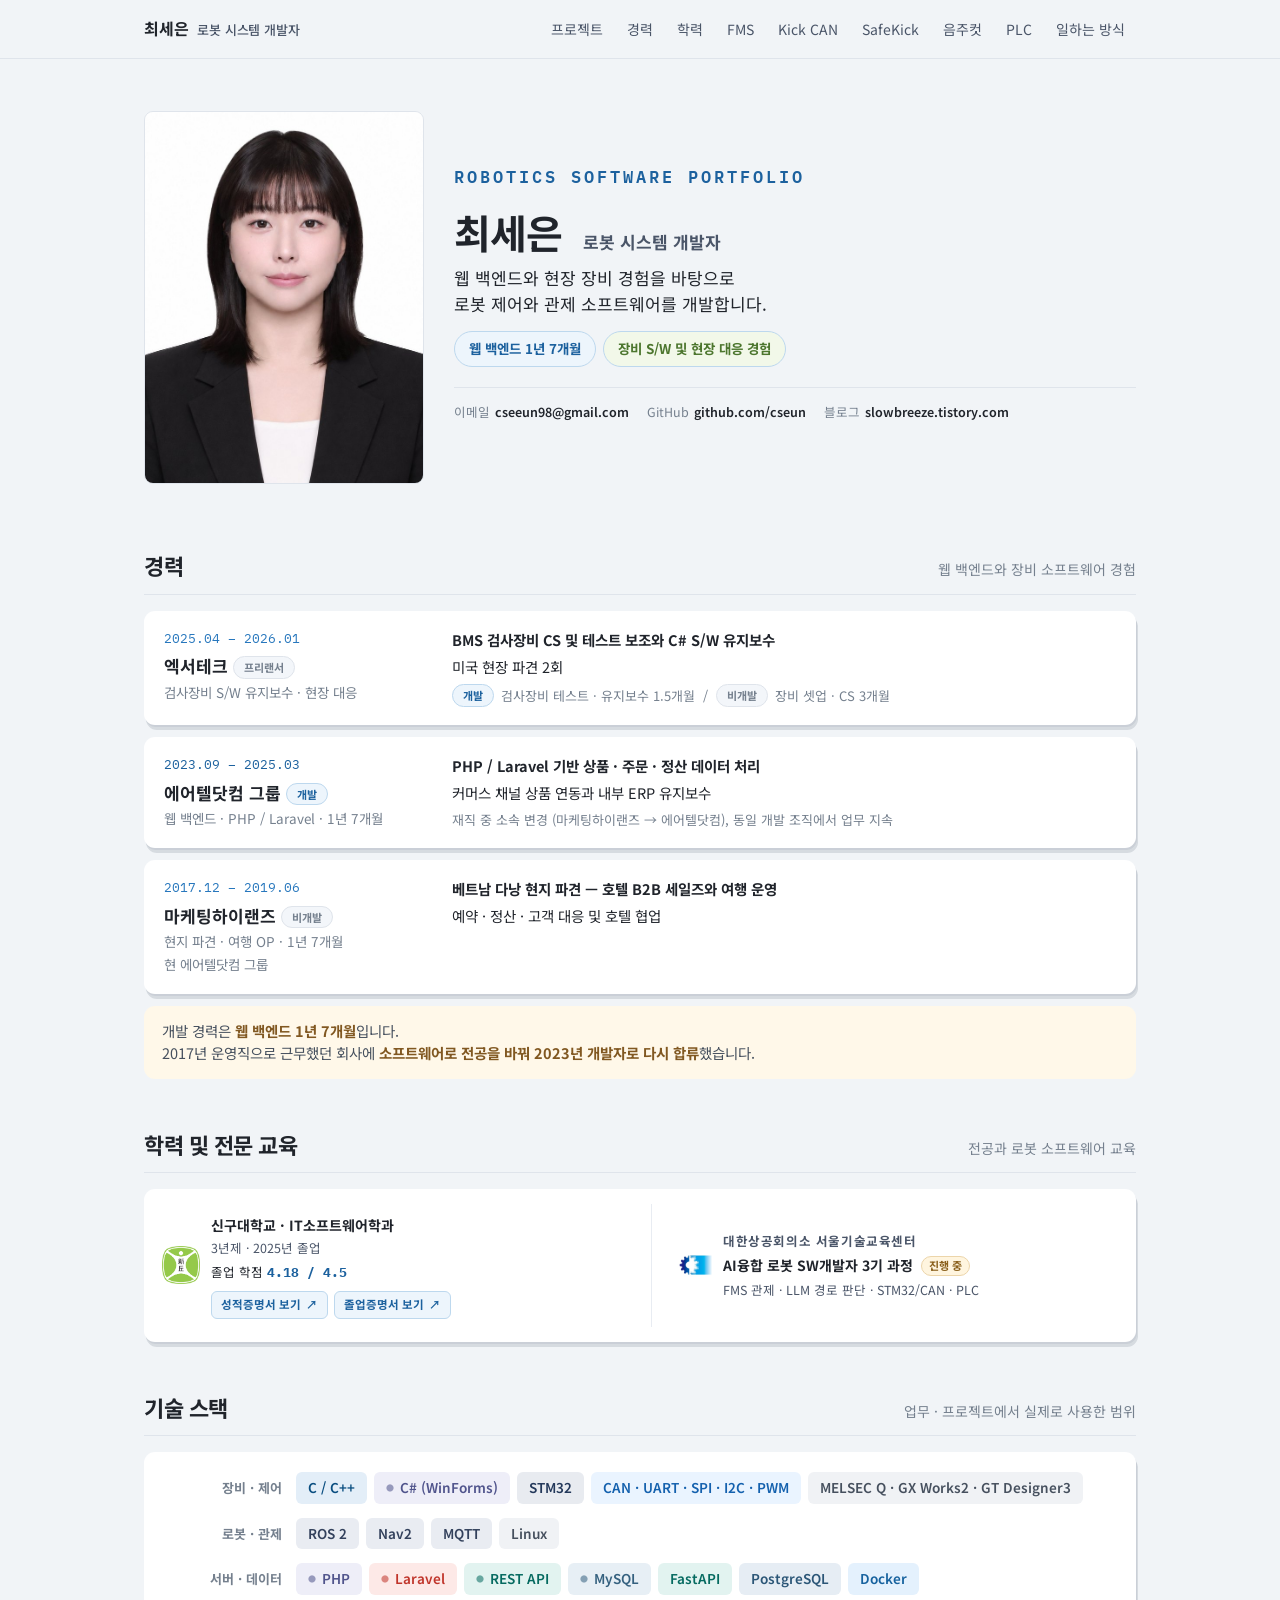
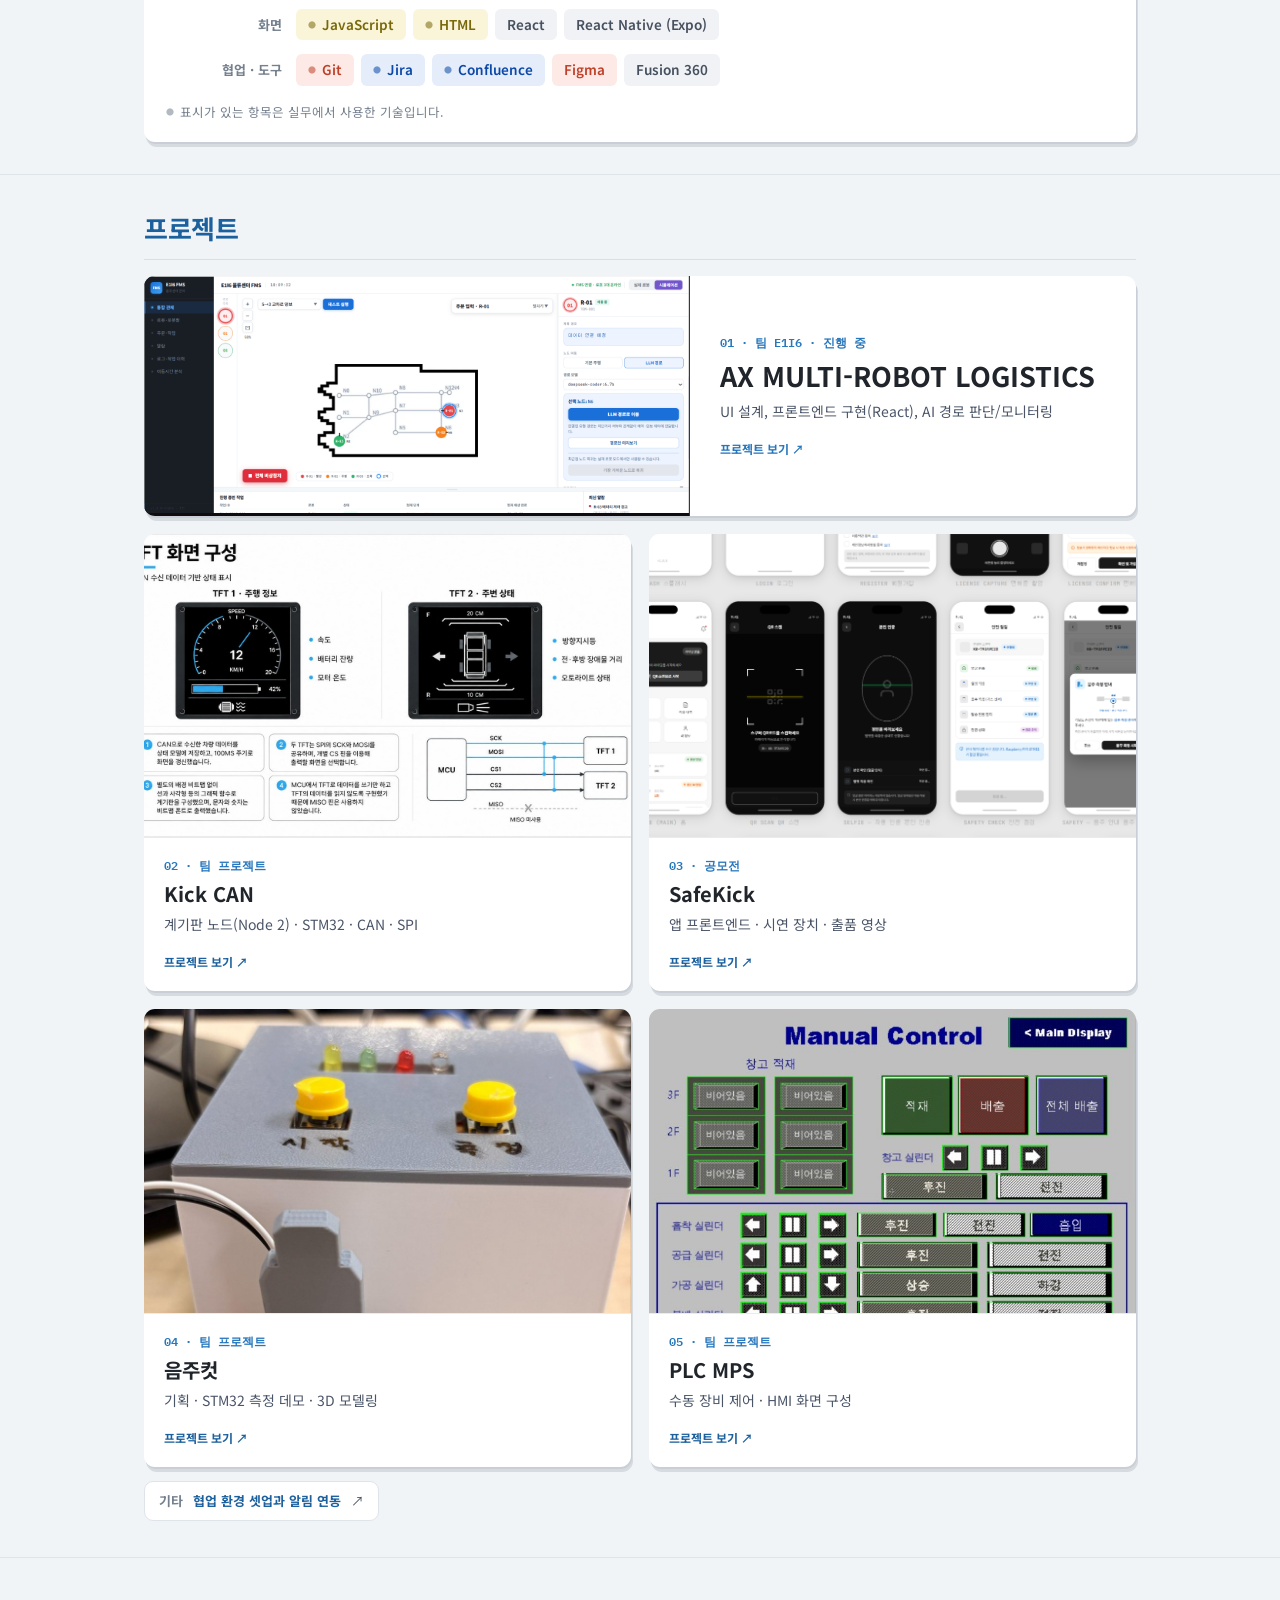
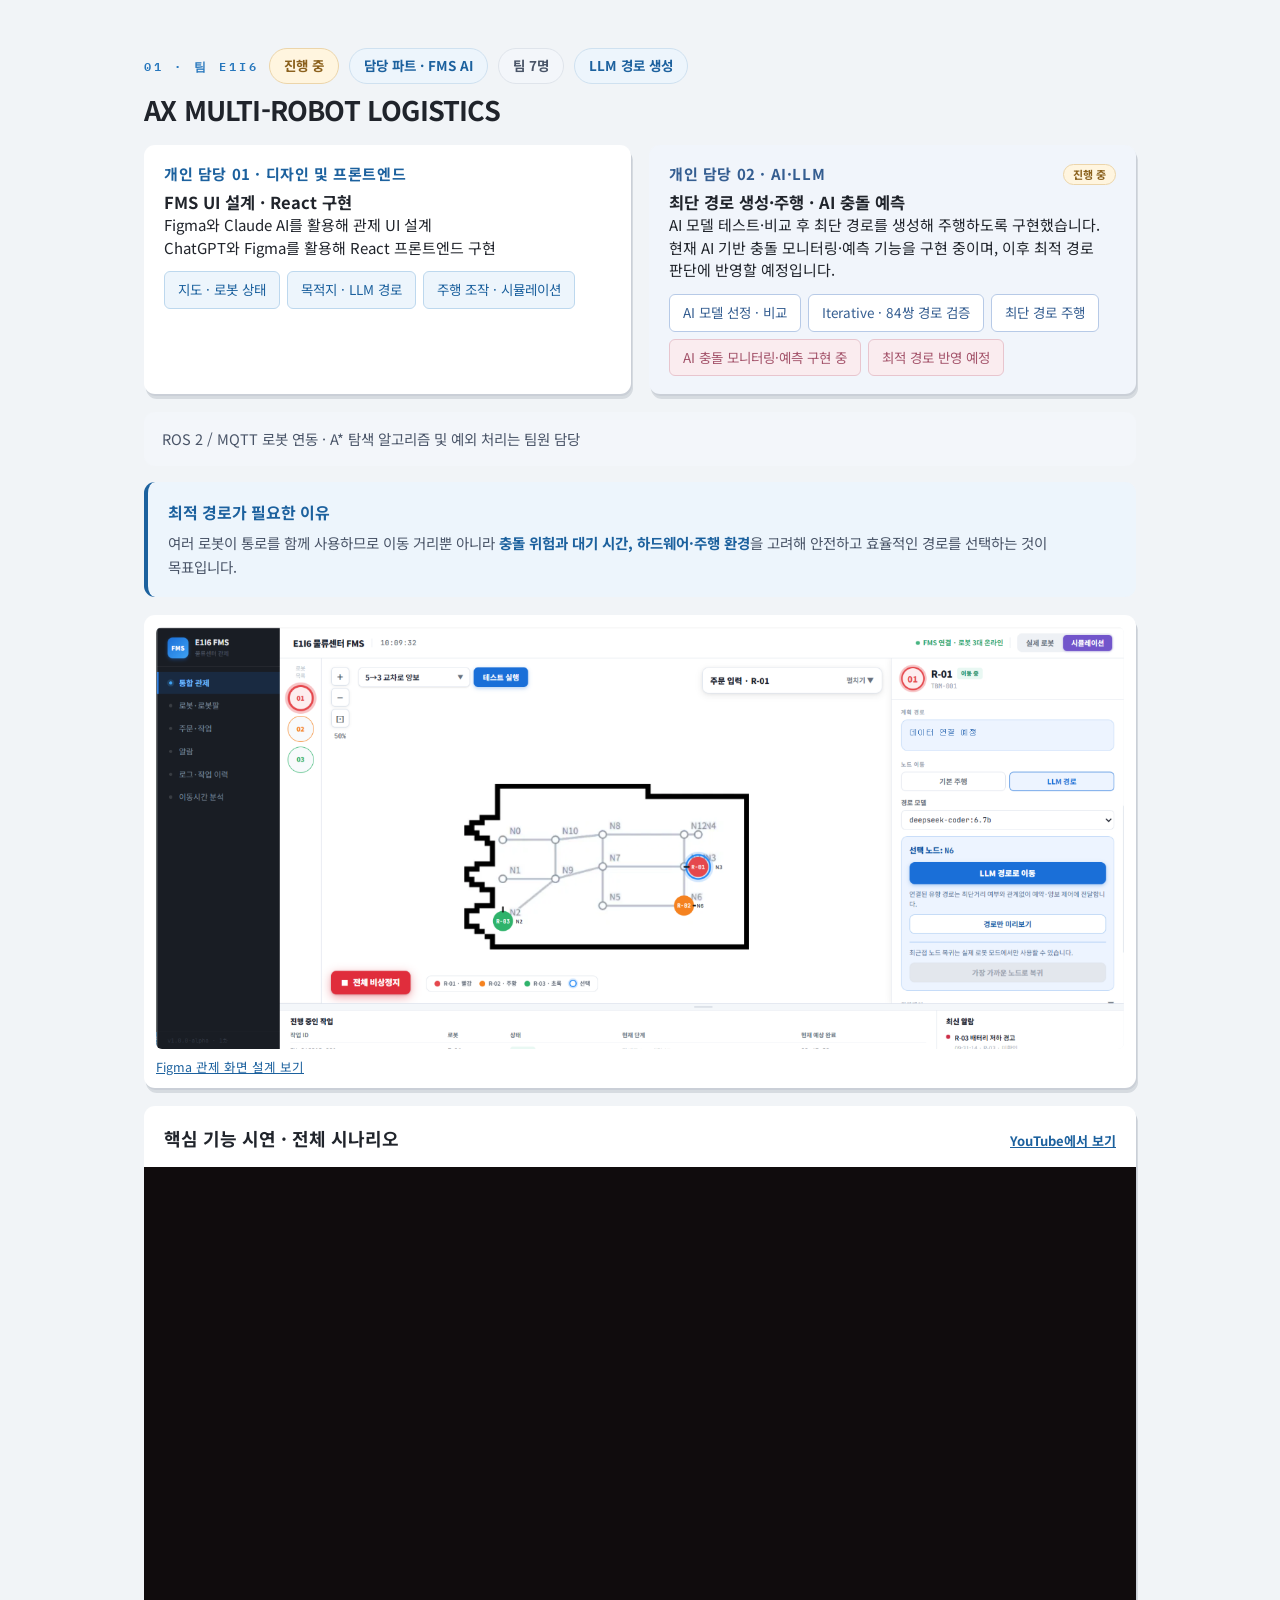
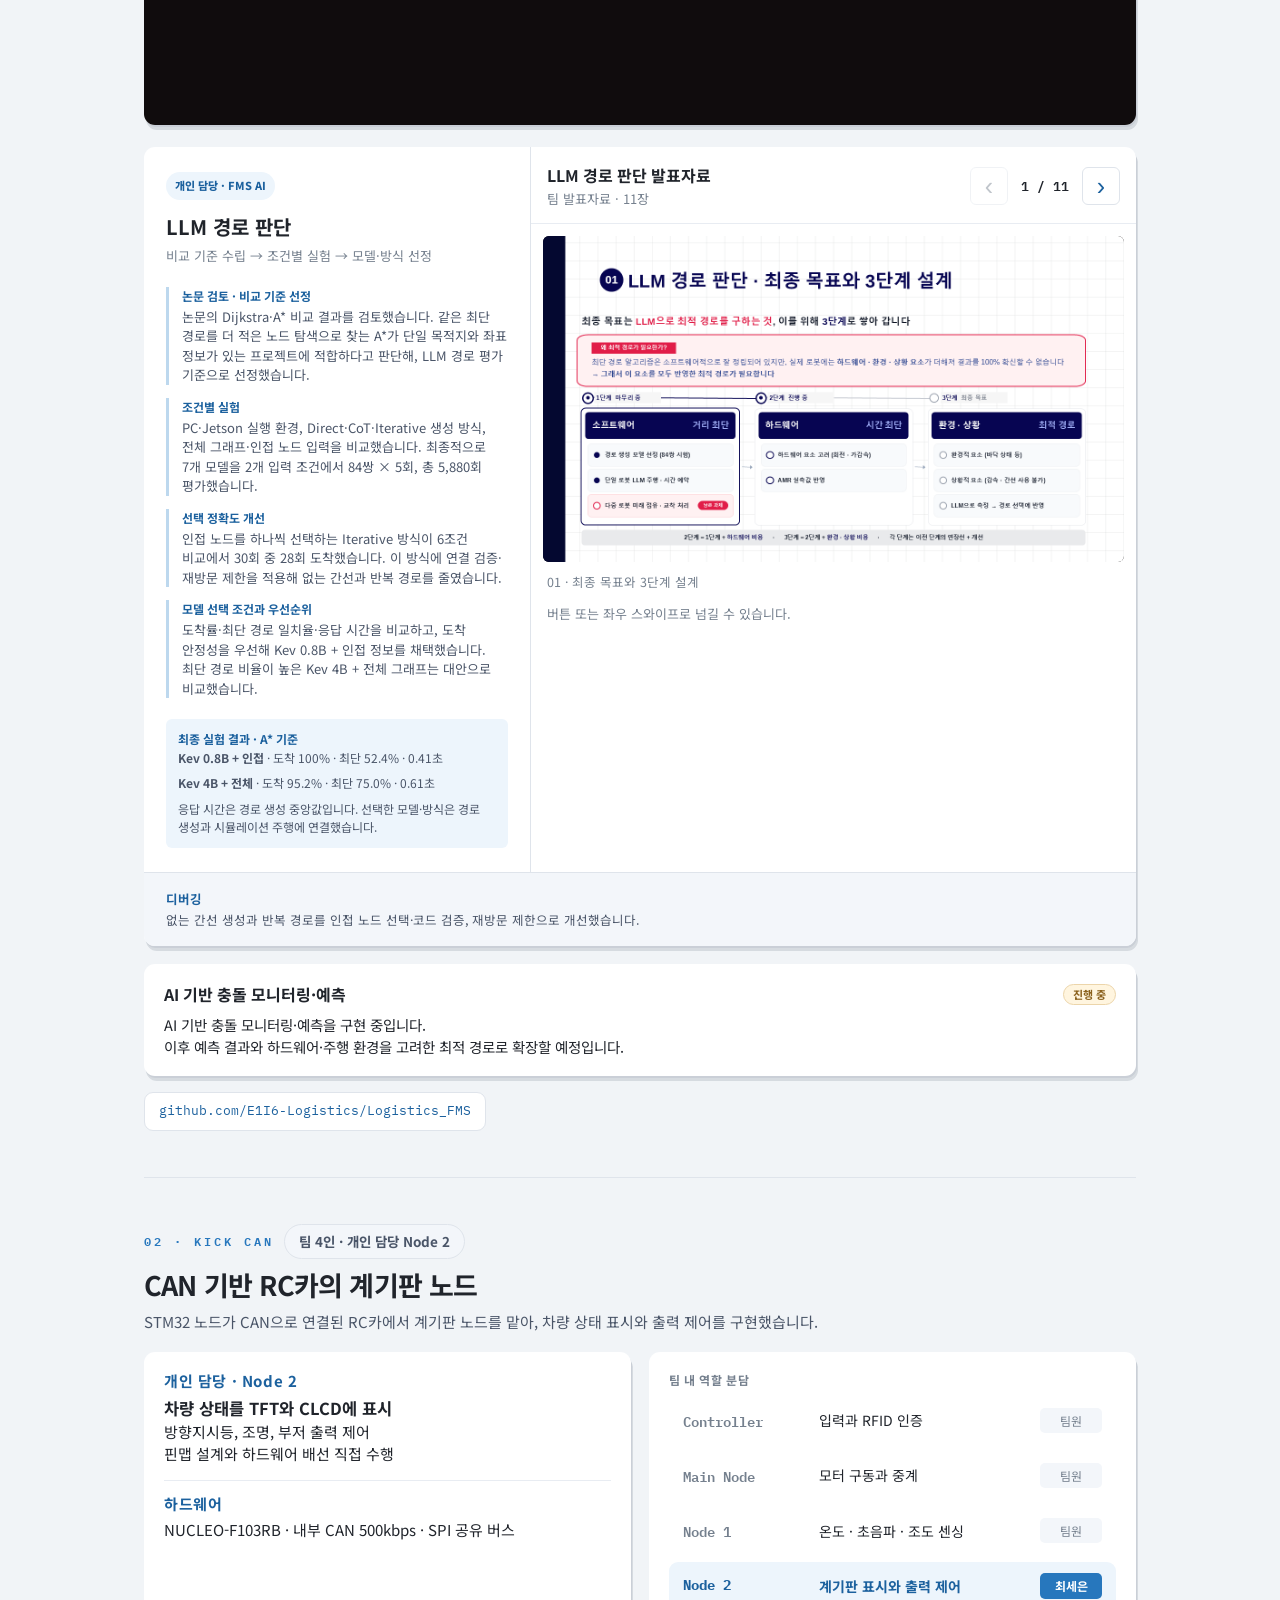
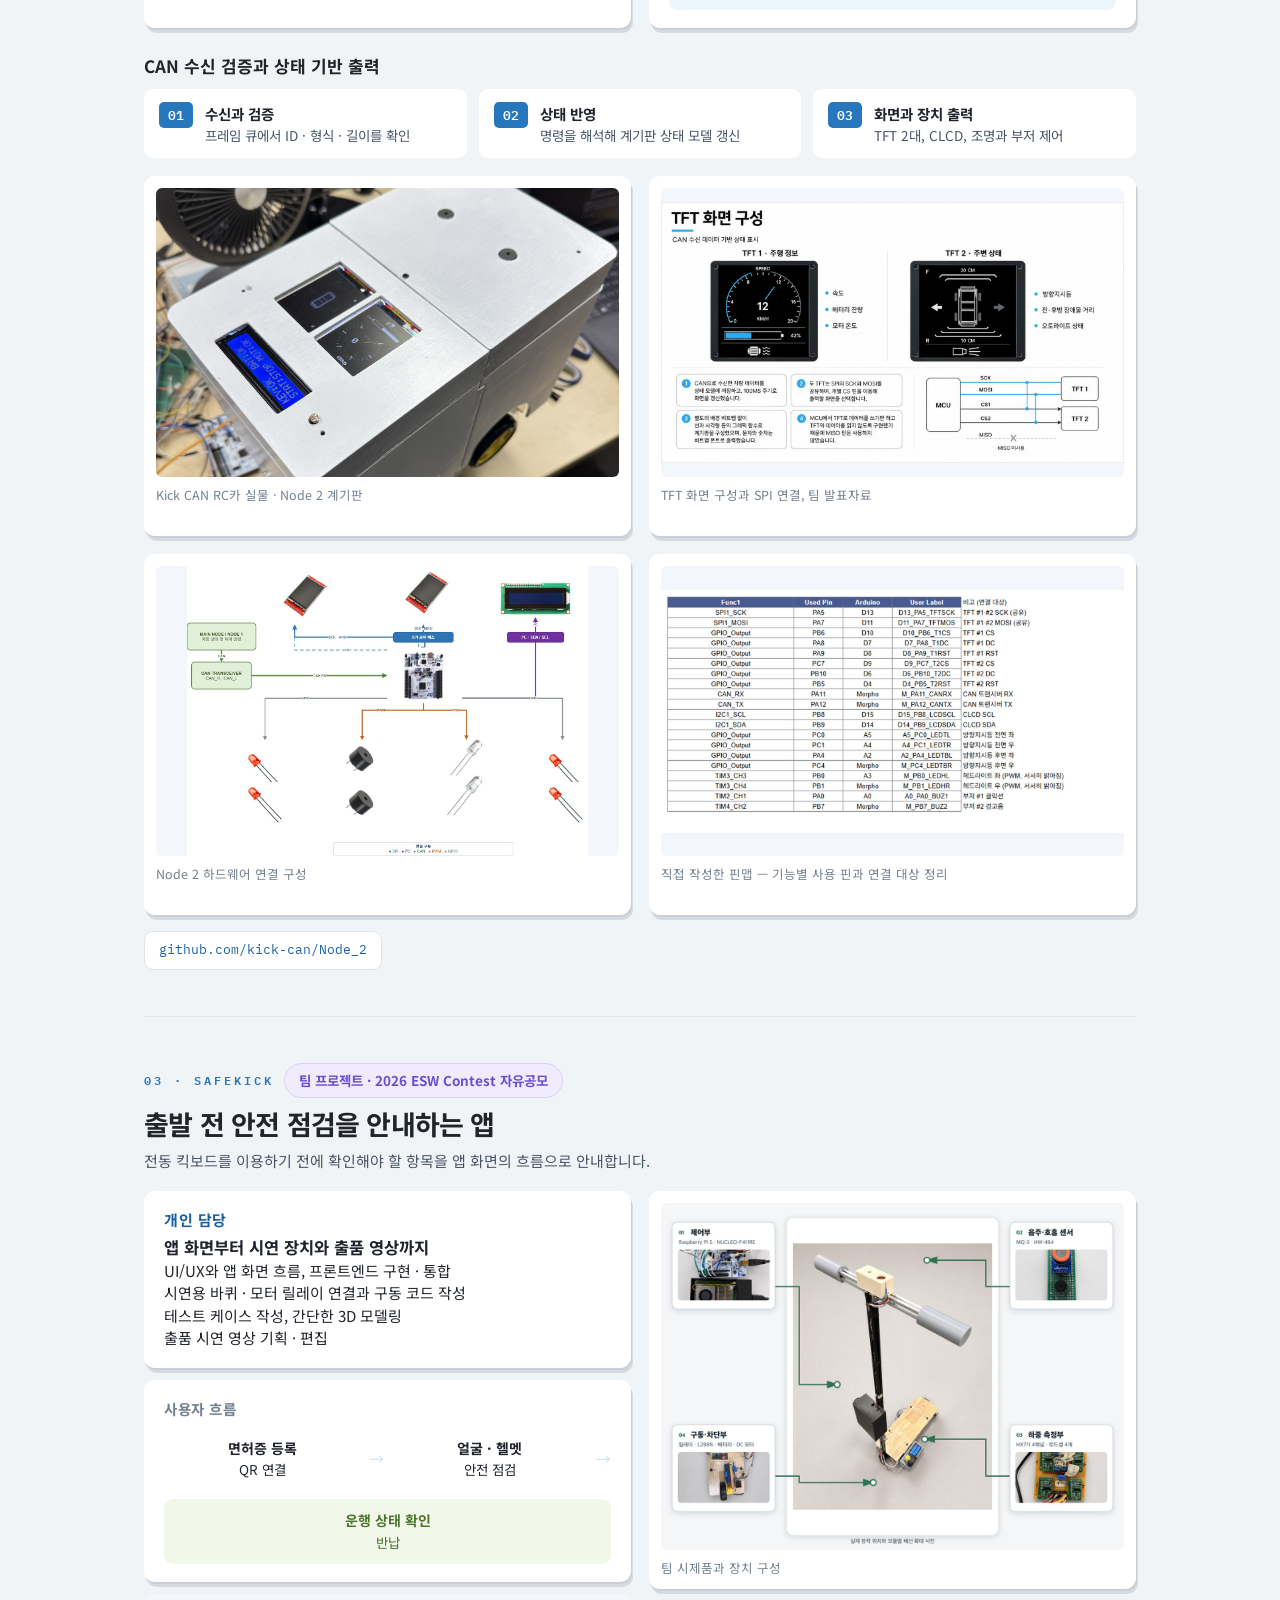
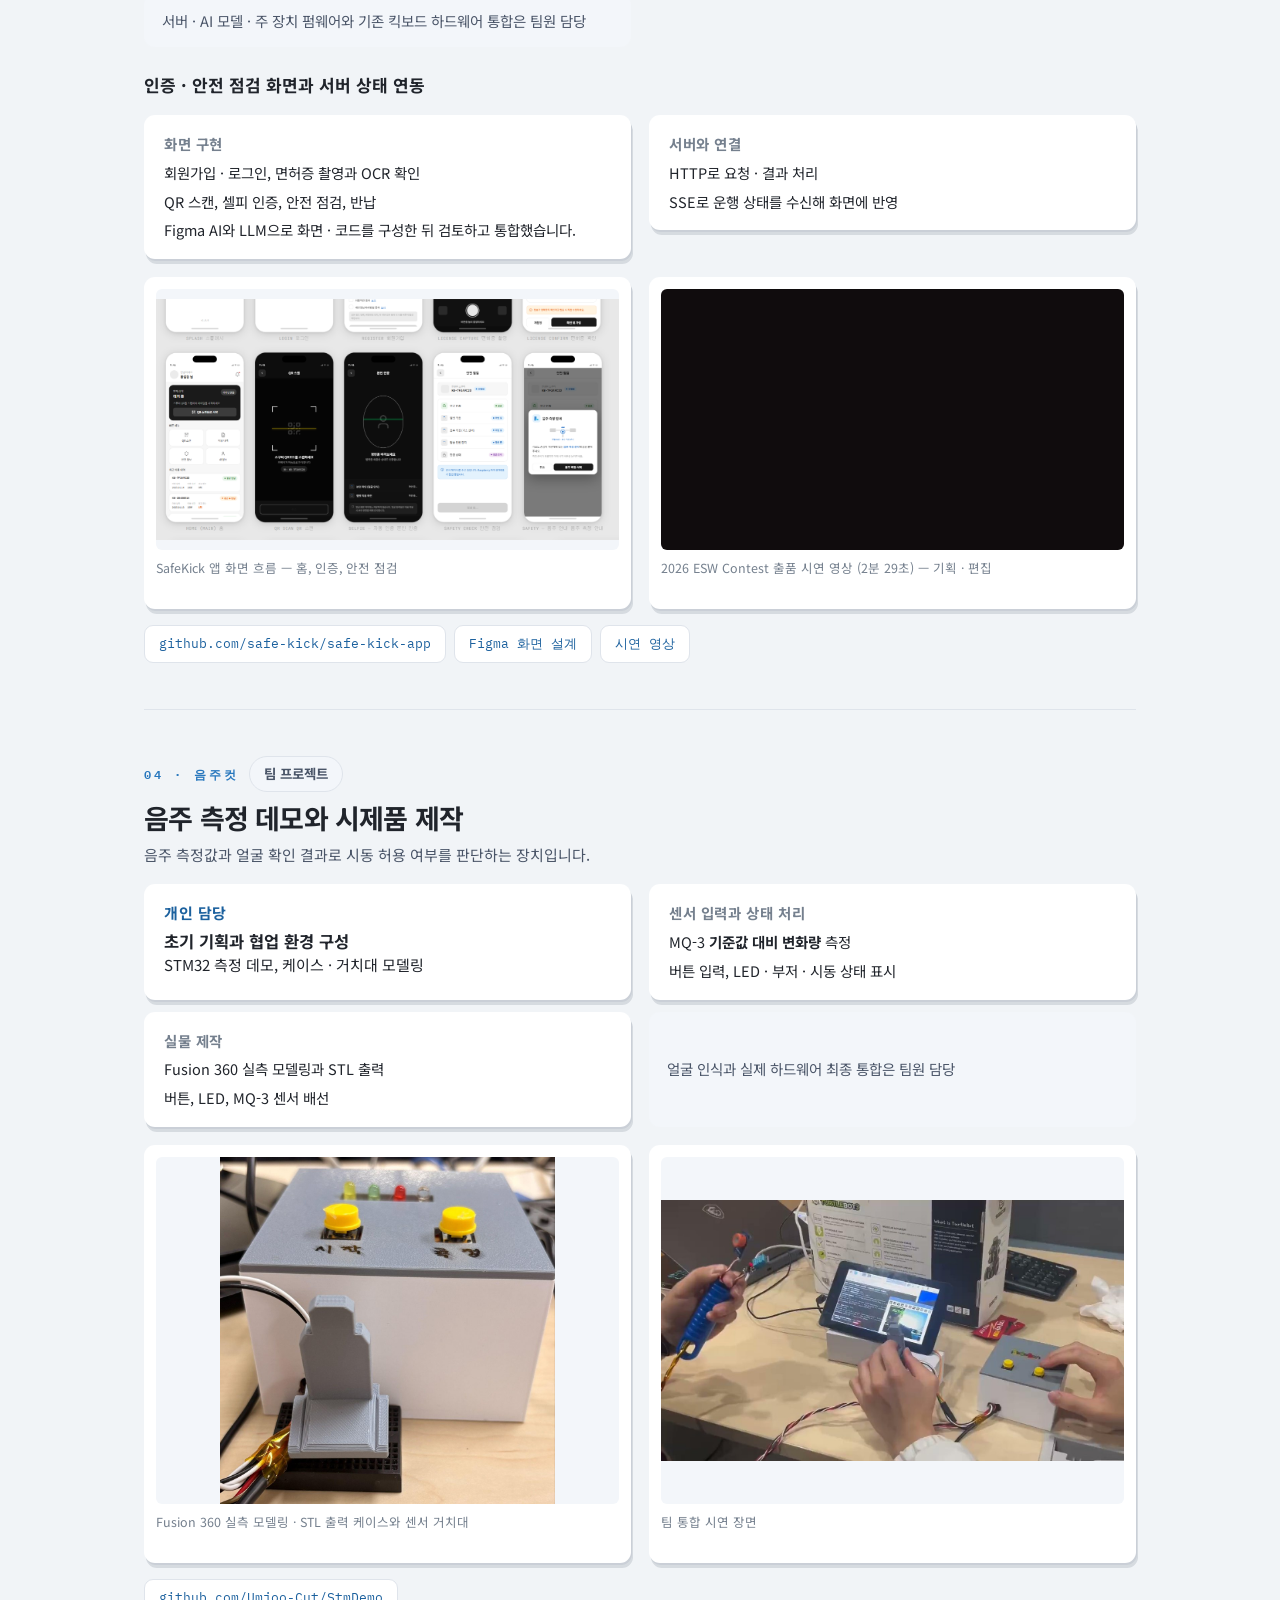
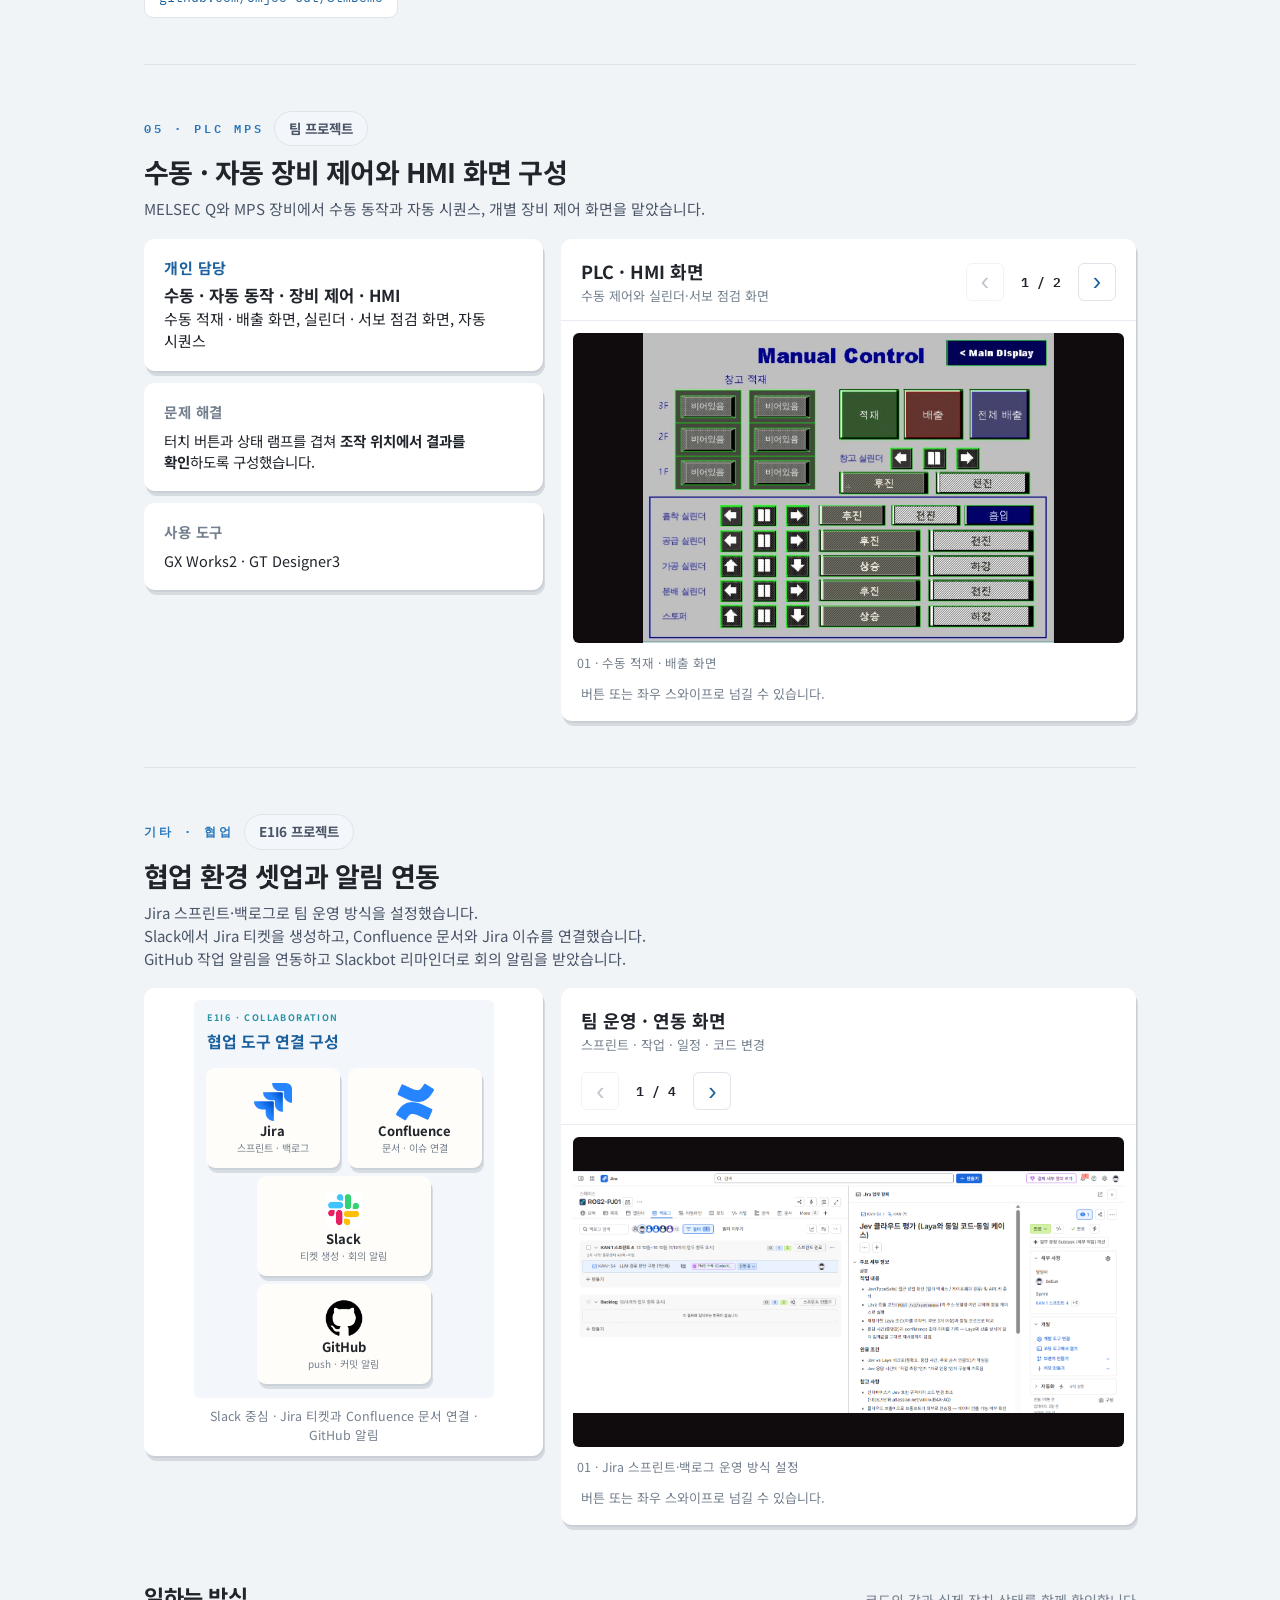
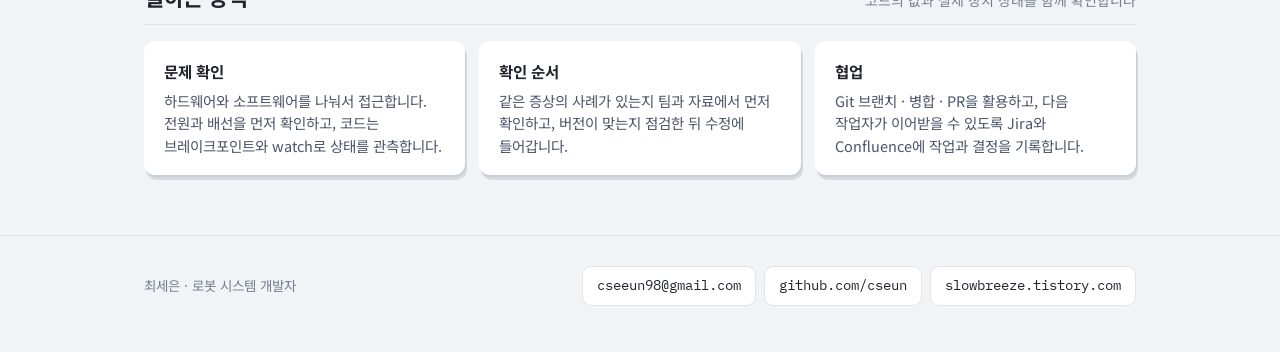
==== index.html @ 0764a890 "Clarify FMS experiments and separate ongoing AI collision prediction" ====
<!DOCTYPE html>
<html lang="ko">
<head>
<meta charset="utf-8">
<meta name="viewport" content="width=device-width, initial-scale=1">
<title>최세은 — 로봇 시스템 개발자 포트폴리오</title>
<meta name="description" content="웹 백엔드와 현장 장비 경험을 바탕으로 로봇 제어와 관제 소프트웨어를 개발합니다. 최세은 포트폴리오.">
<link rel="preconnect" href="https://fonts.googleapis.com">
<link rel="preconnect" href="https://fonts.gstatic.com" crossorigin>
<link href="https://fonts.googleapis.com/css2?family=IBM+Plex+Mono:wght@400;600&family=Noto+Sans+KR:wght@400;500;700;900&display=swap" rel="stylesheet">
<link rel="stylesheet" href="styles.css?v=20261020-4">
<link rel="stylesheet" id="portfolio-theme" href="theme-original.css?v=20261019-2">
<script src="presentation.js?v=20261015-2" defer></script>
</head>
<body>

<div class="topbar">
  <div class="wrap">
    <div class="brand">최세은 <small>로봇 시스템 개발자</small></div>
    <nav class="navlinks">
      <a href="#projects">프로젝트</a>
      <a href="#career">경력</a>
      <a href="#education">학력</a>
      <a href="#fms">FMS</a>
      <a href="#kickcan">Kick CAN</a>
      <a href="#safekick">SafeKick</a>
      <a href="#umjoo">음주컷</a>
      <a href="#plc">PLC</a>
      <a href="#method">일하는 방식</a>
    </nav>
  </div>
</div>

<header class="hero hero-plain">
  <div class="wrap">
    <div class="hero-card">
      <img class="hero-profile-photo" src="assets/profile.jpg" alt="최세은 프로필 사진" width="640" height="853">
      <div class="hero-content">
        <p class="eyebrow">ROBOTICS SOFTWARE PORTFOLIO</p>
        <h1>최세은 <span>로봇 시스템 개발자</span></h1>
        <p class="lede">웹 백엔드와 현장 장비 경험을 바탕으로<br>로봇 제어와 관제 소프트웨어를 개발합니다.</p>
        <div class="chips">
          <span class="chip blue">웹 백엔드 1년 7개월</span>
          <span class="chip green">장비 S/W 및 현장 대응 경험</span>
        </div>
        <div class="hero-links" aria-label="연락처와 프로필 링크">
          <a href="mailto:cseeun98@gmail.com"><span>이메일</span><strong>cseeun98@gmail.com</strong></a>
          <a href="https://github.com/cseun"><span>GitHub</span><strong>github.com/cseun</strong></a>
          <a href="https://slowbreeze.tistory.com"><span>블로그</span><strong>slowbreeze.tistory.com</strong></a>
        </div>
      </div>
    </div>
  </div>
</header>

<section class="block" id="career">
  <div class="wrap">
    <div class="sec-head">
      <h2>경력</h2>
      <p>웹 백엔드와 장비 소프트웨어 경험</p>
    </div>
    <div class="jobs">
      <div class="job a">
        <div>
          <p class="when">2025.04 – 2026.01</p>
          <h3>엑서테크 <span class="tag-non">프리랜서</span></h3>
          <p class="role">검사장비 S/W 유지보수 · 현장 대응</p>
        </div>
        <div class="detail">
          <p><b>BMS 검사장비 CS 및 테스트 보조와 C# S/W 유지보수</b></p>
          <p>미국 현장 파견 2회</p>
          <p class="sub"><span class="tag-dev">개발</span>검사장비 테스트 · 유지보수 1.5개월 &nbsp;/&nbsp; <span class="tag-non">비개발</span>장비 셋업 · CS 3개월</p>
        </div>
      </div>
      <div class="job b">
        <div>
          <p class="when">2023.09 – 2025.03</p>
          <h3>에어텔닷컴 그룹 <span class="tag-dev">개발</span></h3>
          <p class="role">웹 백엔드 · PHP / Laravel · 1년 7개월</p>
        </div>
        <div class="detail">
          <p><b>PHP / Laravel 기반 상품 · 주문 · 정산 데이터 처리</b></p>
          <p>커머스 채널 상품 연동과 내부 ERP 유지보수</p>
          <p class="sub">재직 중 소속 변경 (마케팅하이랜즈 → 에어텔닷컴), 동일 개발 조직에서 업무 지속</p>
        </div>
      </div>
      <div class="job c">
        <div>
          <p class="when">2017.12 – 2019.06</p>
          <h3>마케팅하이랜즈 <span class="tag-non">비개발</span></h3>
          <p class="role">현지 파견 · 여행 OP · 1년 7개월</p>
          <p class="role" style="color:var(--text-dim)">현 에어텔닷컴 그룹</p>
        </div>
        <div class="detail">
          <p><b>베트남 다낭 현지 파견 — 호텔 B2B 세일즈와 여행 운영</b></p>
          <p>예약 · 정산 · 고객 대응 및 호텔 협업</p>
        </div>
      </div>
    </div>
    <div class="note">개발 경력은 <b>웹 백엔드 1년 7개월</b>입니다.<br class="desktop-sentence-break"> 2017년 운영직으로 근무했던 회사에 <b>소프트웨어로 전공을 바꿔 2023년 개발자로 다시 합류</b>했습니다.</div>
  </div>
</section>

<section class="block" id="education">
  <div class="wrap">
    <div class="sec-head">
      <h2>학력 및 전문 교육</h2>
      <p>전공과 로봇 소프트웨어 교육</p>
    </div>
    <div class="education-grid">
      <div class="education-card">
        <div class="education-entry">
          <div class="institution">
            <img class="institution-logo" src="assets/singgu-symbol.png" alt="신구대학교 로고" width="946" height="946">
            <div>
              <h3>신구대학교 · IT소프트웨어학과</h3>
              <p>3년제 · 2025년 졸업</p>
              <p class="education-gpa">졸업 학점 <strong>4.18 / 4.5</strong></p>
              <div class="education-documents" aria-label="신구대학교 증명서">
                <a href="assets/singgu-transcript-public.pdf" target="_blank" rel="noopener noreferrer" type="application/pdf">성적증명서 보기 <span aria-hidden="true">↗</span></a>
                <a href="assets/singgu-graduation-public.pdf" target="_blank" rel="noopener noreferrer" type="application/pdf">졸업증명서 보기 <span aria-hidden="true">↗</span></a>
              </div>
            </div>
          </div>
        </div>
        <div class="education-entry">
          <div class="institution">
            <img class="institution-logo kcci-logo" src="assets/kcci-symbol.png" alt="대한상공회의소 로고" width="200" height="200">
            <div>
              <p class="label">대한상공회의소 서울기술교육센터</p>
              <h3>AI융합 로봇 SW개발자 3기 과정 <span class="education-status">진행 중</span></h3>
              <p class="education-topics">FMS 관제 · LLM 경로 판단 · STM32/CAN · PLC</p>
            </div>
          </div>
        </div>
      </div>
    </div>
  </div>
</section>

<section class="block">
  <div class="wrap">
    <div class="sec-head">
      <h2>기술 스택</h2>
      <p>업무 · 프로젝트에서 실제로 사용한 범위</p>
    </div>
    <div class="stack">
      <div class="stack-row">
        <h3>장비 · 제어</h3>
        <div class="badges">
          <span class="badge b-c">C / C++</span>
          <span class="badge b-php exp">C# (WinForms)</span>
          <span class="badge b-stm">STM32</span>
          <span class="badge b-proto">CAN · UART · SPI · I2C · PWM</span>
          <span class="badge b-tool">MELSEC Q · GX Works2 · GT Designer3</span>
        </div>
      </div>
      <div class="stack-row">
        <h3>로봇 · 관제</h3>
        <div class="badges">
          <span class="badge b-ros">ROS 2</span>
          <span class="badge b-ros">Nav2</span>
          <span class="badge b-ros">MQTT</span>
          <span class="badge b-tool">Linux</span>
        </div>
      </div>
      <div class="stack-row">
        <h3>서버 · 데이터</h3>
        <div class="badges">
          <span class="badge b-php exp">PHP</span>
          <span class="badge b-lar exp">Laravel</span>
          <span class="badge b-api exp">REST API</span>
          <span class="badge b-sql exp">MySQL</span>
          <span class="badge b-api">FastAPI</span>
          <span class="badge b-pg">PostgreSQL</span>
          <span class="badge b-docker">Docker</span>
        </div>
      </div>
      <div class="stack-row">
        <h3>화면</h3>
        <div class="badges">
          <span class="badge b-js exp">JavaScript</span>
          <span class="badge b-js exp">HTML</span>
          <span class="badge b-react">React</span>
          <span class="badge b-react">React Native (Expo)</span>
        </div>
      </div>
      <div class="stack-row">
        <h3>협업 · 도구</h3>
        <div class="badges">
          <span class="badge b-git exp">Git</span>
          <span class="badge b-jira exp">Jira</span>
          <span class="badge b-jira exp">Confluence</span>
          <span class="badge b-git">Figma</span>
          <span class="badge b-tool">Fusion 360</span>
        </div>
      </div>
      <p class="stack-note">표시가 있는 항목은 실무에서 사용한 기술입니다.</p>
    </div>
  </div>
</section>

<section class="block" id="projects">
  <div class="wrap">
    <div class="sec-head">
      <h2>프로젝트</h2>
    </div>
    <div class="projgrid">
      <a class="projcard featured" href="#fms">
        <img src="assets/fms-dashboard.png" alt="E1I6 FMS 시뮬레이션 관제 화면" loading="lazy" width="1482" height="646">
        <div class="body">
          <p class="no">01 · 팀 E1I6 · 진행 중</p>
          <h3>AX MULTI-ROBOT LOGISTICS</h3>
          <p>UI 설계, 프론트엔드 구현(React), AI 경로 판단/모니터링</p>
        </div>
      </a>
      <a class="projcard" href="#kickcan">
        <img src="assets/kickcan-tft.jpg" alt="Kick CAN TFT 계기판 화면" loading="lazy" width="1400" height="788">
        <div class="body">
          <p class="no">02 · 팀 프로젝트</p>
          <h3>Kick CAN</h3>
          <p>계기판 노드(Node 2) · STM32 · CAN · SPI</p>
        </div>
      </a>
      <a class="projcard" href="#safekick">
        <img src="assets/safekick-app-flow.png" alt="SafeKick 앱 화면 흐름" loading="lazy" width="1198" height="623">
        <div class="body">
          <p class="no">03 · 공모전</p>
          <h3>SafeKick</h3>
          <p>앱 프론트엔드 · 시연 장치 · 출품 영상</p>
        </div>
      </a>
      <a class="projcard" href="#umjoo">
        <img src="assets/umjoo-case.jpg" alt="음주컷 시제품 외관" loading="lazy" width="1000" height="1034">
        <div class="body">
          <p class="no">04 · 팀 프로젝트</p>
          <h3>음주컷</h3>
          <p>기획 · STM32 측정 데모 · 3D 모델링</p>
        </div>
      </a>
      <a class="projcard" href="#plc">
        <img src="assets/plc-manual.jpg" alt="PLC Manual Control HMI 화면" loading="lazy" width="718" height="541">
        <div class="body">
          <p class="no">05 · 팀 프로젝트</p>
          <h3>PLC MPS</h3>
          <p>수동 장비 제어 · HMI 화면 구성</p>
        </div>
      </a>
    </div>
    <a class="other-project-link" href="#collaboration"><span>기타</span><strong>협업 환경 셋업과 알림 연동</strong><span aria-hidden="true">↗</span></a>
  </div>
</section>

<section class="block">
  <div class="wrap">

    <article class="proj" id="fms">
      <div class="proj-eyebrow">
        <span class="num">01 · 팀 E1I6</span>
        <span class="chip amber">진행 중</span>
        <span class="chip blue">담당 파트 · FMS AI</span>
        <span class="chip gray">팀 7명</span>
        <span class="chip blue">LLM 경로 생성</span>
      </div>
      <h2>AX MULTI-ROBOT LOGISTICS</h2>

      <div class="fms-role-grid">
        <div class="mine">
          <p class="label">개인 담당 01 · 디자인 및 프론트엔드</p>
          <p class="big">FMS UI 설계 · React 구현</p>
          <p>Figma와 Claude AI를 활용해 관제 UI 설계</p>
          <p>ChatGPT와 Figma를 활용해 React 프론트엔드 구현</p>
          <div class="pills">
            <span class="pill">지도 · 로봇 상태</span>
            <span class="pill">목적지 · LLM 경로</span>
            <span class="pill">주행 조작 · 시뮬레이션</span>
          </div>
        </div>
        <div class="mine ai">
          <div class="mine-heading">
            <p class="label">개인 담당 02 · AI·LLM</p>
            <span class="chip amber">진행 중</span>
          </div>
          <p class="big">최단 경로 생성·주행 · AI 충돌 예측</p>
          <p>AI 모델 테스트·비교 후 최단 경로를 생성해 주행하도록 구현했습니다.<br class="desktop-sentence-break"> 현재 AI 기반 충돌 모니터링·예측 기능을 구현 중이며, 이후 최적 경로 판단에 반영할 예정입니다.</p>
          <div class="pills">
            <span class="pill">AI 모델 선정 · 비교</span>
            <span class="pill">Iterative · 84쌍 경로 검증</span>
            <span class="pill">최단 경로 주행</span>
            <span class="pill planned">AI 충돌 모니터링·예측 구현 중</span>
            <span class="pill planned">최적 경로 반영 예정</span>
          </div>
        </div>
        <div class="theirs">ROS 2 / MQTT 로봇 연동 · A* 탐색 알고리즘 및 예외 처리는 팀원 담당</div>
      </div>
      <aside class="fms-purpose" aria-label="최적 경로가 필요한 이유">
        <strong>최적 경로가 필요한 이유</strong>
        <p>여러 로봇이 통로를 함께 사용하므로 이동 거리뿐 아니라 <b>충돌 위험과 대기 시간, 하드웨어·주행 환경</b>을 고려해 안전하고 효율적인 경로를 선택하는 것이 목표입니다.</p>
      </aside>

      <div class="fms-media-grid">
        <figure>
          <a href="https://www.figma.com/make/z7YojOyW17K9Ld52J3RrW2/E1I6---AX-Multi-Robot-Logistics-FMS-Dashboard-Wireframe" target="_blank" rel="noopener noreferrer"><img src="assets/fms-dashboard.png" alt="E1I6 FMS 시뮬레이션 — 로봇 위치, 노드 이동, LLM 경로 선택 화면" loading="lazy" width="1482" height="646"></a>
          <figcaption><a href="https://www.figma.com/make/z7YojOyW17K9Ld52J3RrW2/E1I6---AX-Multi-Robot-Logistics-FMS-Dashboard-Wireframe" target="_blank" rel="noopener noreferrer">Figma 관제 화면 설계 보기</a></figcaption>
        </figure>
        <section class="demo-video-card" aria-labelledby="fms-demo-title">
          <div class="demo-video-heading">
            <h3 id="fms-demo-title">핵심 기능 시연 · 전체 시나리오</h3>
            <a href="https://youtu.be/HqL8_q4xefw" target="_blank" rel="noopener noreferrer">YouTube에서 보기</a>
          </div>
          <div class="demo-video-frame">
            <iframe src="https://www.youtube-nocookie.com/embed/HqL8_q4xefw" title="E1I6 FMS 핵심 기능 시연 · 전체 시나리오" loading="lazy" allow="accelerometer; clipboard-write; encrypted-media; gyroscope; picture-in-picture; web-share" allowfullscreen></iframe>
          </div>
        </section>
      </div>

      <div class="presentation-card fms-presentation-card" data-presentation-carousel>
        <div class="fms-presentation-layout">
          <div class="fms-presentation-summary">
            <span class="fms-presentation-label">개인 담당 · FMS AI</span>
            <h3>LLM 경로 판단</h3>
            <p class="fms-presentation-lead">비교 기준 수립 → 조건별 실험 → 모델·방식 선정</p>
            <ul class="fms-presentation-points">
              <li><strong>논문 검토 · 비교 기준 선정</strong>논문의 Dijkstra·A* 비교 결과를 검토했습니다. 같은 최단 경로를 더 적은 노드 탐색으로 찾는 A*가 단일 목적지와 좌표 정보가 있는 프로젝트에 적합하다고 판단해, LLM 경로 평가 기준으로 선정했습니다.</li>
              <li><strong>조건별 실험</strong>PC·Jetson 실행 환경, Direct·CoT·Iterative 생성 방식, 전체 그래프·인접 노드 입력을 비교했습니다. 최종적으로 7개 모델을 2개 입력 조건에서 84쌍 × 5회, 총 5,880회 평가했습니다.</li>
              <li><strong>선택 정확도 개선</strong>인접 노드를 하나씩 선택하는 Iterative 방식이 6조건 비교에서 30회 중 28회 도착했습니다. 이 방식에 연결 검증·재방문 제한을 적용해 없는 간선과 반복 경로를 줄였습니다.</li>
              <li><strong>모델 선택 조건과 우선순위</strong>도착률·최단 경로 일치율·응답 시간을 비교하고, 도착 안정성을 우선해 Kev 0.8B + 인접 정보를 채택했습니다. 최단 경로 비율이 높은 Kev 4B + 전체 그래프는 대안으로 비교했습니다.</li>
            </ul>
            <div class="fms-presentation-scope">
              <strong>최종 실험 결과 · A* 기준</strong>
              <p><b>Kev 0.8B + 인접</b> · 도착 100% · 최단 52.4% · 0.41초</p>
              <p><b>Kev 4B + 전체</b> · 도착 95.2% · 최단 75.0% · 0.61초</p>
              <p>응답 시간은 경로 생성 중앙값입니다. 선택한 모델·방식은 경로 생성과 시뮬레이션 주행에 연결했습니다.</p>
            </div>
          </div>
          <div class="fms-presentation-media">
            <div class="presentation-header">
              <div>
                <h3>LLM 경로 판단 발표자료</h3>
                <p>팀 발표자료 · 11장</p>
              </div>
              <div class="presentation-controls">
                <button type="button" data-presentation-prev aria-label="이전 슬라이드" aria-controls="fms-slides" disabled>‹</button>
                <span data-presentation-count aria-live="polite">1 / 11</span>
                <button type="button" data-presentation-next aria-label="다음 슬라이드" aria-controls="fms-slides">›</button>
              </div>
            </div>
            <div class="presentation-viewport" id="fms-slides" aria-label="LLM 경로 판단 발표자료 11장" tabindex="0">
              <div class="presentation-track">
            <figure class="presentation-slide"><img src="assets/fms-presentation-01.png" alt="1장. LLM 경로 판단 최종 목표와 3단계 설계" width="1280" height="720"><figcaption>01 · 최종 목표와 3단계 설계</figcaption></figure>
            <figure class="presentation-slide"><img src="assets/fms-presentation-02.png" alt="2장. LLM 경로 판단 1단계 진행 과정" loading="lazy" width="1280" height="720"><figcaption>02 · 1단계 진행 과정</figcaption></figure>
            <figure class="presentation-slide"><img src="assets/fms-presentation-03.png" alt="3장. V1과 V2 경로 판단 기법 비교" loading="lazy" width="1280" height="720"><figcaption>03 · V1·V2 기법 비교</figcaption></figure>
            <figure class="presentation-slide"><img src="assets/fms-presentation-04.png" alt="4장. V2 최종 84쌍 시험 순위와 결론" loading="lazy" width="1280" height="720"><figcaption>04 · 84쌍 시험 결과</figcaption></figure>
            <figure class="presentation-slide"><img src="assets/fms-presentation-05.png" alt="5장. LLM 경로 판단 디버깅 과정" loading="lazy" width="1280" height="720"><figcaption>05 · 디버깅 과정</figcaption></figure>
            <figure class="presentation-slide"><img src="assets/fms-presentation-06.png" alt="6장. A* 알고리즘 채택 사유" loading="lazy" width="1280" height="720"><figcaption>06 · A* 알고리즘 채택 사유</figcaption></figure>
            <figure class="presentation-slide">
              <video controls preload="metadata" poster="assets/fms-presentation-09.png" aria-label="9장. LLM 경로 생성 및 시뮬레이션 주행 시연 영상">
                <source src="assets/fms-llm-route-demo.mp4" type="video/mp4">
                브라우저에서 이 영상을 재생할 수 없습니다.
              </video>
              <figcaption>09 · LLM 경로 생성 및 시뮬레이션 주행 시연 · <a href="assets/fms-llm-route-demo.mp4" target="_blank" rel="noopener noreferrer">영상 파일 열기</a></figcaption>
            </figure>
            <figure class="presentation-slide"><img src="assets/fms-presentation-10.png" alt="10장. 시험에 사용한 지도와 그래프 입력" loading="lazy" width="1280" height="720"><figcaption>10 · 지도와 그래프 입력</figcaption></figure>
            <figure class="presentation-slide"><img src="assets/fms-presentation-11.png" alt="11장. V1 입력 데이터와 프롬프트" loading="lazy" width="1280" height="720"><figcaption>11 · V1 입력과 프롬프트</figcaption></figure>
            <figure class="presentation-slide"><img src="assets/fms-presentation-12.png" alt="12장. V2 여섯 조건의 입력과 프롬프트" loading="lazy" width="1280" height="720"><figcaption>12 · V2 입력과 프롬프트</figcaption></figure>
            <figure class="presentation-slide"><img src="assets/fms-presentation-13.png" alt="13장. V2 최종 다음 노드 선택 입력" loading="lazy" width="1280" height="720"><figcaption>13 · 다음 노드 선택 입력</figcaption></figure>
              </div>
            </div>
            <p class="presentation-hint">버튼 또는 좌우 스와이프로 넘길 수 있습니다.</p>
          </div>
        </div>
        <div class="fms-presentation-detail">
          <p><strong>디버깅</strong> 없는 간선 생성과 반복 경로를 인접 노드 선택·코드 검증, 재방문 제한으로 개선했습니다.</p>
        </div>
      </div>
      <section class="card kv fms-ongoing" aria-labelledby="fms-ongoing-title">
        <div class="mine-heading">
          <h3 id="fms-ongoing-title">AI 기반 충돌 모니터링·예측</h3>
          <span class="chip amber">진행 중</span>
        </div>
        <p>AI 기반 충돌 모니터링·예측을 구현 중입니다.<br class="desktop-sentence-break"> 이후 예측 결과와 하드웨어·주행 환경을 고려한 최적 경로로 확장할 예정입니다.</p>
      </section>
      <a class="repo" href="https://github.com/E1I6-Logistics/Logistics_FMS">github.com/E1I6-Logistics/Logistics_FMS</a>
    </article>

    <article class="proj" id="kickcan">
      <div class="proj-eyebrow">
        <span class="num">02 · KICK CAN</span>
        <span class="chip gray">팀 4인 · 개인 담당 Node 2</span>
      </div>
      <h2>CAN 기반 RC카의 계기판 노드</h2>
      <p class="sub">STM32 노드가 CAN으로 연결된 RC카에서 계기판 노드를 맡아, 차량 상태 표시와 출력 제어를 구현했습니다.</p>

      <div class="kickcan-card-grid">
        <div class="mine">
          <p class="label">개인 담당 · Node 2</p>
          <p class="big">차량 상태를 TFT와 CLCD에 표시</p>
          <p>방향지시등, 조명, 부저 출력 제어</p>
          <p>핀맵 설계와 하드웨어 배선 직접 수행</p>
          <div class="kickcan-hardware">
            <p class="label">하드웨어</p>
            <p>NUCLEO-F103RB · 내부 CAN 500kbps · SPI 공유 버스</p>
          </div>
        </div>
        <div class="card kickcan-team-card">
          <p class="label">팀 내 역할 분담</p>
          <div class="nodetable">
            <div class="noderow"><span class="name">Controller</span><span class="desc">입력과 RFID 인증</span><span class="who">팀원</span></div>
            <div class="noderow"><span class="name">Main Node</span><span class="desc">모터 구동과 중계</span><span class="who">팀원</span></div>
            <div class="noderow"><span class="name">Node 1</span><span class="desc">온도 · 초음파 · 조도 센싱</span><span class="who">팀원</span></div>
            <div class="noderow hl"><span class="name">Node 2</span><span class="desc">계기판 표시와 출력 제어</span><span class="who">최세은</span></div>
          </div>
        </div>
      </div>

      <h3 class="proj-detail-heading standalone">CAN 수신 검증과 상태 기반 출력</h3>
      <div class="kickcan-step-grid">
        <div class="step"><span class="n">01</span><div><h4>수신과 검증</h4><p>프레임 큐에서 ID · 형식 · 길이를 확인</p></div></div>
        <div class="step"><span class="n">02</span><div><h4>상태 반영</h4><p>명령을 해석해 계기판 상태 모델 갱신</p></div></div>
        <div class="step"><span class="n">03</span><div><h4>화면과 장치 출력</h4><p>TFT 2대, CLCD, 조명과 부저 제어</p></div></div>
      </div>
      <div class="kickcan-media-grid">
        <figure>
          <a href="assets/kickcan-real-full.jpg" target="_blank" rel="noopener noreferrer"><img class="kickcan-real-photo" src="assets/kickcan-real-card.jpg" alt="Kick CAN RC카 실물 — 차체 상단의 TFT 2대와 CLCD 계기판" loading="lazy" decoding="async" width="1400" height="875"></a>
          <figcaption>Kick CAN RC카 실물 · Node 2 계기판</figcaption>
        </figure>
        <figure>
          <img src="assets/kickcan-tft.jpg" alt="Kick CAN Node 2 — TFT 1 주행 정보, TFT 2 주변 상태 화면 구성" loading="lazy" width="1400" height="788">
          <figcaption>TFT 화면 구성과 SPI 연결, 팀 발표자료</figcaption>
        </figure>
        <figure>
          <img src="assets/kickcan-wiring.jpg" alt="Node 2 하드웨어 연결 — CAN 트랜시버, SPI 공유 버스, TFT 2대, CLCD, LED, 부저" loading="lazy" width="1341" height="966">
          <figcaption>Node 2 하드웨어 연결 구성</figcaption>
        </figure>
        <figure>
          <img src="assets/kickcan-pinmap.jpg" alt="Node 2 핀맵 — SPI · CAN · I2C · GPIO · 타이머 채널별 사용 핀과 연결 대상" loading="lazy" width="1524" height="800">
          <figcaption>직접 작성한 핀맵 — 기능별 사용 핀과 연결 대상 정리</figcaption>
        </figure>
      </div>
      <a class="repo" href="https://github.com/kick-can/Node_2">github.com/kick-can/Node_2</a>
    </article>

    <article class="proj" id="safekick">
      <div class="proj-eyebrow">
        <span class="num">03 · SAFEKICK</span>
        <span class="chip purple">팀 프로젝트 · 2026 ESW Contest 자유공모</span>
      </div>
      <h2>출발 전 안전 점검을 안내하는 앱</h2>
      <p class="sub">전동 킥보드를 이용하기 전에 확인해야 할 항목을 앱 화면의 흐름으로 안내합니다.</p>

      <div class="proj-body">
        <div class="col">
          <div class="mine">
            <p class="label">개인 담당</p>
            <p class="big">앱 화면부터 시연 장치와 출품 영상까지</p>
            <p>UI/UX와 앱 화면 흐름, 프론트엔드 구현 · 통합</p>
            <p>시연용 바퀴 · 모터 릴레이 연결과 구동 코드 작성</p>
            <p>테스트 케이스 작성, 간단한 3D 모델링</p>
            <p>출품 시연 영상 기획 · 편집</p>
          </div>
          <div class="card kv">
            <p class="label">사용자 흐름</p>
            <div class="flow">
              <div class="node"><b>면허증 등록</b>QR 연결</div>
              <span class="arrow">→</span>
              <div class="node"><b>얼굴 · 헬멧</b>안전 점검</div>
              <span class="arrow">→</span>
              <div class="node ok"><b>운행 상태 확인</b>반납</div>
            </div>
          </div>
          <div class="theirs">서버 · AI 모델 · 주 장치 펌웨어와 기존 킥보드 하드웨어 통합은 팀원 담당</div>
        </div>
        <div class="col">
          <figure>
            <img src="assets/safekick-modules.jpg" alt="SafeKick 실물 — 제어부, 음주 · 호흡 센서, 하중 측정부, 구동 · 차단부 모듈 배치" loading="lazy" width="1152" height="864">
            <figcaption>팀 시제품과 장치 구성</figcaption>
          </figure>
        </div>
      </div>

      <h3 class="proj-detail-heading standalone">인증 · 안전 점검 화면과 서버 상태 연동</h3>
      <div class="proj-body">
        <div class="col">
          <div class="card kv">
            <p class="label">화면 구현</p>
            <p>회원가입 · 로그인, 면허증 촬영과 OCR 확인</p>
            <p>QR 스캔, 셀피 인증, 안전 점검, 반납</p>
            <p>Figma AI와 LLM으로 화면 · 코드를 구성한 뒤 검토하고 통합했습니다.</p>
          </div>
        </div>
        <div class="col">
          <div class="card kv">
            <p class="label">서버와 연결</p>
            <p>HTTP로 요청 · 결과 처리</p>
            <p>SSE로 운행 상태를 수신해 화면에 반영</p>
          </div>
        </div>
      </div>
      <div class="safekick-media">
        <figure>
          <img src="assets/safekick-app-flow.png" alt="SafeKick 앱 화면 — 홈, QR 스캔, 본인 인증, 안전 점검과 음주 측정 안내" loading="lazy" width="1198" height="623">
          <figcaption>SafeKick 앱 화면 흐름 — 홈, 인증, 안전 점검</figcaption>
        </figure>
        <figure>
          <div class="safekick-video-frame">
            <iframe src="https://www.youtube-nocookie.com/embed/aibkoaQ87P8" title="SAFE-KICK 시연 영상" loading="lazy" allow="accelerometer; clipboard-write; encrypted-media; picture-in-picture" allowfullscreen></iframe>
          </div>
          <figcaption>2026 ESW Contest 출품 시연 영상 (2분 29초) — 기획 · 편집</figcaption>
        </figure>
      </div>
      <div style="display:flex;flex-wrap:wrap;gap:8px">
        <a class="repo" href="https://github.com/safe-kick/safe-kick-app">github.com/safe-kick/safe-kick-app</a>
        <a class="repo" href="https://www.figma.com/make/Bp7wW7srjsIBAeTyVK3pve/Electric-Scooter-Safety-App-Wireframe">Figma 화면 설계</a>
        <a class="repo" href="https://youtu.be/aibkoaQ87P8">시연 영상</a>
      </div>
    </article>

    <article class="proj" id="umjoo">
      <div class="proj-eyebrow">
        <span class="num">04 · 음주컷</span>
        <span class="chip gray">팀 프로젝트</span>
      </div>
      <h2>음주 측정 데모와 시제품 제작</h2>
      <p class="sub">음주 측정값과 얼굴 확인 결과로 시동 허용 여부를 판단하는 장치입니다.</p>

      <div class="umjoo-cards">
        <div class="mine">
          <p class="label">개인 담당</p>
          <p class="big">초기 기획과 협업 환경 구성</p>
          <p>STM32 측정 데모, 케이스 · 거치대 모델링</p>
        </div>
        <div class="card kv">
          <p class="label">센서 입력과 상태 처리</p>
          <p>MQ-3 <b>기준값 대비 변화량</b> 측정</p>
          <p>버튼 입력, LED · 부저 · 시동 상태 표시</p>
        </div>
        <div class="card kv">
          <p class="label">실물 제작</p>
          <p>Fusion 360 실측 모델링과 STL 출력</p>
          <p>버튼, LED, MQ-3 센서 배선</p>
        </div>
        <div class="theirs">얼굴 인식과 실제 하드웨어 최종 통합은 팀원 담당</div>
      </div>

      <div class="safekick-media umjoo-media">
        <figure>
          <img src="assets/umjoo-case.jpg" alt="음주컷 시제품 외관 — 3D 출력 케이스, 상태 LED, 시작 · 출력 버튼, MQ-3 센서 거치대" loading="lazy" width="1000" height="1034">
          <figcaption>Fusion 360 실측 모델링 · STL 출력 케이스와 센서 거치대</figcaption>
        </figure>
        <figure>
          <img src="assets/umjoo-demo.jpg" alt="음주컷 시연 — MQ-3 센서 입력과 얼굴 인식 화면, 제어 박스 조작" loading="lazy" width="1200" height="675">
          <figcaption>팀 통합 시연 장면</figcaption>
        </figure>
      </div>
      <a class="repo" href="https://github.com/Umjoo-Cut/StmDemo">github.com/Umjoo-Cut/StmDemo</a>
    </article>

    <article class="proj" id="plc">
      <div class="proj-eyebrow">
        <span class="num">05 · PLC MPS</span>
        <span class="chip gray">팀 프로젝트</span>
      </div>
      <h2>수동 · 자동 장비 제어와 HMI 화면 구성</h2>
      <p class="sub">MELSEC Q와 MPS 장비에서 수동 동작과 자동 시퀀스, 개별 장비 제어 화면을 맡았습니다.</p>

      <div class="proj-body plc-body">
        <div class="col">
          <div class="mine">
            <p class="label">개인 담당</p>
            <p class="big">수동 · 자동 동작 · 장비 제어 · HMI</p>
            <p>수동 적재 · 배출 화면, 실린더 · 서보 점검 화면, 자동 시퀀스</p>
          </div>
          <div class="card kv">
            <p class="label">문제 해결</p>
            <p>터치 버튼과 상태 램프를 겹쳐 <b>조작 위치에서 결과를 확인</b>하도록 구성했습니다.</p>
          </div>
          <div class="card kv">
            <p class="label">사용 도구</p>
            <p>GX Works2 · GT Designer3</p>
          </div>
        </div>
        <div class="presentation-card plc-carousel" data-presentation-carousel>
          <div class="presentation-header">
            <div>
              <h3>PLC · HMI 화면</h3>
              <p>수동 제어와 실린더·서보 점검 화면</p>
            </div>
            <div class="presentation-controls">
              <button type="button" data-presentation-prev aria-label="이전 PLC 화면" aria-controls="plc-slides" disabled>‹</button>
              <span data-presentation-count aria-live="polite">1 / 2</span>
              <button type="button" data-presentation-next aria-label="다음 PLC 화면" aria-controls="plc-slides">›</button>
            </div>
          </div>
          <div class="presentation-viewport" id="plc-slides" aria-label="PLC HMI 화면 2장" tabindex="0">
            <div class="presentation-track">
              <figure class="presentation-slide"><img src="assets/plc-manual.jpg" alt="Manual Control 화면 — 창고 적재 · 배출, 실린더와 스토퍼 조작" loading="lazy" width="718" height="541"><figcaption>01 · 수동 적재 · 배출 화면</figcaption></figure>
              <figure class="presentation-slide"><img src="assets/plc-servo.jpg" alt="Servo Control 화면 — 원점 복귀, 위치 티칭, JOG 속도 설정, 에러 표시" loading="lazy" width="721" height="545"><figcaption>02 · 실린더 · 서보 점검 화면</figcaption></figure>
            </div>
          </div>
          <p class="presentation-hint">버튼 또는 좌우 스와이프로 넘길 수 있습니다.</p>
        </div>
      </div>
    </article>

    <article class="proj" id="collaboration">
      <div class="proj-eyebrow">
        <span class="num">기타 · 협업</span>
        <span class="chip gray">E1I6 프로젝트</span>
      </div>
      <h2>협업 환경 셋업과 알림 연동</h2>
      <p class="sub">Jira 스프린트·백로그로 팀 운영 방식을 설정했습니다.<br class="desktop-sentence-break"> Slack에서 Jira 티켓을 생성하고, Confluence 문서와 Jira 이슈를 연결했습니다.<br class="desktop-sentence-break"> GitHub 작업 알림을 연동하고 Slackbot 리마인더로 회의 알림을 받았습니다.</p>
      <div class="collaboration-layout">
        <figure class="collaboration-overview">
          <div class="collaboration-diagram" role="group" aria-label="Slack을 중심으로 Jira, Confluence, GitHub를 연결한 협업 구성도">
            <p class="collaboration-diagram-kicker">E1I6 · COLLABORATION</p>
            <h3>협업 도구 연결 구성</h3>
            <div class="collaboration-node collaboration-node-jira">
              <img src="assets/jira-mark.png" alt="" loading="lazy" width="58" height="58">
              <strong>Jira</strong>
              <span>스프린트 · 백로그</span>
            </div>
            <div class="collaboration-node collaboration-node-confluence">
              <img src="assets/confluence-mark.png" alt="" loading="lazy" width="58" height="58">
              <strong>Confluence</strong>
              <span>문서 · 이슈 연결</span>
            </div>
            <div class="collaboration-node collaboration-node-slack">
              <img src="assets/slack-mark.png" alt="" loading="lazy" width="72" height="72">
              <strong>Slack</strong>
              <span>티켓 생성 · 회의 알림</span>
            </div>
            <div class="collaboration-node collaboration-node-github">
              <img src="assets/github-mark.png" alt="" loading="lazy" width="58" height="58">
              <strong>GitHub</strong>
              <span>push · 커밋 알림</span>
            </div>
          </div>
          <figcaption>Slack 중심 · Jira 티켓과 Confluence 문서 연결 · GitHub 알림</figcaption>
        </figure>
        <div class="presentation-card collaboration-card" data-presentation-carousel>
        <div class="presentation-header">
          <div class="collaboration-heading">
            <div><h3>팀 운영 · 연동 화면</h3><p>스프린트 · 작업 · 일정 · 코드 변경</p></div>
          </div>
          <div class="presentation-controls">
            <button type="button" data-presentation-prev aria-label="이전 협업 화면" aria-controls="collaboration-slides" disabled>‹</button>
            <span data-presentation-count aria-live="polite">1 / 4</span>
            <button type="button" data-presentation-next aria-label="다음 협업 화면" aria-controls="collaboration-slides">›</button>
          </div>
        </div>
        <div class="presentation-viewport" id="collaboration-slides" aria-label="협업 환경 구성 화면 4장" tabindex="0">
          <div class="presentation-track">
            <figure class="presentation-slide"><img src="assets/collab-jira-backlog.png" alt="Jira ROS2-PJ01 프로젝트의 스프린트와 백로그 및 이슈 상세 화면" width="1437" height="632" loading="lazy"><figcaption>01 · Jira 스프린트·백로그 운영 방식 설정</figcaption></figure>
            <figure class="presentation-slide"><img src="assets/collab-jira-slack.png" alt="Slack ros2-issue 채널에 Jira 작업 생성과 상태 변경 알림이 표시된 화면" width="1350" height="625" loading="lazy"><figcaption>02 · Jira 작업 생성·상태 변경 알림을 Slack 채널에 연결</figcaption></figure>
            <figure class="presentation-slide"><img src="assets/collab-schedule-slack.png" alt="Slack ros2-schedule 채널의 일일 계획과 Slackbot 회의 리마인더" width="1178" height="626" loading="lazy"><figcaption>03 · 일정 공유와 Slackbot 일일 리마인더 설정</figcaption></figure>
            <figure class="presentation-slide"><img src="assets/collab-github-slack.png" alt="Slack fms-git 채널에 GitHub push와 커밋 내용 알림이 표시된 화면" width="1212" height="622" loading="lazy"><figcaption>04 · GitHub push·커밋 알림을 Slack 채널에 연결</figcaption></figure>
          </div>
        </div>
        <p class="presentation-hint">버튼 또는 좌우 스와이프로 넘길 수 있습니다.</p>
        </div>
      </div>
    </article>

  </div>
</section>

<section class="block" id="method">
  <div class="wrap">
    <div class="sec-head">
      <h2>일하는 방식</h2>
      <p>코드의 값과 실제 장치 상태를 함께 확인합니다</p>
    </div>
    <div class="method">
      <div class="card">
        <h3>문제 확인</h3>
        <p>하드웨어와 소프트웨어를 나눠서 접근합니다.<br class="desktop-sentence-break"> 전원과 배선을 먼저 확인하고, 코드는 브레이크포인트와 watch로 상태를 관측합니다.</p>
      </div>
      <div class="card">
        <h3>확인 순서</h3>
        <p>같은 증상의 사례가 있는지 팀과 자료에서 먼저 확인하고, 버전이 맞는지 점검한 뒤 수정에 들어갑니다.</p>
      </div>
      <div class="card">
        <h3>협업</h3>
        <p>Git 브랜치 · 병합 · PR을 활용하고, 다음 작업자가 이어받을 수 있도록 Jira와 Confluence에 작업과 결정을 기록합니다.</p>
      </div>
    </div>

  </div>
</section>

<footer class="site">
  <div class="wrap inner">
    <p>최세은 · 로봇 시스템 개발자</p>
    <div class="factlist" style="margin:0">
      <a class="fact" href="mailto:cseeun98@gmail.com"><span class="mono">cseeun98@gmail.com</span></a>
      <a class="fact" href="https://github.com/cseun"><span class="mono">github.com/cseun</span></a>
      <a class="fact" href="https://slowbreeze.tistory.com"><span class="mono">slowbreeze.tistory.com</span></a>
    </div>
  </div>
</footer>

</body>
</html>
---- styles.css ----
:root {
  --bg: #f1ece5;
  --surface: #fffdf9;
  --surface-muted: #f5efe8;
  --line: #ded4c9;
  --line-soft: #ebe2d8;
  --text: #100c0d;
  --text-mid: #4d4540;
  --text-dim: #70655d;

  --primary: #013328;
  --primary-ink: #013328;
  --primary-soft: #e7efe9;
  --primary-line: #b4cbbc;

  --cyan: #cc8b65;
  --cyan-ink: #8b4e30;

  --success: #3d785c;
  --success-ink: #255a43;
  --success-soft: #e7f0e7;

  --warning-ink: #874b31;
  --warning-soft: #f8eadf;

  --danger-ink: #9b4e3d;
  --danger-soft: #f8eae4;

  --purple-ink: #765442;
  --purple-soft: #f2e9e2;

  --radius-sm: 7px;
  --radius: 10px;
  --radius-lg: 12px;
  --shadow: 0 4px 16px rgba(27, 38, 31, 0.06);

  --sans: "Pretendard", "Noto Sans KR", -apple-system, "Segoe UI", "Malgun Gothic", sans-serif;
  --mono: "IBM Plex Mono", "SFMono-Regular", Consolas, monospace;
  --maxw: 1040px;
}

* { box-sizing: border-box; }

html { scroll-behavior: smooth; scroll-padding-top: 76px; }

body {
  margin: 0;
  background: var(--bg);
  color: var(--text);
  font-family: var(--sans);
  font-size: 16px;
  line-height: 1.6;
  -webkit-font-smoothing: antialiased;
  word-break: keep-all;
  overflow-wrap: anywhere;
}

h1, h2, h3, h4, p, ul, ol, figure, blockquote { margin: 0; }
ul { padding-left: 0; list-style: none; }
img { display: block; max-width: 100%; height: auto; }
a { color: var(--primary-ink); }

.wrap {
  width: 100%;
  max-width: var(--maxw);
  margin: 0 auto;
  padding: 0 24px;
}

/* ---------- top bar ---------- */

.topbar {
  position: sticky;
  top: 0;
  z-index: 20;
  background: rgba(1, 51, 40, 0.96);
  backdrop-filter: blur(8px);
  border-bottom: 1px solid var(--line);
}

.topbar .wrap {
  display: flex;
  align-items: center;
  justify-content: space-between;
  gap: 16px;
  height: 58px;
}

.brand {
  display: flex;
  align-items: baseline;
  gap: 9px;
  font-weight: 700;
  letter-spacing: -0.2px;
  color: #fffaf4;
}

.brand small {
  font-size: 13px;
  font-weight: 500;
  color: #d5c9bd;
}

.navlinks { display: flex; gap: 2px; flex-wrap: wrap; }

.navlinks a {
  padding: 6px 11px;
  border-radius: var(--radius-sm);
  font-size: 14px;
  color: #f2e7db;
  text-decoration: none;
}

.navlinks a:hover, .navlinks a:focus-visible { background: #cc8b65; color: #100c0d; }

/* ---------- hero ---------- */

.hero { padding: 32px 0 0; }
.hero-card { display: grid; grid-template-columns: 190px minmax(0, 1fr); align-items: center; gap: 30px; padding: 24px; background: linear-gradient(120deg, #013328, #08483a); border: 1px solid #013328; border-radius: var(--radius-lg); box-shadow: var(--shadow); color: #fffaf4; }
.hero-profile-photo { width: 190px; aspect-ratio: 3 / 4; object-fit: cover; border: 1px solid var(--line); border-radius: var(--radius); }
.hero-content { min-width: 0; }
.hero-links { display: flex; flex-wrap: wrap; gap: 8px 18px; margin-top: 20px; padding-top: 14px; border-top: 1px solid rgba(255, 250, 244, 0.25); }
.hero-links a { display: inline-flex; flex-wrap: wrap; gap: 5px; color: #fffaf4; font-size: 12.5px; text-decoration: none; }
.hero-links a:hover strong { color: #e4ae8e; text-decoration: underline; }
.hero-links span { color: #d5c9bd; }
.hero-links strong { overflow-wrap: anywhere; font-weight: 600; }
.hero.hero-plain .hero-card { padding: 20px 0; background: transparent; border: 0; border-radius: 0; box-shadow: none; color: var(--text); }
.hero.hero-plain .eyebrow { color: var(--primary-ink); font-size: 16px; }
.hero.hero-plain h1 span { color: var(--text-mid); }
.hero.hero-plain .hero-links { border-color: var(--line); }
.hero.hero-plain .hero-links a { color: var(--text); }
.hero.hero-plain .hero-links span { color: var(--text-dim); }
.hero.hero-plain .hero-links a:hover strong { color: var(--primary-ink); }
.hero.hero-plain .chip.blue { background: var(--primary-soft); border-color: var(--primary-line); color: var(--primary-ink); }
.hero.hero-plain .chip.green { background: var(--success-soft); border-color: var(--primary-line); color: var(--success-ink); }
@media (min-width: 621px) {
  .hero.hero-plain .eyebrow { font-size: 17px; position: relative; top: -10px; }
}

.eyebrow {
  font-family: var(--mono);
  font-size: 12px;
  font-weight: 600;
  letter-spacing: 3px;
  color: #cc8b65;
}

.hero h1 {
  margin: 8px 0 0;
  font-size: 40px;
  line-height: 1.15;
  letter-spacing: -1.2px;
}

.hero h1 span {
  margin-left: 12px;
  font-size: 17px;
  font-weight: 700;
  letter-spacing: 0;
  color: #e3dcd2;
}

.hero .chip { background: rgba(255, 250, 244, 0.11); border-color: rgba(255, 250, 244, 0.3); color: #fffaf4; }
.hero .chip.green { background: #cc8b65; border-color: #cc8b65; color: #100c0d; }

.lede {
  margin-top: 10px;
  font-size: 17px;
  line-height: 1.55;
}

.chips { display: flex; flex-wrap: wrap; gap: 7px; margin-top: 14px; }

.chip {
  padding: 6px 14px;
  border-radius: 999px;
  font-size: 13.5px;
  font-weight: 700;
  background: var(--surface);
  border: 1px solid var(--line);
  color: var(--text-mid);
}

.chip.blue { background: var(--primary-soft); border-color: var(--primary-line); color: var(--primary-ink); }
.chip.green { background: var(--success-soft); border-color: #c5dbca; color: var(--success-ink); }
.chip.amber { background: var(--warning-soft); border-color: #e7c3aa; color: var(--warning-ink); }
.chip.purple { background: var(--purple-soft); border-color: #ddc7b9; color: var(--purple-ink); }
.chip.gray { background: var(--surface-muted); }

.factlist { display: flex; flex-wrap: wrap; gap: 8px; margin-top: 14px; }

.fact {
  display: flex;
  align-items: center;
  gap: 8px;
  padding: 8px 14px;
  background: var(--surface);
  border: 1px solid var(--line);
  border-radius: var(--radius);
  font-size: 14px;
  color: var(--text);
  text-decoration: none;
}

a.fact:hover { border-color: var(--primary-line); background: var(--primary-soft); }
.fact .k { font-size: 12px; color: var(--text-dim); font-weight: 700; }
.fact .mono { font-family: var(--mono); font-size: 13.5px; }

/* ---------- sections ---------- */

section.block { padding: 44px 0 4px; }
#projects { margin-top: 28px; padding: 32px 0 36px; background: #e3dcd2; border-top: 1px solid #d7c9bb; border-bottom: 1px solid #d7c9bb; }
#projects .sec-head { border-bottom-color: #cdbeb0; }
#projects .sec-head h2 { font-size: 26px; color: var(--primary-ink); }

.sec-head {
  display: flex;
  align-items: baseline;
  justify-content: space-between;
  gap: 16px;
  flex-wrap: wrap;
  margin-bottom: 16px;
  padding-bottom: 10px;
  border-bottom: 1px solid var(--line);
}

.sec-head h2 { font-size: 22px; letter-spacing: -0.5px; }
.sec-head p { font-size: 14px; color: var(--text-dim); }

/* ---------- education ---------- */

.education-grid { display: block; }
.education-card {
  display: grid;
  grid-template-columns: repeat(2, minmax(0, 1fr));
  gap: 22px;
  padding: 15px 18px;
  background: var(--surface);
  border: 1px solid var(--line);
  border-radius: var(--radius-lg);
  box-shadow: var(--shadow);
}
.education-entry { display: flex; align-items: center; padding: 8px 0; }
.education-entry + .education-entry { padding-left: 22px; border-left: 1px solid var(--line-soft); }
.education-entry h3 { margin: 3px 0; font-size: 14px; line-height: 1.45; }
.education-status { display: inline-block; margin-left: 4px; padding: 1px 7px; border: 1px solid #e7c3aa; border-radius: 999px; background: var(--warning-soft); color: var(--warning-ink); font-size: 11px; font-weight: 700; white-space: nowrap; vertical-align: 1px; }
.education-entry .label { margin-bottom: 4px; }
.institution { display: flex; align-items: center; gap: 11px; }
.institution > div { min-width: 0; }
.institution-logo { width: 38px; height: 38px; object-fit: contain; flex: 0 0 auto; }
.kcci-logo { width: 38px; height: 38px; object-fit: cover; }
.institution p, .education-topics { font-size: 12.5px; color: var(--text-mid); }
.institution .education-gpa { margin-top: 4px; color: var(--text); }
.education-gpa strong { color: var(--primary-ink); font-family: var(--mono); }
.education-documents { display: flex; flex-wrap: wrap; gap: 6px; margin-top: 9px; }
.education-documents a { display: inline-flex; align-items: center; gap: 5px; padding: 5px 9px; border: 1px solid var(--primary-line); border-radius: 6px; background: var(--primary-soft); color: var(--primary-ink); font-size: 11.5px; font-weight: 700; line-height: 1.35; text-decoration: none; }
.education-documents a:hover, .education-documents a:focus-visible { border-color: var(--primary); background: #dbe9dd; }
.education-topics { margin-top: 4px; }

.card {
  background: var(--surface);
  border: 1px solid var(--line);
  border-radius: var(--radius-lg);
  box-shadow: var(--shadow);
  padding: 18px 20px;
}

.card h3 { font-size: 16px; }

.label {
  font-size: 12px;
  font-weight: 700;
  letter-spacing: 0.6px;
  color: var(--text-dim);
}

/* ---------- stack ---------- */

.stack {
  display: grid;
  gap: 14px;
  background: var(--surface);
  border: 1px solid var(--line);
  border-radius: var(--radius-lg);
  box-shadow: var(--shadow);
  padding: 20px 22px;
}

.stack-row { display: grid; gap: 8px; }
.stack-row h3 { font-size: 13px; font-weight: 700; color: var(--text-dim); }

.badges { display: flex; flex-wrap: wrap; gap: 7px; }

.badge {
  padding: 5px 12px;
  border-radius: 6px;
  font-size: 13.5px;
  font-weight: 600;
  background: var(--surface-muted);
  color: var(--text-mid);
}

.badge.exp::before {
  content: "\25CF";
  margin-right: 6px;
  font-size: 8px;
  vertical-align: 2px;
  opacity: 0.55;
}

.stack-note {
  margin-top: 2px;
  font-size: 12.5px;
  color: var(--text-dim);
}

.stack-note::before {
  content: "\25CF";
  margin-right: 6px;
  font-size: 8px;
  vertical-align: 2px;
  opacity: 0.55;
}

.b-c, .b-api, .b-ros, .b-stm, .b-sql { background: #e7efe9; color: #164938; }
.b-php, .b-pg, .b-docker, .b-proto, .b-jira { background: #eee5da; color: #66503f; }
.b-lar, .b-js, .b-git { background: #f5e5d9; color: #8b4e30; }
.b-react, .b-tool, .b-py { background: #f2ede7; color: #4d4540; }

/* ---------- project index cards ---------- */

.projgrid {
  display: grid;
  grid-template-columns: repeat(2, minmax(0, 1fr));
  gap: 18px;
}

.projcard {
  display: flex;
  flex-direction: column;
  background: var(--surface);
  border: 1px solid var(--line);
  border-radius: var(--radius-lg);
  box-shadow: var(--shadow);
  overflow: hidden;
  text-decoration: none;
  color: inherit;
}

.projcard { transition: transform 160ms ease, box-shadow 160ms ease, border-color 160ms ease; }
.projcard:hover, .projcard:focus-visible { border-color: var(--primary); box-shadow: 0 10px 26px rgba(1, 51, 40, 0.16); transform: translateY(-3px); }

.projcard img {
  width: 100%;
  aspect-ratio: 16 / 10;
  object-fit: cover;
  object-position: center top;
  background: var(--surface-muted);
  border-bottom: 1px solid var(--line-soft);
}

.projcard .body { flex: 1; padding: 18px 20px 20px; display: grid; align-content: start; gap: 7px; }
.projcard .no { font-family: var(--mono); font-size: 12px; color: var(--primary); font-weight: 600; }
.projcard h3 { font-size: 20px; line-height: 1.3; }
.projcard p { font-size: 14px; line-height: 1.5; color: var(--text-mid); }
.projcard .body::after { content: "프로젝트 보기 ↗"; margin-top: 10px; color: var(--primary-ink); font-size: 12px; font-weight: 700; }
.projcard.featured { grid-column: 1 / -1; display: grid; grid-template-columns: minmax(0, 1.1fr) minmax(0, 0.9fr); background: var(--primary); border-color: var(--primary); color: #fffaf4; }
.projcard.featured img { height: 100%; min-height: 240px; aspect-ratio: auto; object-fit: contain; background: #100c0d; border-right: 1px solid rgba(255, 250, 244, 0.18); border-bottom: 0; }
.projcard.featured .body { align-content: center; padding: 26px 30px; }
.projcard.featured .no { color: #e7a984; }
.projcard.featured h3 { font-size: 27px; }
.projcard.featured p { color: #e9e1d7; }
.projcard.featured .body::after { color: #e7a984; }
.other-project-link { display: inline-flex; align-items: center; gap: 10px; margin-top: 14px; padding: 9px 14px; border: 1px solid var(--line); border-radius: var(--radius); background: var(--surface); color: var(--text-mid); font-size: 13px; text-decoration: none; }
.other-project-link span:first-child { color: var(--text-dim); font-weight: 700; }
.other-project-link strong { color: var(--primary-ink); }
.other-project-link:hover { border-color: var(--primary-line); background: var(--primary-soft); }

/* ---------- career ---------- */

.jobs { display: grid; gap: 12px; }

.job {
  display: grid;
  grid-template-columns: 268px minmax(0, 1fr);
  gap: 20px;
  background: var(--surface);
  border: 1px solid var(--line);
  border-left: 4px solid var(--line);
  border-radius: var(--radius-lg);
  box-shadow: var(--shadow);
  padding: 18px 20px;
}

.job.a { border-left-color: var(--cyan); }
.job.b { border-left-color: var(--primary); }
.job.c { border-left-color: #b9a18b; }
.job.d { border-left-color: #9b715c; }

.job .when { font-family: var(--mono); font-size: 13px; color: var(--text-dim); }
.job.a .when { color: var(--cyan-ink); }
.job.b .when { color: var(--primary-ink); }
.job.c .when { color: var(--text-dim); }
.job.d .when { color: var(--purple-ink); }

.job h3 { margin-top: 3px; font-size: 17px; }
.job .role { margin-top: 2px; font-size: 13.5px; color: var(--text-dim); }
.job .detail { display: grid; gap: 6px; align-content: start; }
.job .detail p { font-size: 14.5px; line-height: 1.5; }
.job .detail .sub { font-size: 13px; color: var(--text-dim); }

.tag-dev {
  display: inline-block;
  margin-right: 7px;
  padding: 1px 10px;
  border-radius: 999px;
  background: var(--primary-soft);
  border: 1px solid var(--primary-line);
  color: var(--primary-ink);
  font-size: 11px;
  font-weight: 700;
  line-height: 1.7;
  vertical-align: 1px;
}

.tag-edu {
  display: inline-block;
  margin-right: 7px;
  padding: 1px 10px;
  border-radius: 999px;
  background: var(--purple-soft);
  border: 1px solid #ddc7b9;
  color: var(--purple-ink);
  font-size: 11px;
  font-weight: 700;
  line-height: 1.7;
  vertical-align: 1px;
}

.tag-non {
  display: inline-block;
  margin-right: 7px;
  padding: 1px 10px;
  border-radius: 999px;
  background: var(--surface-muted);
  border: 1px solid var(--line);
  color: var(--text-dim);
  font-size: 11px;
  font-weight: 700;
  line-height: 1.7;
  vertical-align: 1px;
}

.note {
  margin-top: 12px;
  padding: 14px 18px;
  background: #f4e8db;
  border: 1px solid #e4c6ad;
  border-left: 4px solid #cc8b65;
  border-radius: var(--radius-lg);
  color: #4d362b;
  font-size: 14.5px;
  line-height: 1.55;
}
.note b { color: #713f2c; }

/* ---------- project sections ---------- */

.proj { padding: 46px 0 6px; border-top: 1px solid var(--line); margin-top: 40px; }
.proj:first-of-type { border-top: none; margin-top: 0; }

.proj-eyebrow { display: flex; align-items: center; gap: 10px; flex-wrap: wrap; }

.proj-eyebrow .num {
  font-family: var(--mono);
  font-size: 12px;
  font-weight: 600;
  letter-spacing: 3px;
  color: var(--primary);
}

.proj h2 { margin-top: 8px; font-size: 27px; line-height: 1.3; letter-spacing: -0.8px; }
.proj .sub { margin-top: 8px; font-size: 15px; color: var(--text-mid); line-height: 1.55; }
.proj-detail-heading { font-size: 17px; line-height: 1.4; }
.proj-detail-heading.standalone { margin-top: 26px; }

.proj-body {
  display: grid;
  grid-template-columns: minmax(0, 1fr) minmax(0, 1fr);
  gap: 18px;
  margin-top: 18px;
  align-items: start;
}
.proj-body.plc-body { grid-template-columns: minmax(0, 0.82fr) minmax(0, 1.18fr); }
.fms-role-grid, .fms-media-grid, .kickcan-card-grid, .kickcan-media-grid { display: grid; grid-template-columns: repeat(2, minmax(0, 1fr)); gap: 18px; margin-top: 18px; }
.fms-media-grid { grid-template-columns: minmax(0, 1fr); }
.fms-role-grid .theirs { grid-column: 1 / -1; }
.fms-purpose { margin-top: 16px; padding: 18px 20px; border-left: 4px solid var(--primary-ink); border-radius: var(--radius-lg); background: var(--primary-soft); }
.fms-purpose > strong { display: block; margin-bottom: 6px; color: var(--primary-ink); font-size: 16px; }
.fms-purpose p { color: var(--text-mid); font-size: 14.5px; line-height: 1.65; }
.fms-purpose b { color: var(--primary-ink); }
.fms-media-grid > * { min-width: 0; }
.fms-media-grid figure { display: flex; flex-direction: column; }
.fms-media-grid figure > a { display: block; }
.fms-media-grid figure img { width: 100%; height: auto; background: var(--surface-muted); }
.fms-media-grid figure figcaption { flex: 1; }
.fms-media-grid .demo-video-card { margin-top: 0; }
.kickcan-team-card .label { margin-bottom: 8px; }
.kickcan-step-grid { display: grid; grid-template-columns: repeat(3, minmax(0, 1fr)); gap: 12px; margin-top: 12px; }
.kickcan-hardware { margin-top: 14px; padding-top: 12px; border-top: 1px solid var(--line-soft); }
.kickcan-hardware .label { margin-bottom: 4px; }
.kickcan-media-grid figure { min-width: 0; display: flex; flex-direction: column; }
.kickcan-media-grid figure > img, .kickcan-media-grid figure > a > img { width: 100%; aspect-ratio: 16 / 10; object-fit: contain; background: var(--surface-muted); }
.kickcan-media-grid figure > a > .kickcan-real-photo { object-fit: cover; }
.kickcan-media-grid figure figcaption { flex: 1; min-height: 38px; }

.col { display: grid; min-width: 0; width: 100%; gap: 12px; align-content: start; }

.mine {
  background: var(--surface);
  border: 1px solid var(--line);
  border-left: 4px solid var(--primary);
  border-radius: var(--radius-lg);
  box-shadow: var(--shadow);
  padding: 18px 20px;
}

.mine .label { color: var(--primary-ink); }
.mine-heading { display: flex; align-items: center; justify-content: space-between; flex-wrap: wrap; gap: 6px 10px; }
.mine-heading .chip { padding: 2px 9px; font-size: 11px; line-height: 1.4; white-space: nowrap; }
.mine p { font-size: 15px; line-height: 1.5; }
.mine .big { font-size: 16.5px; font-weight: 700; margin-top: 4px; }
.mine .pills { margin-top: 12px; }
.mine .pill { max-width: 100%; background: var(--primary-soft); border: 1px solid var(--primary-line); color: var(--primary-ink); }
.mine.ai { background: #f6eee5; border-color: #e0c8b4; border-left-color: #cc8b65; }
.mine.ai .label { color: #865033; }
.mine.ai .pill { background: #fffdf9; border-color: #dec7b3; color: #694732; }
.mine.ai .pill.planned { background: #cc8b65; border-color: #cc8b65; color: #100c0d; }

.desktop-sentence-break { display: none; }

.theirs {
  background: var(--surface-muted);
  border: 1px solid var(--line);
  border-left: 4px solid #c6b8aa;
  border-radius: var(--radius-lg);
  padding: 16px 18px;
  font-size: 14.5px;
  line-height: 1.5;
  color: var(--text-mid);
}

.kv { display: grid; gap: 7px; }
.kv p { font-size: 14.5px; line-height: 1.5; }

.steps { display: grid; gap: 9px; }

.step {
  display: grid;
  grid-template-columns: 34px minmax(0, 1fr);
  gap: 12px;
  align-items: start;
  background: var(--surface);
  border: 1px solid var(--line);
  border-radius: var(--radius);
  padding: 13px 15px;
}

.step .n {
  font-family: var(--mono);
  font-size: 12.5px;
  font-weight: 600;
  color: #fff;
  background: var(--primary);
  border-radius: 5px;
  text-align: center;
  padding: 3px 0;
}

.step h4 { font-size: 14.5px; }
.step p { font-size: 13.5px; color: var(--text-mid); line-height: 1.45; }

.flow { display: flex; flex-wrap: wrap; gap: 8px; align-items: stretch; }

.flow .node {
  flex: 1 1 130px;
  background: var(--surface);
  border: 1px solid var(--line);
  border-radius: var(--radius);
  padding: 12px 14px;
  font-size: 13.5px;
  line-height: 1.4;
  text-align: center;
}

.flow .node b { display: block; font-size: 14px; margin-bottom: 2px; }
.flow .node.hl { background: var(--primary-soft); border-color: var(--primary-line); color: var(--primary-ink); }
.flow .node.ok { background: var(--success-soft); border-color: #b4cbbc; color: var(--success-ink); }
.flow .arrow { align-self: center; color: #b8a99b; font-size: 15px; }

.nodetable { display: grid; gap: 8px; }

.noderow {
  display: grid;
  grid-template-columns: 124px minmax(0, 1fr) 62px;
  gap: 12px;
  align-items: center;
  background: var(--surface);
  border: 1px solid var(--line);
  border-radius: var(--radius);
  padding: 11px 14px;
  font-size: 14px;
}

.noderow .name { font-family: var(--mono); font-size: 13.5px; font-weight: 600; color: var(--text-dim); }
.noderow .who { font-size: 12px; text-align: center; padding: 3px 0; border-radius: 5px; background: var(--surface-muted); color: var(--text-dim); }
.noderow.hl { background: var(--primary-soft); border-color: var(--primary-line); }
.noderow.hl .name, .noderow.hl .desc { color: var(--primary-ink); font-weight: 700; }
.noderow.hl .who { background: var(--primary); color: #fff; font-weight: 700; }

.pills { display: flex; flex-wrap: wrap; gap: 7px; }

.pill {
  padding: 7px 13px;
  border-radius: var(--radius-sm);
  font-size: 13.5px;
  background: var(--primary-soft);
  color: var(--primary-ink);
}

.pill.red { background: var(--danger-soft); color: var(--danger-ink); }
.pill.green { background: var(--success-soft); color: var(--success-ink); }
.pill.gray { background: var(--surface-muted); color: var(--text-mid); }

.stage { display: grid; gap: 8px; }

.stage .row {
  display: grid;
  grid-template-columns: 104px minmax(0, 1fr);
  gap: 12px;
  align-items: baseline;
  background: var(--surface);
  border: 1px solid var(--line);
  border-radius: var(--radius);
  padding: 11px 14px;
  font-size: 14px;
}

.stage .row .s { font-size: 12.5px; font-weight: 700; }
.stage .row.now .s { color: var(--success-ink); }
.stage .row.wip .s { color: var(--warning-ink); }
.stage .row.plan .s { color: var(--text-dim); }

/* ---------- figures ---------- */

figure {
  background: var(--surface);
  border: 1px solid var(--line);
  border-radius: var(--radius-lg);
  box-shadow: var(--shadow);
  padding: 12px;
}

figure img { width: 100%; border-radius: var(--radius-sm); }
.proj-body figure { width: 100%; min-width: 0; }
figure.plain { padding: 0; overflow: hidden; }
figure.plain img { border-radius: 0; }
figure.plain figcaption { padding: 0 14px 12px; margin-top: 10px; }

.safekick-media { display: grid; grid-template-columns: repeat(2, minmax(0, 1fr)); gap: 18px; margin-top: 18px; }
.safekick-media figure { min-width: 0; display: flex; flex-direction: column; }
.safekick-media figure > img { width: 100%; aspect-ratio: 16 / 9; object-fit: contain; background: var(--surface-muted); }
.safekick-media figcaption { flex: 1; min-height: 38px; }
.safekick-video-frame { position: relative; width: 100%; aspect-ratio: 16 / 9; border-radius: var(--radius-sm); overflow: hidden; background: #100c0d; }
.safekick-video-frame iframe { position: absolute; inset: 0; width: 100%; height: 100%; border: 0; }
.umjoo-cards { display: grid; grid-template-columns: repeat(2, minmax(0, 1fr)); gap: 12px 18px; margin-top: 18px; align-items: stretch; }
.umjoo-cards .kv { align-content: start; }
.umjoo-cards .theirs { display: flex; align-items: center; }
.umjoo-media figure > img { aspect-ratio: 4 / 3; object-fit: contain; background: var(--surface-muted); }

figcaption { margin-top: 9px; font-size: 12.5px; color: var(--text-dim); line-height: 1.45; }

.figs { display: grid; gap: 12px; }
.figs.two { grid-template-columns: minmax(0, 1fr); }

.repo {
  display: inline-flex;
  align-items: center;
  gap: 8px;
  margin-top: 16px;
  padding: 8px 14px;
  background: var(--surface);
  border: 1px solid var(--line);
  border-radius: var(--radius);
  font-family: var(--mono);
  font-size: 13px;
  color: var(--primary-ink);
  text-decoration: none;
}

.repo:hover { background: var(--primary-soft); border-color: var(--primary-line); }

/* ---------- FMS presentation summary ---------- */

.fms-presentation-layout { display: grid; grid-template-columns: minmax(0, 0.78fr) minmax(0, 1.22fr); }
.fms-presentation-summary { min-width: 0; padding: 24px 22px; border-right: 1px solid var(--line); }
.fms-presentation-label { display: inline-block; padding: 5px 9px; border-radius: 99px; background: var(--primary-soft); color: var(--primary-ink); font-size: 11px; font-weight: 800; }
.fms-presentation-summary h3 { margin-top: 11px; font-size: 20px; }
.fms-presentation-lead { margin-top: 3px; color: var(--text-dim); font-size: 13px; }
.fms-presentation-points { display: grid; gap: 13px; margin-top: 20px; }
.fms-presentation-points li { padding-left: 13px; border-left: 3px solid var(--primary-line); font-size: 13px; line-height: 1.5; color: var(--text-mid); }
.fms-presentation-points strong { display: block; margin-bottom: 2px; color: var(--primary-ink); font-size: 12px; }
.fms-presentation-scope { margin-top: 21px; padding: 11px 12px; border-radius: var(--radius-sm); background: var(--primary-soft); font-size: 12px; line-height: 1.55; color: var(--text-mid); }
.fms-presentation-scope strong { display: block; color: var(--primary-ink); }
.fms-presentation-scope p + p { margin-top: 7px; }
.fms-presentation-media { min-width: 0; }
.fms-presentation-media .presentation-header { padding: 16px 16px 13px; }
.fms-presentation-media .presentation-header h3 { font-size: 16px; }
.fms-presentation-media .presentation-hint { padding: 0 16px 14px; }
.fms-presentation-detail { display: grid; grid-template-columns: minmax(0, 1fr); gap: 14px; padding: 16px 22px; border-top: 1px solid var(--line); background: var(--surface-muted); }
.fms-ongoing { margin-top: 18px; }
.fms-presentation-detail p { font-size: 12.5px; line-height: 1.55; color: var(--text-mid); }
.fms-presentation-detail strong { display: block; margin-bottom: 2px; color: var(--primary-ink); }

/* ---------- presentation carousel ---------- */

.demo-video-card { margin-top: 22px; overflow: hidden; background: var(--surface); border: 1px solid var(--line); border-radius: var(--radius-lg); box-shadow: var(--shadow); }
.demo-video-heading { display: flex; align-items: baseline; justify-content: space-between; gap: 12px; flex-wrap: wrap; padding: 18px 20px 14px; }
.demo-video-heading h3 { font-size: 18px; }
.demo-video-heading a { color: var(--primary-ink); font-size: 13px; font-weight: 700; }
.demo-video-frame { aspect-ratio: 16 / 9; background: #100c0d; }
.demo-video-frame iframe { display: block; width: 100%; height: 100%; border: 0; }
.presentation-card {
  margin-top: 22px;
  overflow: hidden;
  background: var(--surface);
  border: 1px solid var(--line);
  border-radius: var(--radius-lg);
  box-shadow: var(--shadow);
}
.presentation-header { display: flex; justify-content: space-between; align-items: center; gap: 16px; flex-wrap: wrap; padding: 18px 20px 14px; }
.presentation-header h3 { font-size: 18px; }
.presentation-header p, .presentation-hint { font-size: 13px; color: var(--text-dim); }
.presentation-controls { display: flex; align-items: center; gap: 10px; flex: 0 0 auto; }
.presentation-controls button {
  width: 38px;
  height: 38px;
  padding: 0;
  border: 1px solid var(--line);
  border-radius: var(--radius-sm);
  background: var(--surface);
  color: var(--primary-ink);
  font-size: 25px;
  line-height: 1;
  cursor: pointer;
}
.presentation-controls button:hover:not(:disabled), .presentation-controls button:focus-visible { background: var(--primary-soft); border-color: var(--primary-line); }
.presentation-controls button:disabled { color: var(--text-dim); opacity: 0.45; cursor: default; }
.presentation-controls span { min-width: 54px; text-align: center; font: 600 13px var(--mono); }
.presentation-viewport { overflow-x: auto; scroll-snap-type: x mandatory; overscroll-behavior-inline: contain; border-top: 1px solid var(--line-soft); }
.presentation-viewport:focus-visible { outline: 3px solid var(--primary); outline-offset: -3px; }
.presentation-track { display: flex; }
.presentation-slide { flex: 0 0 100%; min-width: 0; scroll-snap-align: start; padding: 12px 12px 0; border: 0; border-radius: 0; box-shadow: none; }
.presentation-slide img { width: 100%; aspect-ratio: 16 / 9; object-fit: contain; background: #100c0d; }
.presentation-slide video { display: block; width: 100%; aspect-ratio: 16 / 9; object-fit: contain; background: #100c0d; }
.presentation-slide figcaption { padding: 2px 4px 12px; }
.presentation-hint { padding: 0 20px 16px; }
.plc-carousel { min-width: 0; margin-top: 0; align-self: start; }
.collaboration-layout { display: grid; grid-template-columns: minmax(0, 0.82fr) minmax(0, 1.18fr); gap: 18px; margin-top: 18px; align-items: stretch; }
.collaboration-overview { display: flex; flex-direction: column; min-width: 0; align-self: start; }
.collaboration-diagram { position: relative; display: grid; grid-template-columns: repeat(2, minmax(0, 1fr)); gap: 8px; width: 100%; max-width: 300px; min-height: 0; margin: 0 auto; padding: 68px 12px 14px; overflow: hidden; border: 1px solid var(--line); border-radius: var(--radius-sm); background: var(--surface-muted); }
.collaboration-diagram-kicker { position: absolute; top: 11px; left: 13px; color: var(--cyan-ink); font-size: 9px; font-weight: 700; letter-spacing: 1.4px; }
.collaboration-diagram h3 { position: absolute; top: 29px; left: 13px; color: var(--primary-ink); font-size: 16px; }
.collaboration-node { display: flex; flex-direction: column; align-items: center; justify-content: center; gap: 2px; min-height: 100px; padding: 8px; border: 1px solid var(--line); border-radius: 10px; background: #fffdf9; box-shadow: var(--shadow); text-align: center; }
.collaboration-node strong { color: var(--text); font-size: 13px; line-height: 1.25; }
.collaboration-node > span:last-child { color: var(--text-dim); font-size: 10px; line-height: 1.35; }
.collaboration-node img { flex: none; width: 38px; height: 38px; object-fit: contain; }
.collaboration-node-slack, .collaboration-node-github { grid-column: 1 / -1; justify-self: center; width: min(100%, 174px); }
.collaboration-node-slack { border-color: var(--primary-line); }
.collaboration-overview figcaption { align-self: center; max-width: 300px; margin-top: 9px; text-align: center; }
.collaboration-layout .collaboration-card { min-width: 0; margin-top: 0; }
.collaboration-heading { display: flex; align-items: center; gap: 16px; flex: 1 1 430px; }
.collaboration-heading > div:first-child { flex: 1 1 auto; }
.collaboration-card .presentation-slide img { background: #100c0d; }

/* ---------- method + footer ---------- */

.method { display: grid; grid-template-columns: repeat(auto-fit, minmax(240px, 1fr)); gap: 14px; }
.method .card p { font-size: 14.5px; line-height: 1.55; color: var(--text-mid); margin-top: 6px; }
.method .card h3 { font-size: 15.5px; }

.scope { display: grid; gap: 14px; margin-top: 14px; }

footer.site { margin-top: 56px; padding: 30px 0 46px; border-top: 1px solid var(--line); }

footer.site .inner {
  display: flex;
  flex-wrap: wrap;
  gap: 12px;
  align-items: center;
  justify-content: space-between;
}

footer.site p { font-size: 13.5px; color: var(--text-dim); }

/* ---------- responsive ---------- */

@media (min-width: 760px) {
  .desktop-sentence-break { display: block; }
  .stack-row { grid-template-columns: 116px minmax(0, 1fr); gap: 14px; align-items: start; }
  .stack-row h3 { text-align: right; padding-top: 6px; }
  .figs.two { grid-template-columns: repeat(2, minmax(0, 1fr)); }
}

@media (max-width: 900px) {
  .collaboration-layout { grid-template-columns: minmax(0, 1fr); gap: 12px; }
  .fms-role-grid, .fms-media-grid, .kickcan-card-grid, .kickcan-media-grid { grid-template-columns: minmax(0, 1fr); gap: 12px; }
  .fms-role-grid .theirs { grid-column: auto; }
  .kickcan-step-grid { grid-template-columns: minmax(0, 1fr); }
  .safekick-media { grid-template-columns: minmax(0, 1fr); gap: 12px; }
  .umjoo-cards { grid-template-columns: minmax(0, 1fr); }
  .fms-presentation-layout { grid-template-columns: minmax(0, 1fr); }
  .fms-presentation-summary { border-right: 0; border-bottom: 1px solid var(--line); }
  .topbar .wrap { display: block; height: auto; padding-top: 8px; padding-bottom: 8px; }
  .brand { white-space: nowrap; }
  .navlinks { flex-wrap: nowrap; overflow-x: auto; scrollbar-width: none; }
  .navlinks::-webkit-scrollbar { display: none; }
  .navlinks a { flex: 0 0 auto; white-space: nowrap; }
  .proj-body { grid-template-columns: minmax(0, 1fr); }
  .proj-body.plc-body { grid-template-columns: minmax(0, 1fr); }
  .job { grid-template-columns: minmax(0, 1fr); gap: 12px; }
  .education-card { grid-template-columns: minmax(0, 1fr); gap: 0; }
  .education-entry + .education-entry { padding-left: 0; border-left: 0; border-top: 1px solid var(--line-soft); }
}

@media (max-width: 620px) {
  #projects { margin-top: 20px; padding: 26px 0 30px; }
  .projgrid { grid-template-columns: minmax(0, 1fr); gap: 14px; }
  .projcard.featured { grid-template-columns: minmax(0, 1fr); }
  .projcard.featured img { height: auto; min-height: 0; aspect-ratio: 16 / 9; border-right: 0; border-bottom: 1px solid rgba(255, 250, 244, 0.18); }
  .projcard.featured .body { padding: 20px; }
  .projcard.featured h3 { font-size: 23px; }
  .fms-presentation-summary { padding: 18px 16px; }
  .fms-presentation-detail { grid-template-columns: minmax(0, 1fr); gap: 10px; padding: 14px 16px; }
  body { font-size: 15px; }
  .wrap { padding: 0 16px; }
  .hero { padding-top: 20px; }
  .hero-card { grid-template-columns: minmax(0, 1fr); gap: 16px; padding: 18px; }
  .hero-profile-photo { width: min(240px, 76vw); justify-self: center; }
  .hero.hero-plain .hero-card { gap: 18px; padding: 12px 0 20px; text-align: center; }
  .hero.hero-plain .hero-content { display: contents; }
  .hero.hero-plain .eyebrow { order: 1; font-size: 14px; letter-spacing: 1.3px; }
  .hero.hero-plain h1 { order: 2; margin-top: 0; font-size: 38px; }
  .hero.hero-plain .lede { order: 3; margin-top: 0; font-size: 15px; }
  .hero.hero-plain .chips { order: 4; justify-content: center; margin-top: 0; }
  .hero.hero-plain .hero-profile-photo { order: 5; width: min(240px, 76vw); border-radius: var(--radius-lg); }
  .hero.hero-plain .hero-links { order: 6; justify-content: center; margin-top: 0; padding-top: 16px; }
  .hero h1 { font-size: 32px; }
  .hero h1 span { display: block; margin: 6px 0 0; }
  .brand small { display: none; }
  .proj h2 { font-size: 22px; }
  .flow .arrow { display: none; }
  .noderow { grid-template-columns: minmax(0, 1fr) 62px; }
  .noderow .name { grid-column: 1 / -1; }
  .stage .row { grid-template-columns: minmax(0, 1fr); gap: 4px; }
  .institution { align-items: center; }
  .presentation-header { padding: 16px 14px 12px; }
  .presentation-slide { padding: 8px 8px 0; }
  .presentation-hint { padding: 0 14px 14px; }
  .collaboration-heading { flex-wrap: wrap; }
}
---- theme-original.css ----
/* Selected original blue theme and final preview settings. */
:root{--bg:#f2f7ea;--surface:#fff;--surface-muted:#deebcb;--line:#dfebf5;--line-soft:#f0f5fa;--text:#18202b;--text-mid:#46505e;--text-dim:#667180;--primary:#2777BD;--primary-ink:#2777BD;--primary-soft:#f0f5fa;--primary-line:#cfe1f0;--cyan:#91BD53;--cyan-ink:#2777BD;--success:#2777BD;--success-ink:#2777BD;--success-soft:#f0f5fa;--warning-ink:#2777BD;--warning-soft:#deebcb;--danger-ink:#2777BD;--danger-soft:#deebcb;--purple-ink:#2777BD;--purple-soft:#deebcb;--shadow:0 4px 16px #2777BD12}
  .topbar{background:#2777BD;border-bottom-color:#2777BD}.brand{color:#fff}.brand small,.navlinks a{color:#e5eff7}.navlinks a:hover,.navlinks a:focus-visible{background:#91BD53;color:#101820}
  .hero-card{background:#2777BD;border-color:#2777BD;color:#fff}.hero .eyebrow{color:#d9e8c3}.hero h1 span{color:#e1ecf6}.hero-links a{color:#fff}.hero-links span{color:#c9ddef}.hero-links a:hover strong{color:#d9e8c3}.hero .chip.blue{background:#ffffff18;border-color:#ffffff66;color:#fff}.hero .chip.green{background:#91BD53;border-color:#91BD53;color:#101820}
  #projects{background:#b8d48f;border-color:#cfe1f0}#projects .sec-head{border-color:#cfe1f0}.projcard.featured{background:#2777BD;border-color:#2777BD}.projcard.featured .no,.projcard.featured .body::after{color:#d9e8c3}.projcard.featured p{color:#e9f1f8}.projcard:hover,.projcard:focus-visible{box-shadow:0 10px 26px #2777BD26}
  .chip.green,.chip.blue{border-color:#cfe1f0}.chip.amber,.education-status{background:#91BD53;border-color:#81b363;color:#101820}.chip.purple,.tag-edu{background:#deebcb;border-color:#cfe1f0;color:#2777BD}
  .mine.ai{background:#deebcb;border-color:#cfe1f0;border-left-color:#2777BD}.mine.ai .label{color:#2777BD}.mine.ai .pill{background:#fff;border-color:#cfe1f0;color:#2777BD}.mine.ai .pill.planned{background:#91BD53;border-color:#81b363;color:#101820}
  .note{background:#deebcb;border-color:#cfe1f0;border-left-color:#2777BD;color:#46505e}.note b{color:#2777BD}.job.a,.job.b{border-left-color:#2777BD}.job.c{border-left-color:#6ca578}.job.a .when,.job.c .when{color:#2777BD}.theirs{border-left-color:#cfe1f0}
  .b-c,.b-api,.b-ros,.b-stm,.b-sql{background:#f0f5fa;color:#2777BD}.b-php,.b-pg,.b-docker,.b-proto,.b-jira{background:#deebcb;color:#2777BD}.b-lar,.b-js,.b-git{background:#cee1b2;color:#101820}.b-react,.b-tool,.b-py{background:#f0f2f5;color:#46505e}.flow .node.ok{border-color:#cfe1f0}.flow .arrow{color:#cfe1f0}.education-documents a:hover{background:#f0f5fa}:root{--bg:#F1F4F7;--surface-muted:#F3F6FA;--line:#DFE4EB;--line-soft:#E8ECF2;--text:#20242B;--text-mid:#4A5568;--text-dim:#75808E;--primary:#2777BD;--primary-ink:#1C619E;--primary-soft:#EDF5FC;--primary-line:#BDD8EE;--success:#91BD53;--success-ink:#4C762E;--success-soft:#F2F8E9;--warning-ink:#C98720;--warning-soft:#FFF5DF}.topbar{background:#F1F4F7F2;border-color:#DFE4EB}.brand{color:#20242B}.brand small,.navlinks a{color:#4A5568}.navlinks a:hover{background:#FFF;color:#20242B}.hero-card{background:linear-gradient(110deg,#FFF 57%,#F4F8FC);border-color:#DFE4EB;color:#20242B}.hero .eyebrow{color:#2777BD}.hero h1 span{color:#4A5568}.hero-links{border-color:#E8ECF2}.hero-links a{color:#20242B}.hero-links span{color:#75808E}.hero .chip.blue{background:#EDF5FC;border-color:#BDD8EE;color:#1C619E}.hero .chip.green{background:#F2F8E9;border-color:#D3E5B9;color:#4C762E}#projects{background:#F1F4F7;border-color:#DFE4EB}.projcard.featured{background:#FFF;border-color:#DFE4EB;color:#20242B}.projcard.featured .no,.projcard.featured .body::after{color:#2777BD}.projcard.featured p{color:#4A5568}.mine.ai{background:#F1F5FB;border-color:#B7CAE7;border-left-color:#355E91}.mine.ai .label,.mine.ai .pill{color:#355E91}.mine.ai .pill{border-color:#B7CAE7}.mine.ai .pill.planned{background:#FAECEF;border-color:#E8C5CE;color:#A4546B}.chip.amber,.education-status{background:#FFF5DF;border-color:#ECD5AA;color:#8B611D}.note{background:#FFF8E9;border-color:#EAD7AD;border-left-color:#D19A3C}.note b{color:#815821}:root{--cyan:#39B9D0;--cyan-ink:#2A93A6;--danger-ink:#DC4D5A;--danger-soft:#FFF0F2;--purple-ink:#6B4FD0;--purple-soft:#F1ECFD}.b-c{background:#E3EEF8;color:#0A4E80}.b-php{background:#EEEEF8;color:#50548C}.b-lar{background:#FDE9E7;color:#C0342A}.b-js{background:#FAF5D9;color:#78680A}.b-api{background:#E2F3F0;color:#056A60}.b-sql{background:#E7EFF5;color:#35617F}.b-pg{background:#E6EDF4;color:#2B5677}.b-docker{background:#E4F1FD;color:#15619E}.b-ros{background:#E9ECF2;color:#33415C}.b-stm{background:#E8EBF0;color:#23385A}.b-proto{background:#EAF4FF;color:#1461AE}.b-git{background:#FDEAE6;color:#BF4028}.b-jira{background:#E5EDFA;color:#0B48A8}.chip.purple,.tag-edu{background:#F1ECFD;color:#6B4FD0;border-color:#DCD0FA}:root{--shadow:0 6px 18px rgba(31,49,73,.12),0 2px 5px rgba(31,49,73,.06)}.projcard:hover,.projcard:focus-visible{box-shadow:0 10px 26px rgba(39,119,189,.20),0 3px 8px rgba(31,49,73,.08)}
:root{--shadow:2px 5px 0px rgba(31,49,73,0.130),1px 2px 0px rgba(31,49,73,0.065);--radius-sm:6px;--radius:9px;--radius-lg:11px}.card,.mine,.theirs,.note,.job,.education-card,.stack,.projcard,.presentation-card,.demo-video-card,figure:not(.presentation-slide),.step,.flow .node,.noderow,.collaboration-diagram,.collaboration-node{border-width:0px;}.mine,.job,.theirs,.note{border-left-width:0px}.projcard:hover,.projcard:focus-visible{box-shadow:2px 5px 8px rgba(31,49,73,0.195),1px 2px 0px rgba(31,49,73,0.065)}.collaboration-node{border-radius:var(--radius)}.hero.hero-plain .hero-card{grid-template-columns:280px minmax(0,1fr)}.hero.hero-plain .hero-profile-photo{width:280px}@media(max-width:620px){.hero.hero-plain .hero-card{grid-template-columns:minmax(0,1fr)}.hero.hero-plain .hero-profile-photo{width:min(240px, 100%);justify-self:center}}
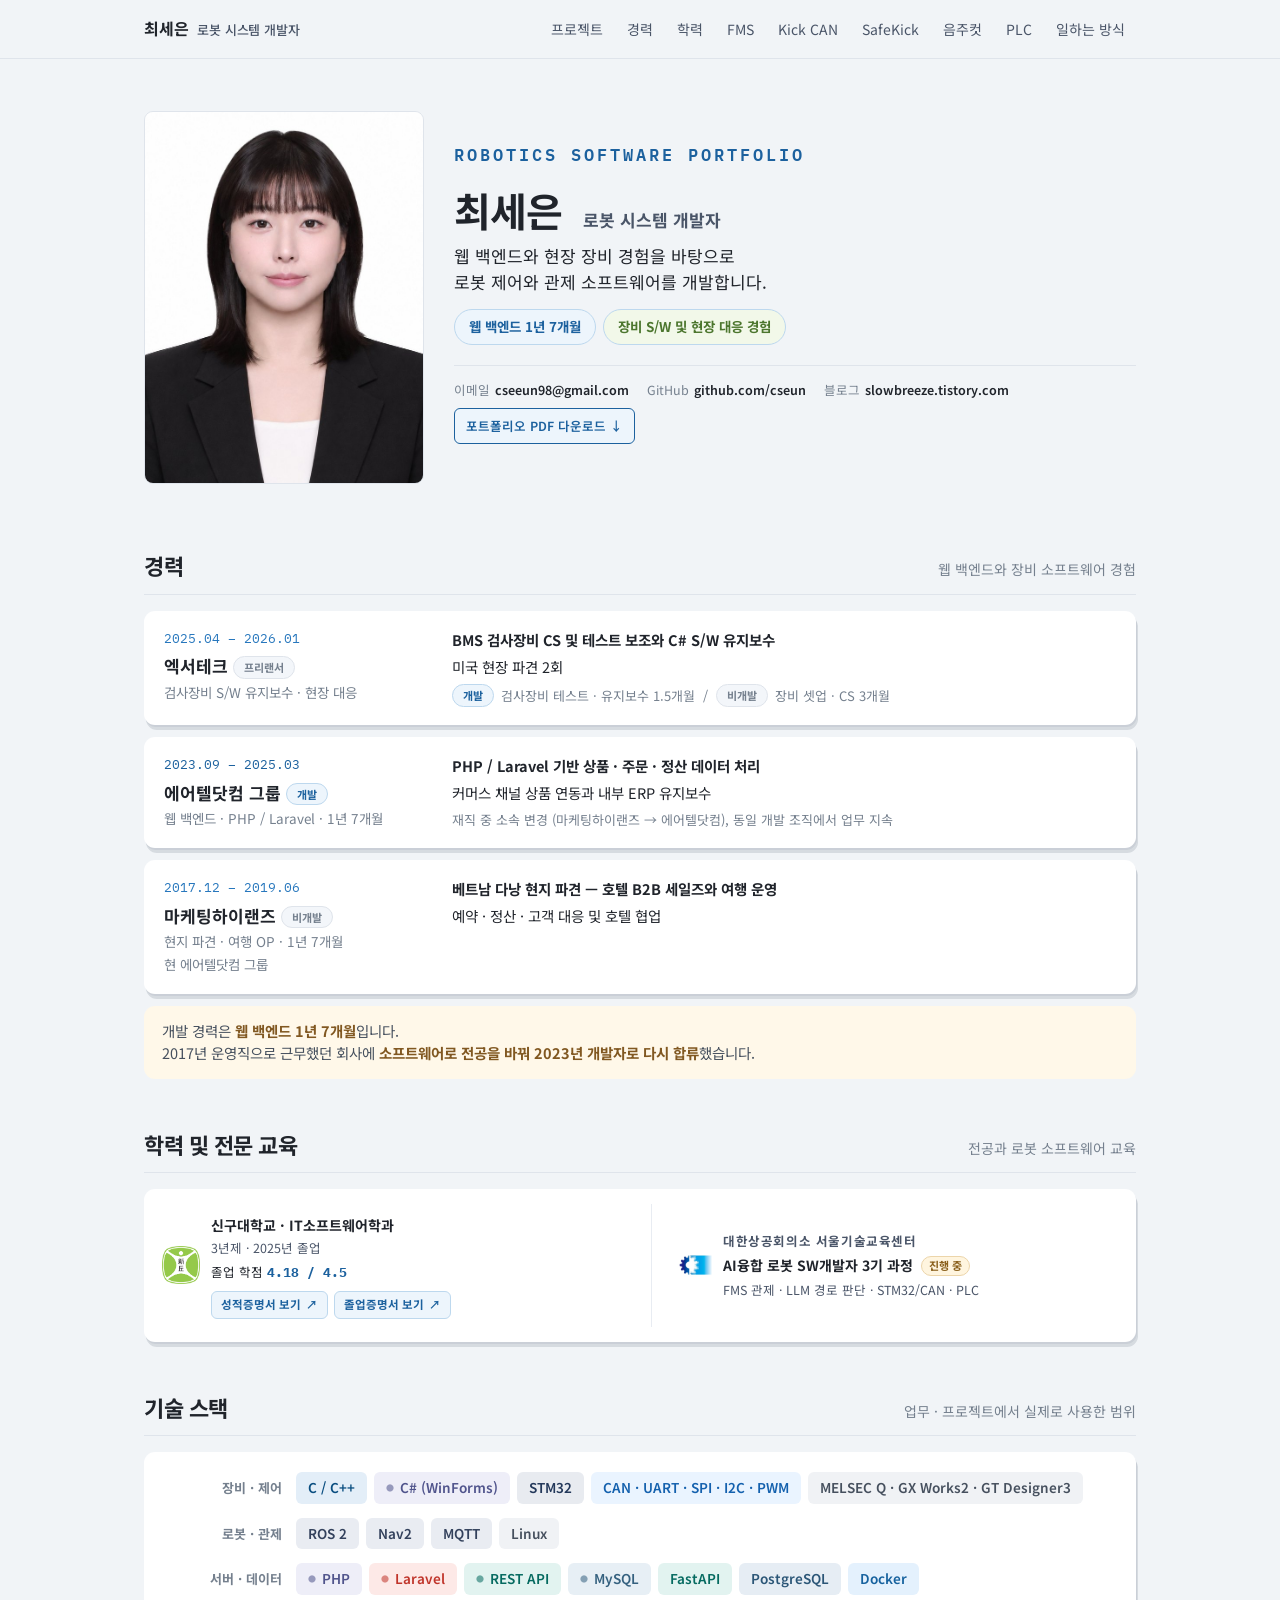
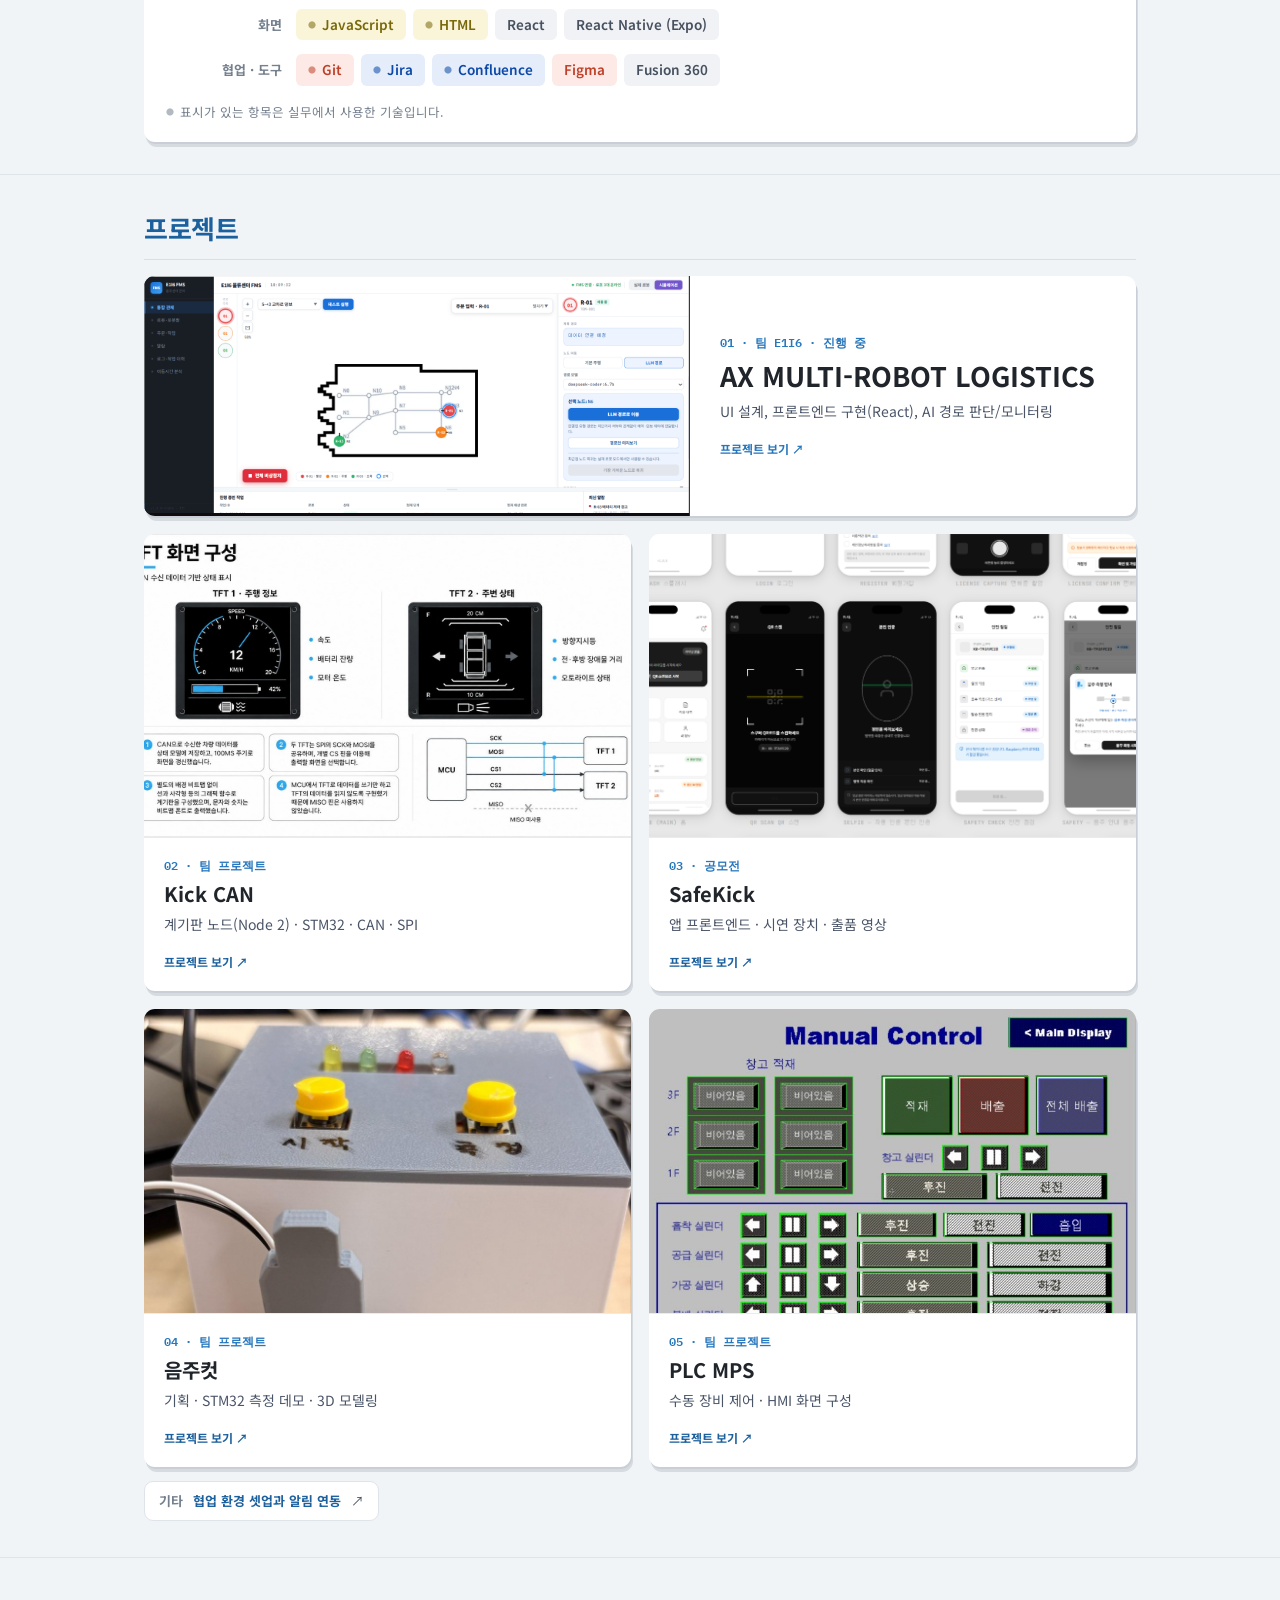
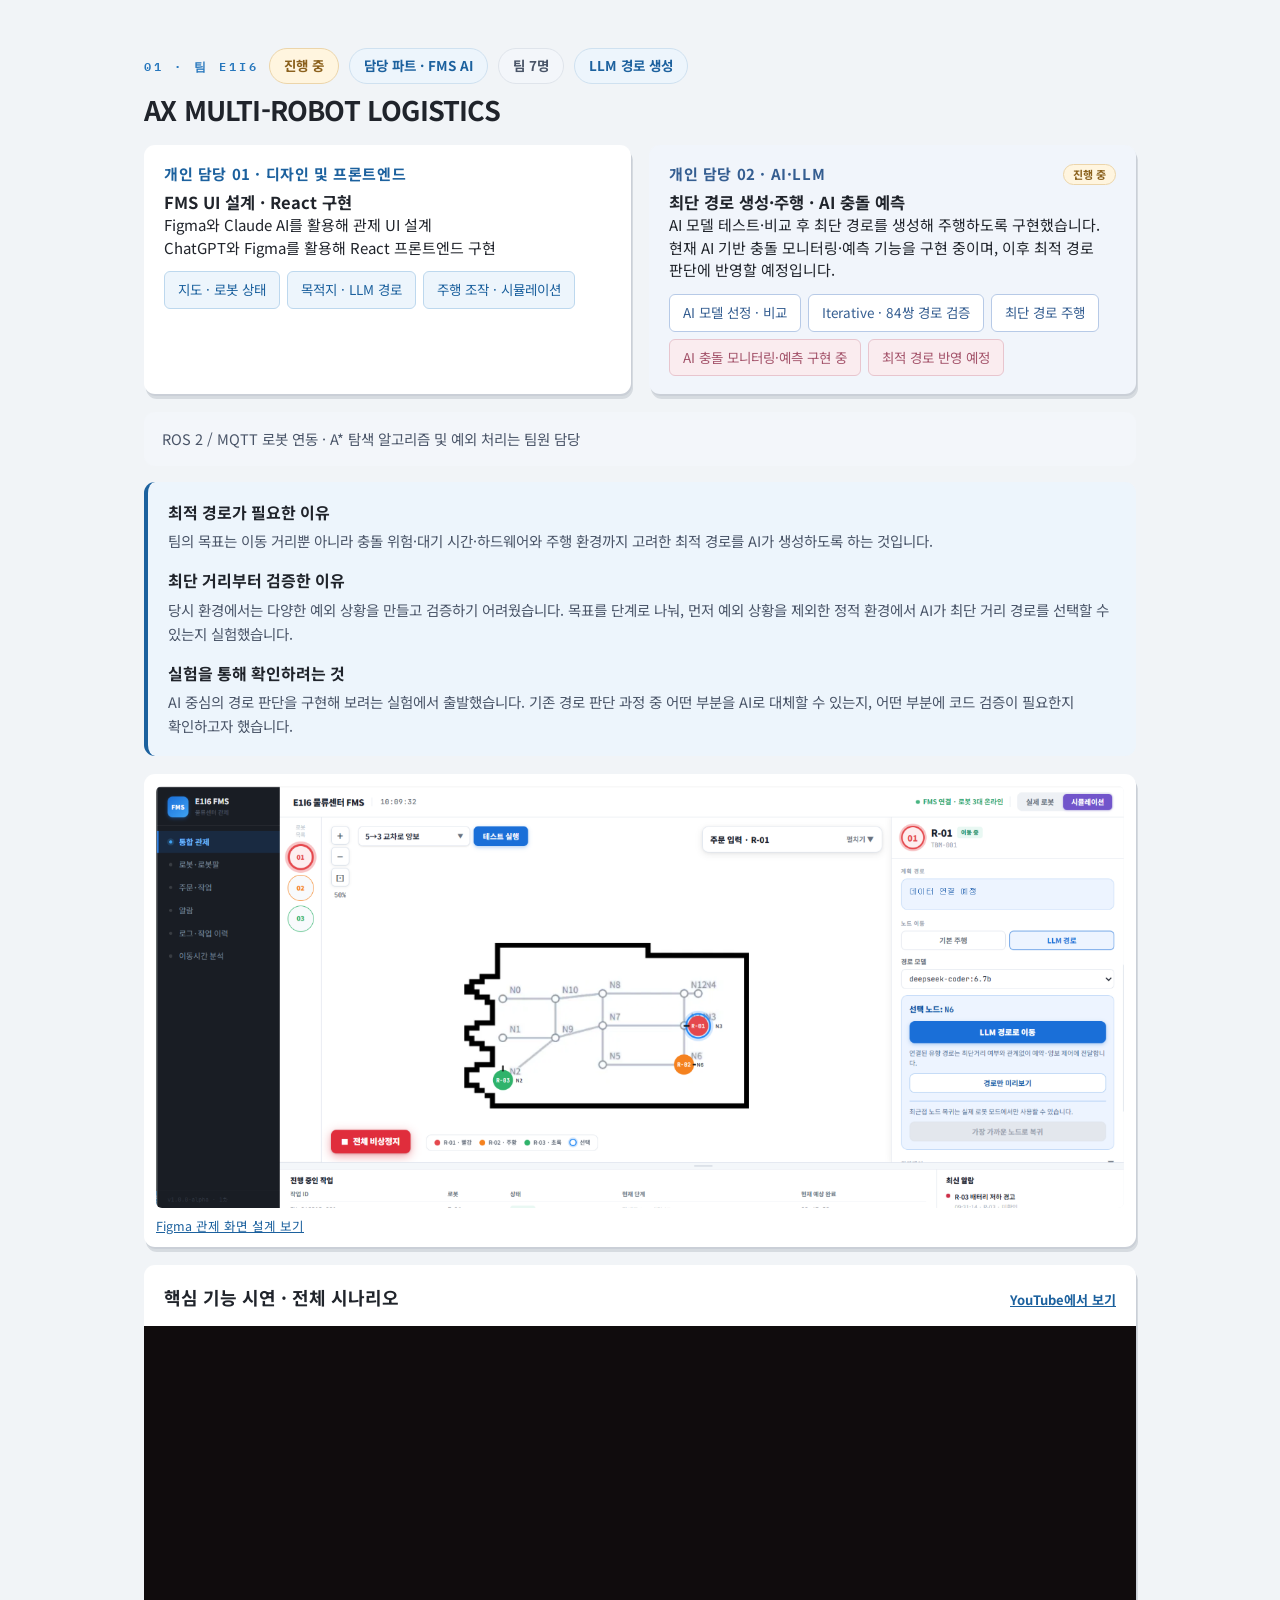
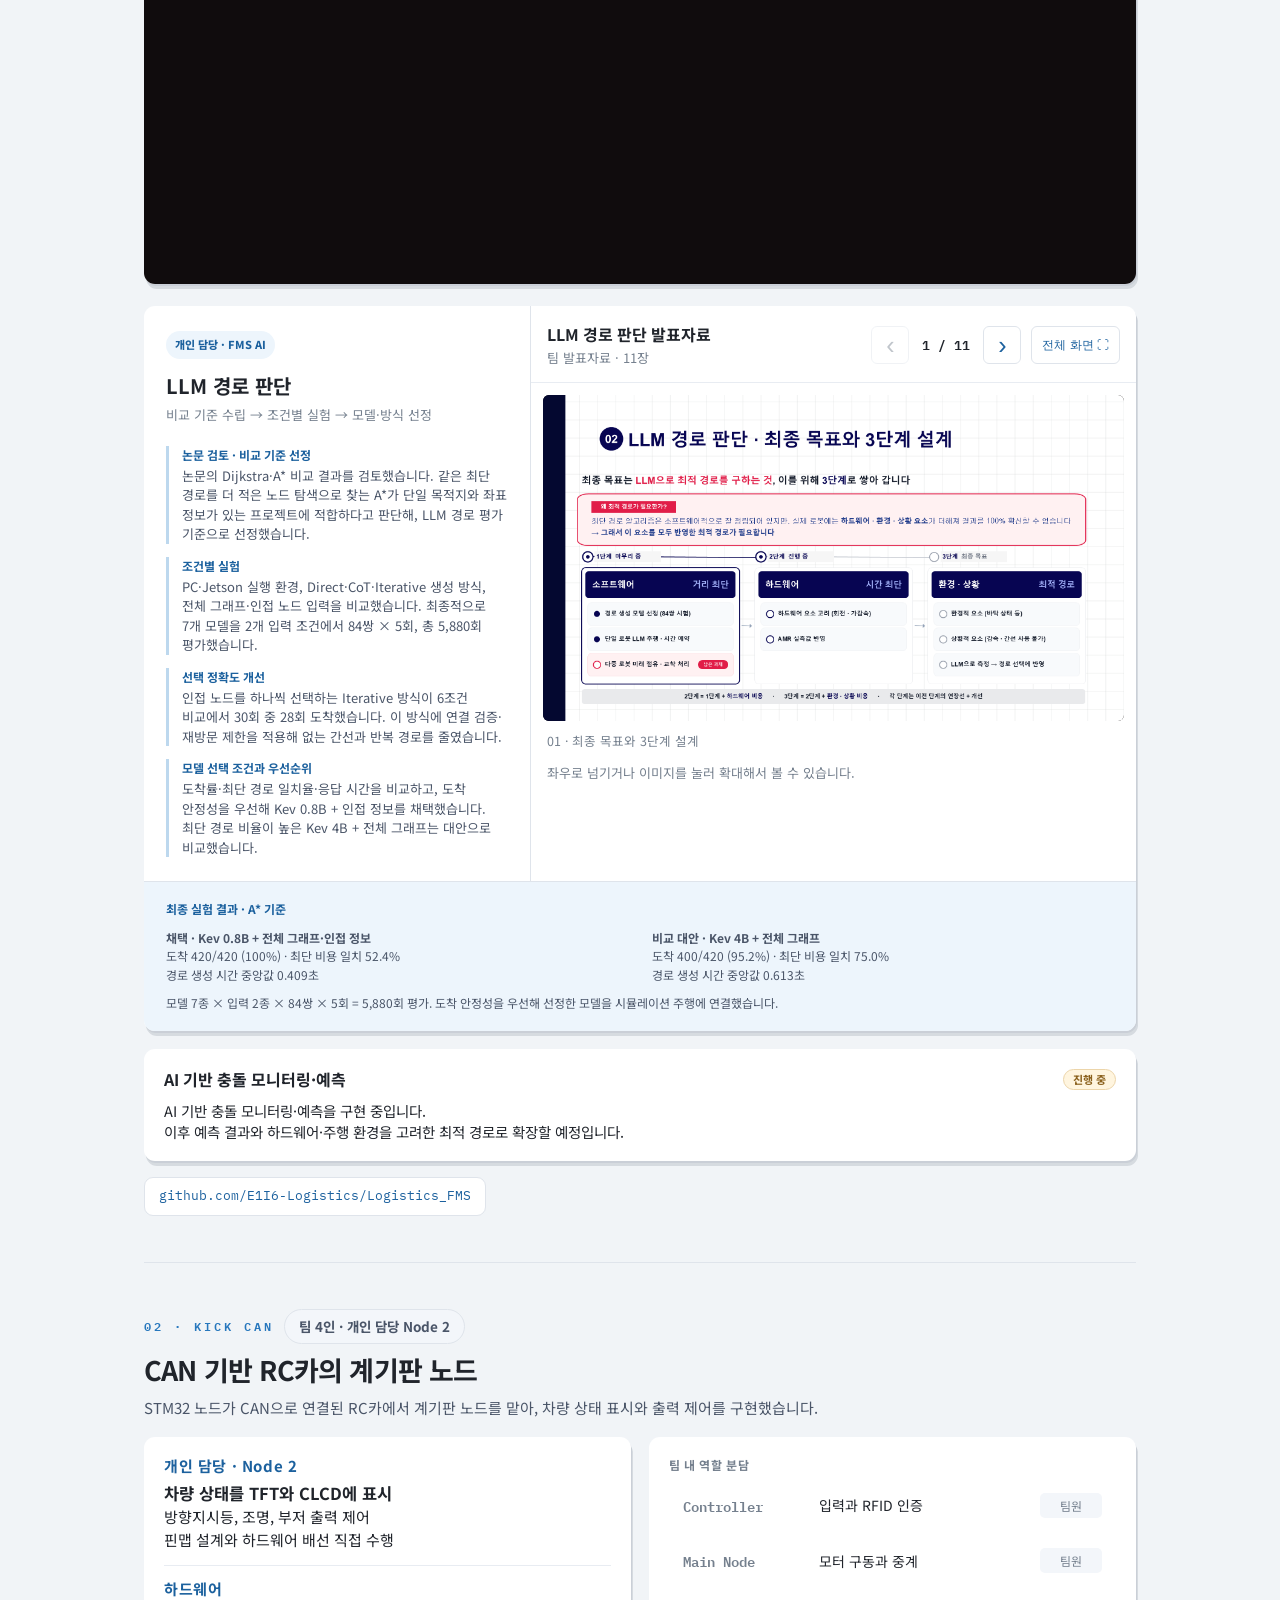
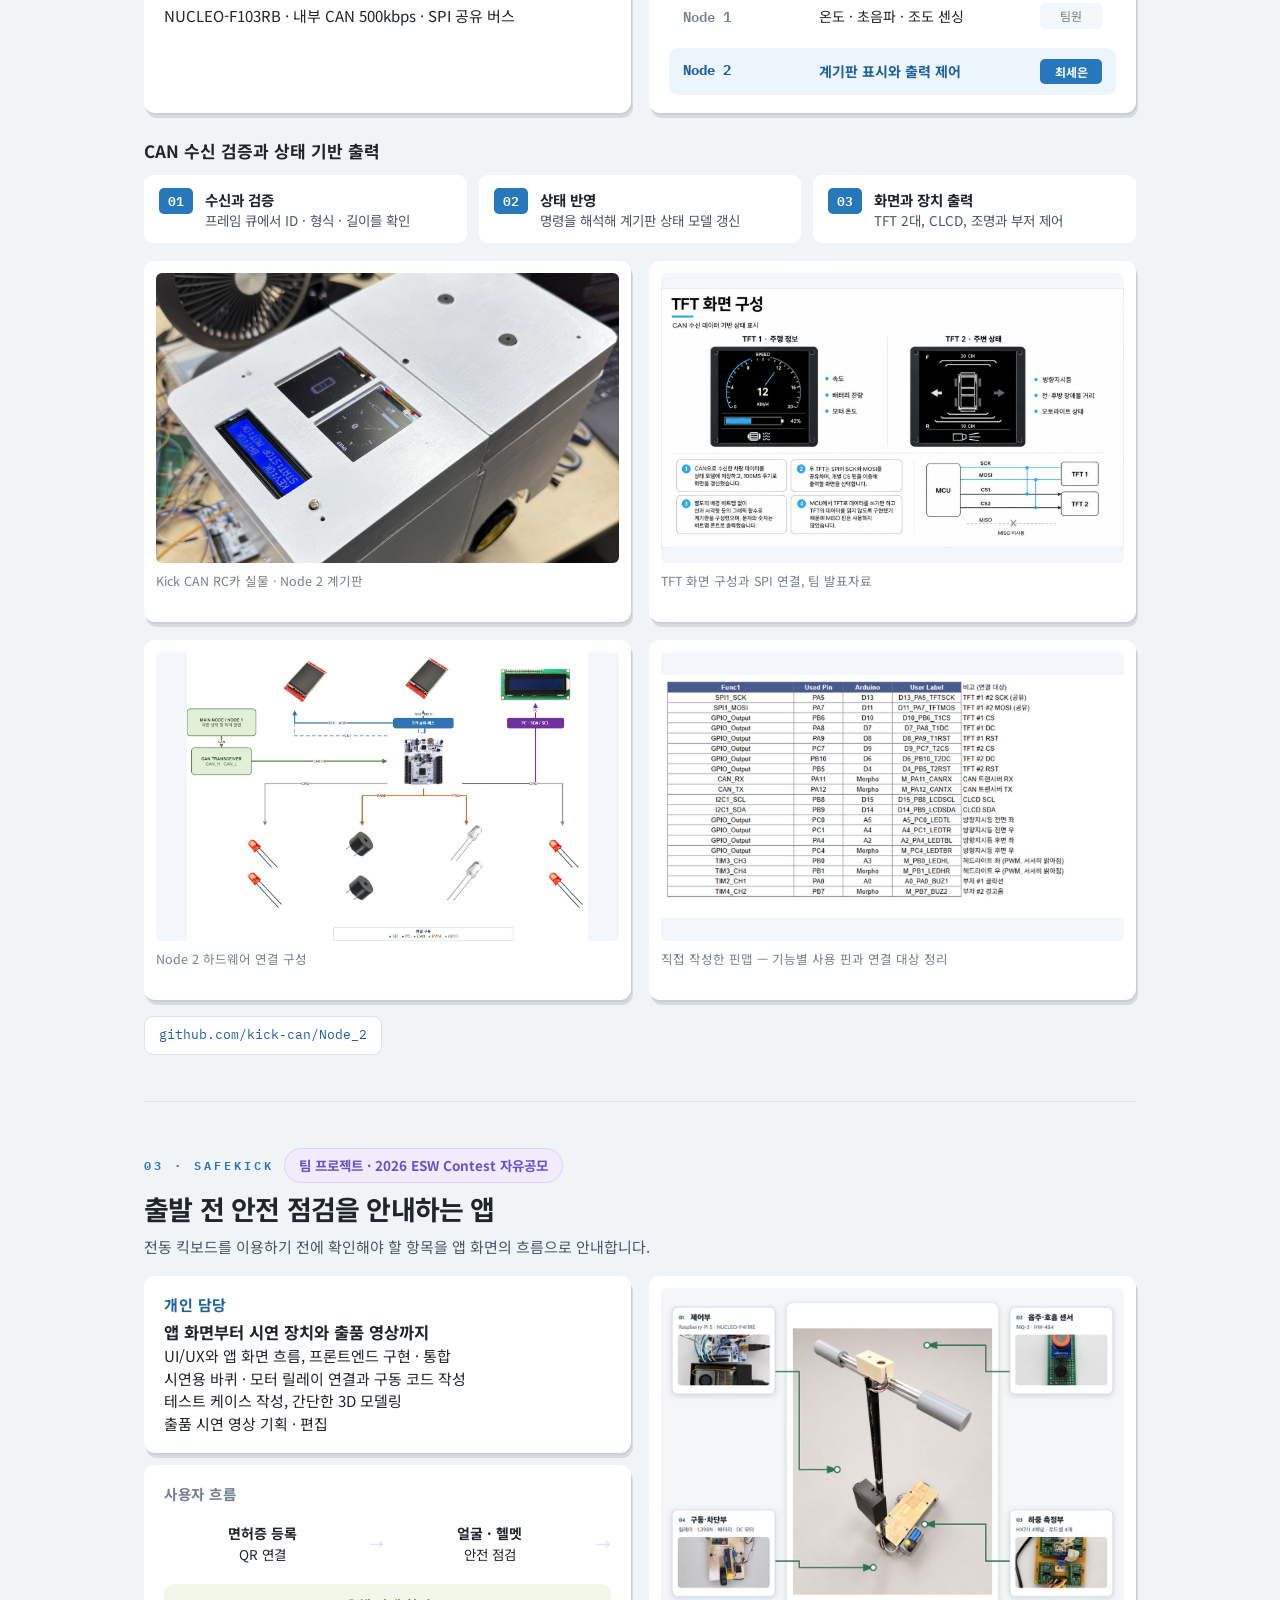
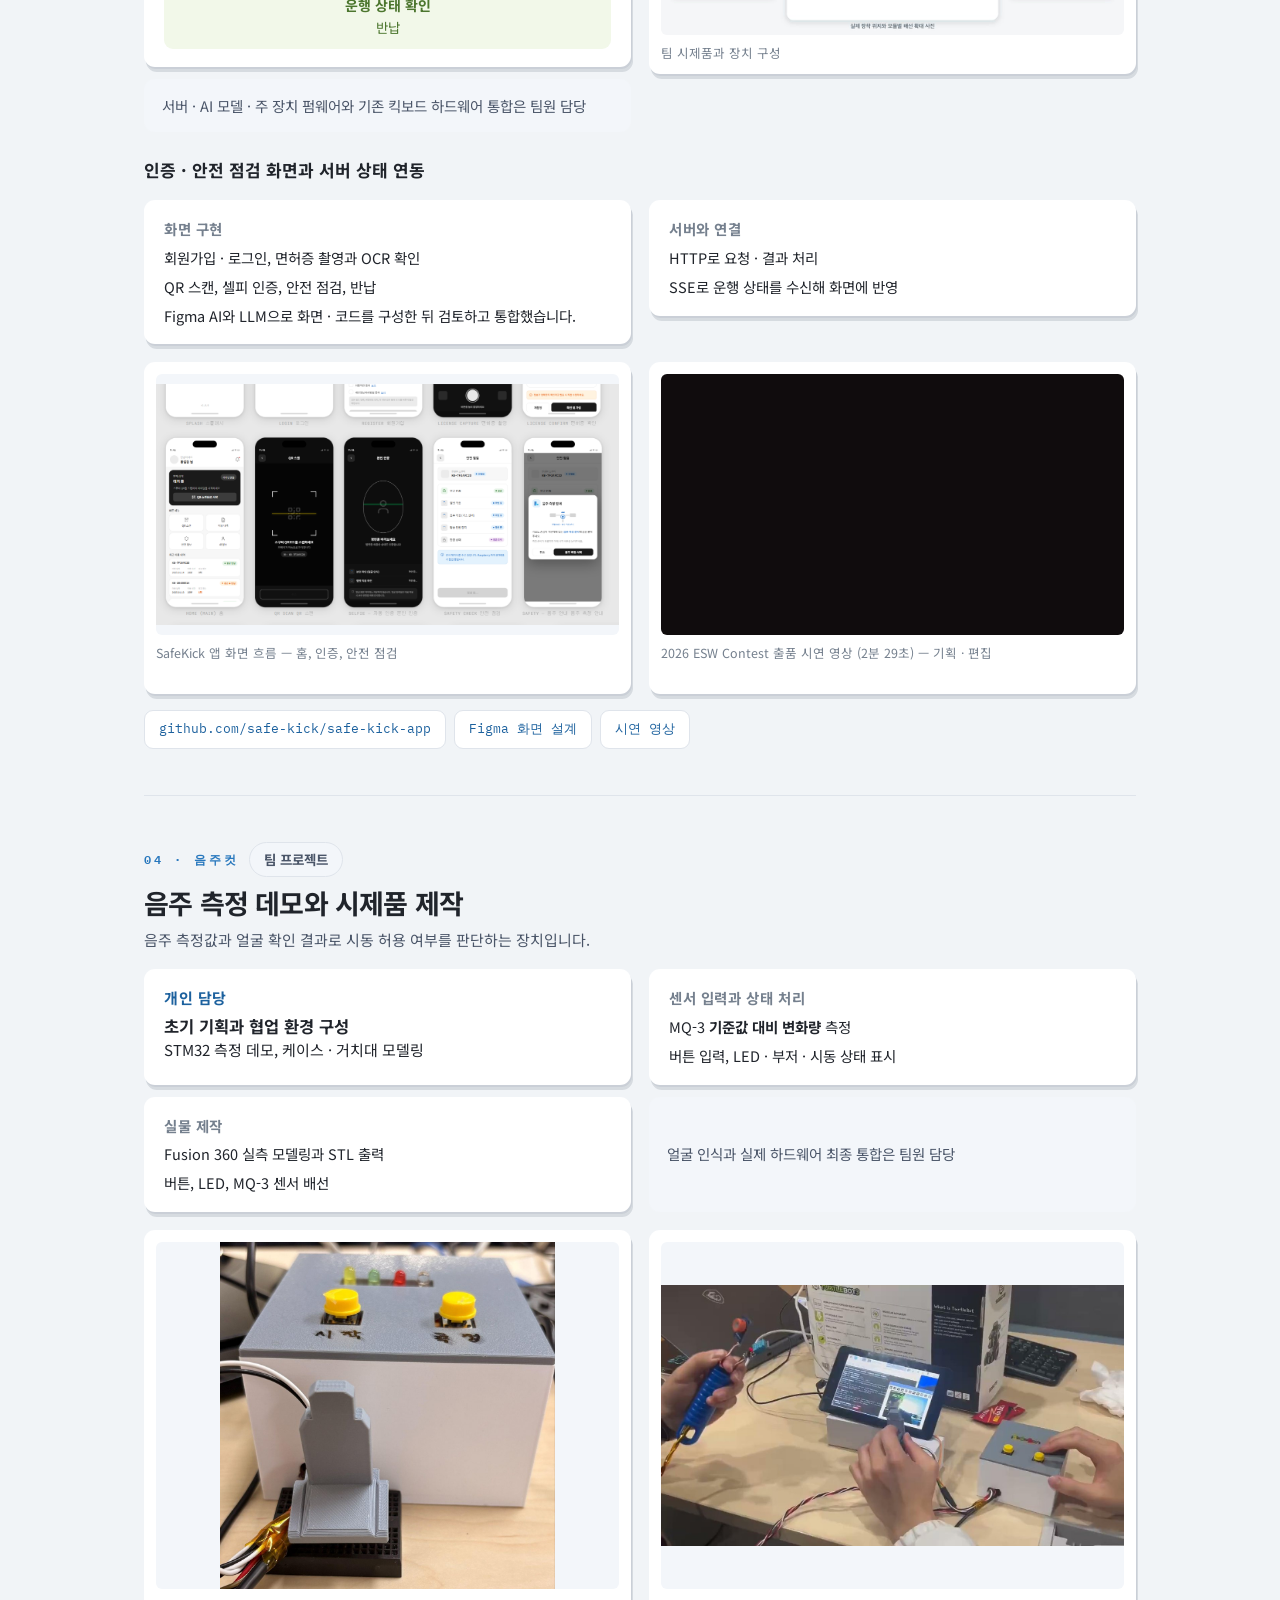
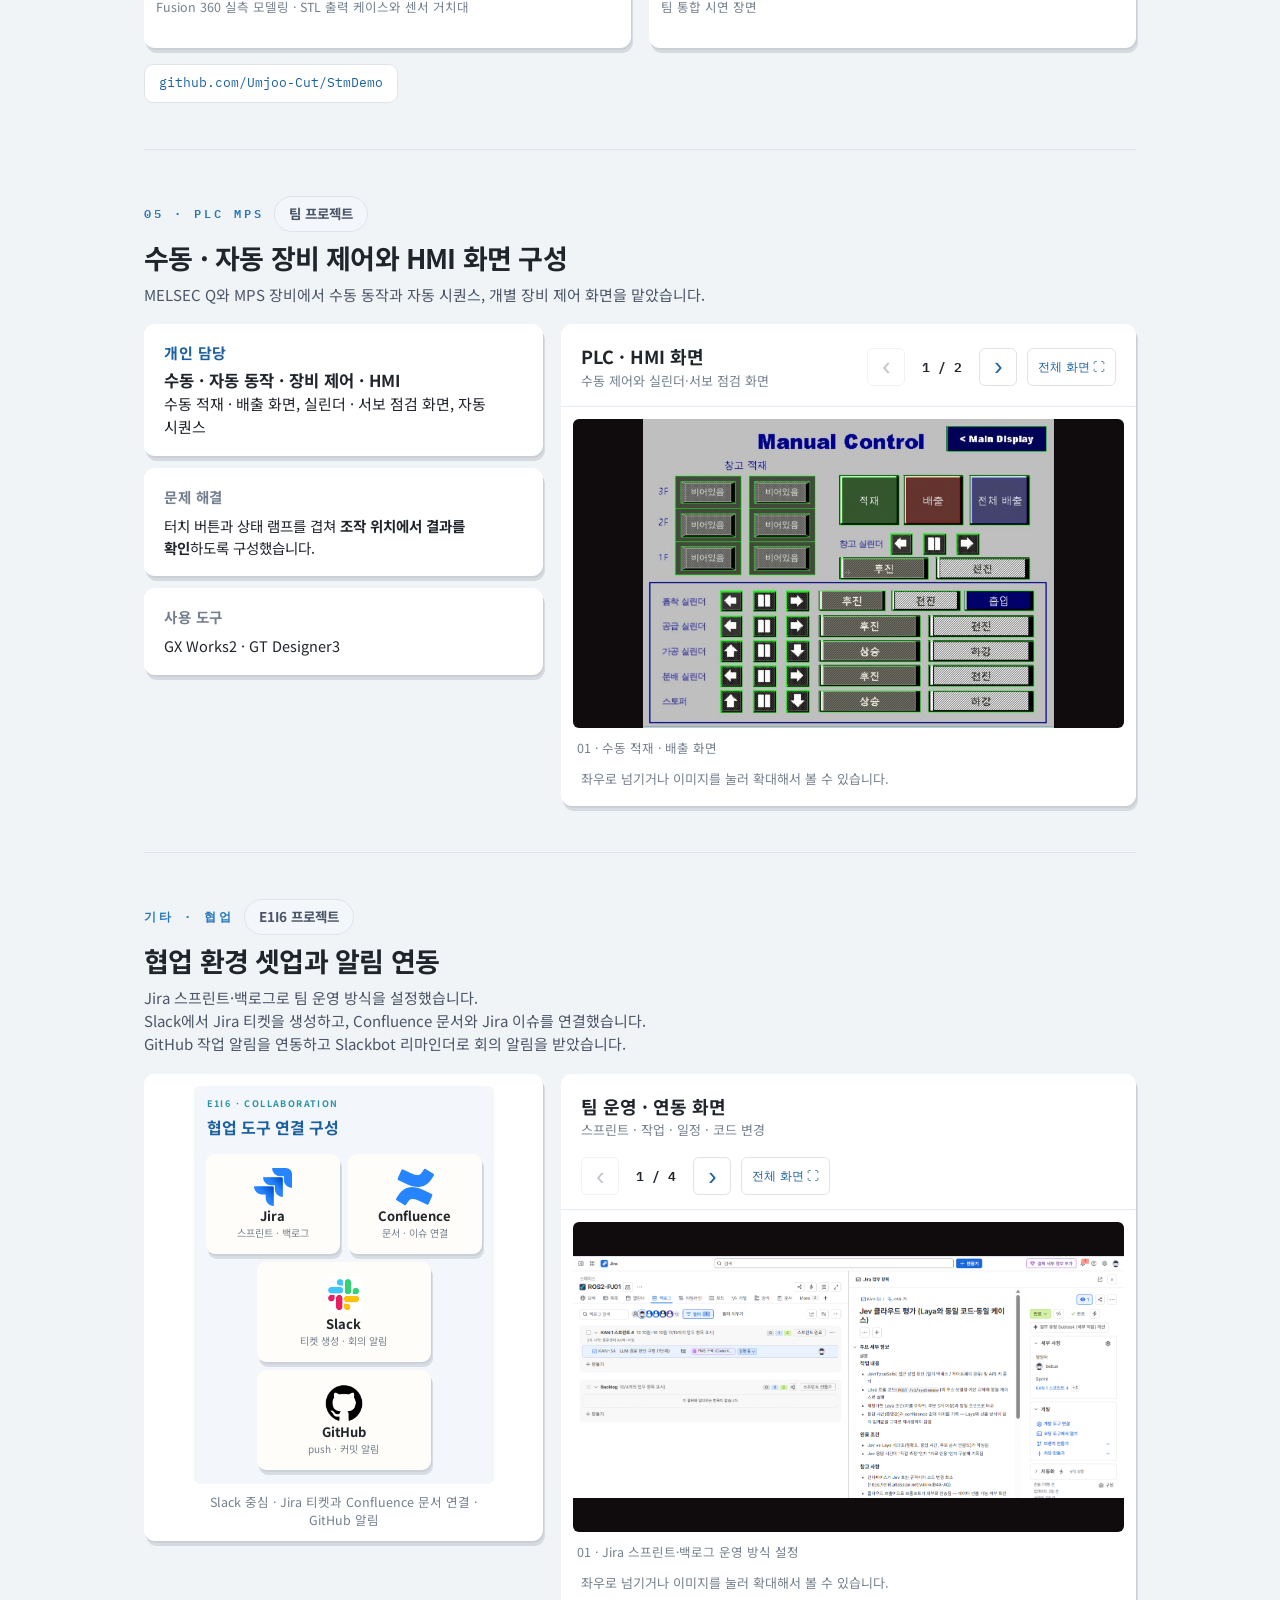
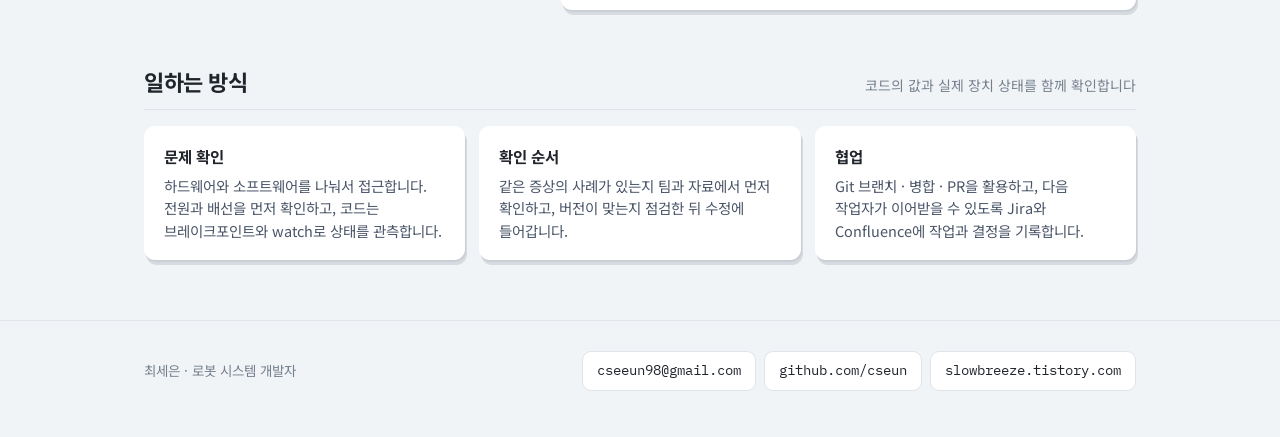
==== commit 3f8e6eaf: "Update FMS slides and fullscreen viewer, refine experiment summary, add portfolio PDF" ====
--- a/index.html
+++ b/index.html
@@ -8,9 +8,9 @@
 <link rel="preconnect" href="https://fonts.googleapis.com">
 <link rel="preconnect" href="https://fonts.gstatic.com" crossorigin>
 <link href="https://fonts.googleapis.com/css2?family=IBM+Plex+Mono:wght@400;600&family=Noto+Sans+KR:wght@400;500;700;900&display=swap" rel="stylesheet">
-<link rel="stylesheet" href="styles.css?v=20261020-4">
+<link rel="stylesheet" href="styles.css?v=20261021-3">
 <link rel="stylesheet" id="portfolio-theme" href="theme-original.css?v=20261019-2">
-<script src="presentation.js?v=20261015-2" defer></script>
+<script src="presentation.js?v=20261021-3" defer></script>
 </head>
 <body>
 
@@ -47,6 +47,7 @@
           <a href="mailto:cseeun98@gmail.com"><span>이메일</span><strong>cseeun98@gmail.com</strong></a>
           <a href="https://github.com/cseun"><span>GitHub</span><strong>github.com/cseun</strong></a>
           <a href="https://slowbreeze.tistory.com"><span>블로그</span><strong>slowbreeze.tistory.com</strong></a>
+          <a class="pdf-download" href="assets/choi-seeun-portfolio.pdf" download="최세은_로봇시스템개발자_포트폴리오.pdf" type="application/pdf"><strong>포트폴리오 PDF 다운로드 ↓</strong></a>
         </div>
       </div>
     </div>
@@ -293,9 +294,10 @@
         </div>
         <div class="theirs">ROS 2 / MQTT 로봇 연동 · A* 탐색 알고리즘 및 예외 처리는 팀원 담당</div>
       </div>
-      <aside class="fms-purpose" aria-label="최적 경로가 필요한 이유">
-        <strong>최적 경로가 필요한 이유</strong>
-        <p>여러 로봇이 통로를 함께 사용하므로 이동 거리뿐 아니라 <b>충돌 위험과 대기 시간, 하드웨어·주행 환경</b>을 고려해 안전하고 효율적인 경로를 선택하는 것이 목표입니다.</p>
+      <aside class="fms-purpose" aria-label="최적 경로 목표와 최단 거리 실험의 이유">
+        <div><strong>최적 경로가 필요한 이유</strong><p>팀의 목표는 이동 거리뿐 아니라 충돌 위험·대기 시간·하드웨어와 주행 환경까지 고려한 최적 경로를 AI가 생성하도록 하는 것입니다.</p></div>
+        <div><strong>최단 거리부터 검증한 이유</strong><p>당시 환경에서는 다양한 예외 상황을 만들고 검증하기 어려웠습니다. 목표를 단계로 나눠, 먼저 예외 상황을 제외한 정적 환경에서 AI가 최단 거리 경로를 선택할 수 있는지 실험했습니다.</p></div>
+        <div><strong>실험을 통해 확인하려는 것</strong><p>AI 중심의 경로 판단을 구현해 보려는 실험에서 출발했습니다. 기존 경로 판단 과정 중 어떤 부분을 AI로 대체할 수 있는지, 어떤 부분에 코드 검증이 필요한지 확인하고자 했습니다.</p></div>
       </aside>
 
       <div class="fms-media-grid">
@@ -326,12 +328,7 @@
               <li><strong>선택 정확도 개선</strong>인접 노드를 하나씩 선택하는 Iterative 방식이 6조건 비교에서 30회 중 28회 도착했습니다. 이 방식에 연결 검증·재방문 제한을 적용해 없는 간선과 반복 경로를 줄였습니다.</li>
               <li><strong>모델 선택 조건과 우선순위</strong>도착률·최단 경로 일치율·응답 시간을 비교하고, 도착 안정성을 우선해 Kev 0.8B + 인접 정보를 채택했습니다. 최단 경로 비율이 높은 Kev 4B + 전체 그래프는 대안으로 비교했습니다.</li>
             </ul>
-            <div class="fms-presentation-scope">
-              <strong>최종 실험 결과 · A* 기준</strong>
-              <p><b>Kev 0.8B + 인접</b> · 도착 100% · 최단 52.4% · 0.41초</p>
-              <p><b>Kev 4B + 전체</b> · 도착 95.2% · 최단 75.0% · 0.61초</p>
-              <p>응답 시간은 경로 생성 중앙값입니다. 선택한 모델·방식은 경로 생성과 시뮬레이션 주행에 연결했습니다.</p>
-            </div>
+
           </div>
           <div class="fms-presentation-media">
             <div class="presentation-header">
@@ -347,12 +344,12 @@
             </div>
             <div class="presentation-viewport" id="fms-slides" aria-label="LLM 경로 판단 발표자료 11장" tabindex="0">
               <div class="presentation-track">
-            <figure class="presentation-slide"><img src="assets/fms-presentation-01.png" alt="1장. LLM 경로 판단 최종 목표와 3단계 설계" width="1280" height="720"><figcaption>01 · 최종 목표와 3단계 설계</figcaption></figure>
+            <figure class="presentation-slide"><img src="assets/fms-presentation-01.png?v=20261021-3" alt="1장. LLM 경로 판단 최종 목표와 3단계 설계" width="1280" height="720"><figcaption>01 · 최종 목표와 3단계 설계</figcaption></figure>
             <figure class="presentation-slide"><img src="assets/fms-presentation-02.png" alt="2장. LLM 경로 판단 1단계 진행 과정" loading="lazy" width="1280" height="720"><figcaption>02 · 1단계 진행 과정</figcaption></figure>
-            <figure class="presentation-slide"><img src="assets/fms-presentation-03.png" alt="3장. V1과 V2 경로 판단 기법 비교" loading="lazy" width="1280" height="720"><figcaption>03 · V1·V2 기법 비교</figcaption></figure>
-            <figure class="presentation-slide"><img src="assets/fms-presentation-04.png" alt="4장. V2 최종 84쌍 시험 순위와 결론" loading="lazy" width="1280" height="720"><figcaption>04 · 84쌍 시험 결과</figcaption></figure>
+            <figure class="presentation-slide"><img src="assets/fms-presentation-03.png?v=20261021-3" alt="3장. V1과 V2 경로 판단 기법 비교" loading="lazy" width="1280" height="720"><figcaption>03 · V1·V2 기법 비교</figcaption></figure>
+            <figure class="presentation-slide"><img src="assets/fms-presentation-04.png?v=20261021-3" alt="4장. V2 최종 84쌍 시험 순위와 결론" loading="lazy" width="1280" height="720"><figcaption>04 · 84쌍 시험 결과</figcaption></figure>
             <figure class="presentation-slide"><img src="assets/fms-presentation-05.png" alt="5장. LLM 경로 판단 디버깅 과정" loading="lazy" width="1280" height="720"><figcaption>05 · 디버깅 과정</figcaption></figure>
-            <figure class="presentation-slide"><img src="assets/fms-presentation-06.png" alt="6장. A* 알고리즘 채택 사유" loading="lazy" width="1280" height="720"><figcaption>06 · A* 알고리즘 채택 사유</figcaption></figure>
+            <figure class="presentation-slide"><img src="assets/fms-presentation-06.png?v=20261021-3" alt="6장. A* 알고리즘 채택 사유" loading="lazy" width="1280" height="720"><figcaption>06 · A* 알고리즘 채택 사유</figcaption></figure>
             <figure class="presentation-slide">
               <video controls preload="metadata" poster="assets/fms-presentation-09.png" aria-label="9장. LLM 경로 생성 및 시뮬레이션 주행 시연 영상">
                 <source src="assets/fms-llm-route-demo.mp4" type="video/mp4">
@@ -367,11 +364,15 @@
               </div>
             </div>
             <p class="presentation-hint">버튼 또는 좌우 스와이프로 넘길 수 있습니다.</p>
-          </div>
-        </div>
-        <div class="fms-presentation-detail">
-          <p><strong>디버깅</strong> 없는 간선 생성과 반복 경로를 인접 노드 선택·코드 검증, 재방문 제한으로 개선했습니다.</p>
-        </div>
+
+          </div>
+        </div>
+            <section class="fms-presentation-scope fms-final-results" aria-label="최종 실험 결과 A* 기준">
+              <strong>최종 실험 결과 · A* 기준</strong>
+              <p><b>채택 · Kev 0.8B + 전체 그래프·인접 정보</b><br>도착 420/420 (100%) · 최단 비용 일치 52.4%<br>경로 생성 시간 중앙값 0.409초</p>
+              <p><b>비교 대안 · Kev 4B + 전체 그래프</b><br>도착 400/420 (95.2%) · 최단 비용 일치 75.0%<br>경로 생성 시간 중앙값 0.613초</p>
+              <p>모델 7종 × 입력 2종 × 84쌍 × 5회 = 5,880회 평가. 도착 안정성을 우선해 선정한 모델을 시뮬레이션 주행에 연결했습니다.</p>
+            </section>
       </div>
       <section class="card kv fms-ongoing" aria-labelledby="fms-ongoing-title">
         <div class="mine-heading">
--- a/styles.css
+++ b/styles.css
@@ -131,6 +131,8 @@
 .hero.hero-plain .hero-links a { color: var(--text); }
 .hero.hero-plain .hero-links span { color: var(--text-dim); }
 .hero.hero-plain .hero-links a:hover strong { color: var(--primary-ink); }
+.hero.hero-plain .hero-links .pdf-download { padding: 7px 11px; border: 1px solid var(--primary-ink); border-radius: var(--radius-sm); background: var(--primary-soft); color: var(--primary-ink); }
+.hero-links { align-items: center; }
 .hero.hero-plain .chip.blue { background: var(--primary-soft); border-color: var(--primary-line); color: var(--primary-ink); }
 .hero.hero-plain .chip.green { background: var(--success-soft); border-color: var(--primary-line); color: var(--success-ink); }
 @media (min-width: 621px) {
@@ -869,3 +871,35 @@
   .presentation-hint { padding: 0 14px 14px; }
   .collaboration-heading { flex-wrap: wrap; }
 }
+/* Full-size presentation viewer */
+.presentation-slide img[role="button"] { cursor: zoom-in; }
+.presentation-slide img[role="button"]:focus-visible { outline: 3px solid var(--primary-ink, #526b91); outline-offset: -3px; }
+.slide-image-dialog { width: min(96vw, 1600px); max-width: 96vw; height: 92vh; height: 92dvh; max-height: 94dvh; padding: 0; border: 0; border-radius: 12px; background: #11161d; color: #fff; }
+.slide-image-dialog::backdrop { background: rgba(0,0,0,.82); }
+.slide-image-toolbar { display: flex; align-items: center; justify-content: space-between; gap: 12px; padding: 12px 16px; background: #202b38; }
+.slide-image-title { min-width: 0; font-size: 14px; }
+.slide-image-toolbar > div { display: flex; gap: 6px; flex-shrink: 0; }
+.slide-image-toolbar button { min-height: 40px; min-width: 40px; padding: 7px 12px; border: 1px solid #69788a; border-radius: 6px; background: #fff; color: #172b43; cursor: pointer; font: inherit; font-size: 13px; }
+.slide-image-stage { height: calc(100% - 65px); overflow: auto; padding: 16px; box-sizing: border-box; touch-action: pan-x pan-y pinch-zoom; }
+.slide-image-stage img { display: block; max-width: none; max-height: none; margin: 0 auto; object-fit: contain; }
+@media (max-width: 600px) { .slide-image-toolbar { flex-direction: column; align-items: stretch; gap: 8px; } .slide-image-title { font-size: 12px; } .slide-image-toolbar > div { justify-content: flex-end; } .slide-image-stage { height: calc(100% - 110px); } }
+.slide-image-dialog { width: 100vw; max-width: 100vw; height: 100vh; height: 100dvh; max-height: 100dvh; margin: 0; border-radius: 0; }
+.slide-image-dialog[open] { display: flex; flex-direction: column; }
+.slide-image-toolbar { flex: 0 0 auto; }
+.slide-image-toolbar > div { align-items: center; flex-wrap: wrap; }
+.slide-image-stage { flex: 1 1 auto; min-height: 0; height: auto; }
+.slide-image-stage video { display: block; width: 100%; height: 100%; object-fit: contain; }
+.slide-image-stage [hidden] { display: none; }
+.slide-image-toolbar button:disabled { opacity: .4; cursor: default; }
+.presentation-controls { flex-wrap: wrap; }
+.presentation-controls button:last-child { width: auto; padding-inline: 10px; white-space: nowrap; font-size: 12px; }
+.fms-presentation-media { display: flex; flex-direction: column; }
+.fms-final-results { margin: auto 16px 16px; }
+@media(max-width:600px) { .slide-image-toolbar > div { justify-content: center; gap: 4px; } .slide-image-toolbar button { min-width: 32px; padding-inline: 8px; } .fms-final-results { margin-top: 4px; } }
+.fms-purpose { display: grid; gap: 15px; }
+.fms-purpose strong { display: block; margin-bottom: 4px; }
+.fms-purpose p { margin: 0; }
+.fms-presentation-card > .fms-final-results { margin: 0; border-radius: 0; border-top: 1px solid var(--line); padding: 18px 22px; display: grid; grid-template-columns: repeat(2,minmax(0,1fr)); gap: 10px 24px; }
+.fms-final-results > strong, .fms-final-results > p:last-child { grid-column: 1 / -1; }
+.fms-presentation-card > .fms-final-results p { margin: 0; }
+@media(max-width:600px) { .fms-presentation-card > .fms-final-results { grid-template-columns: minmax(0,1fr); padding: 16px; } }
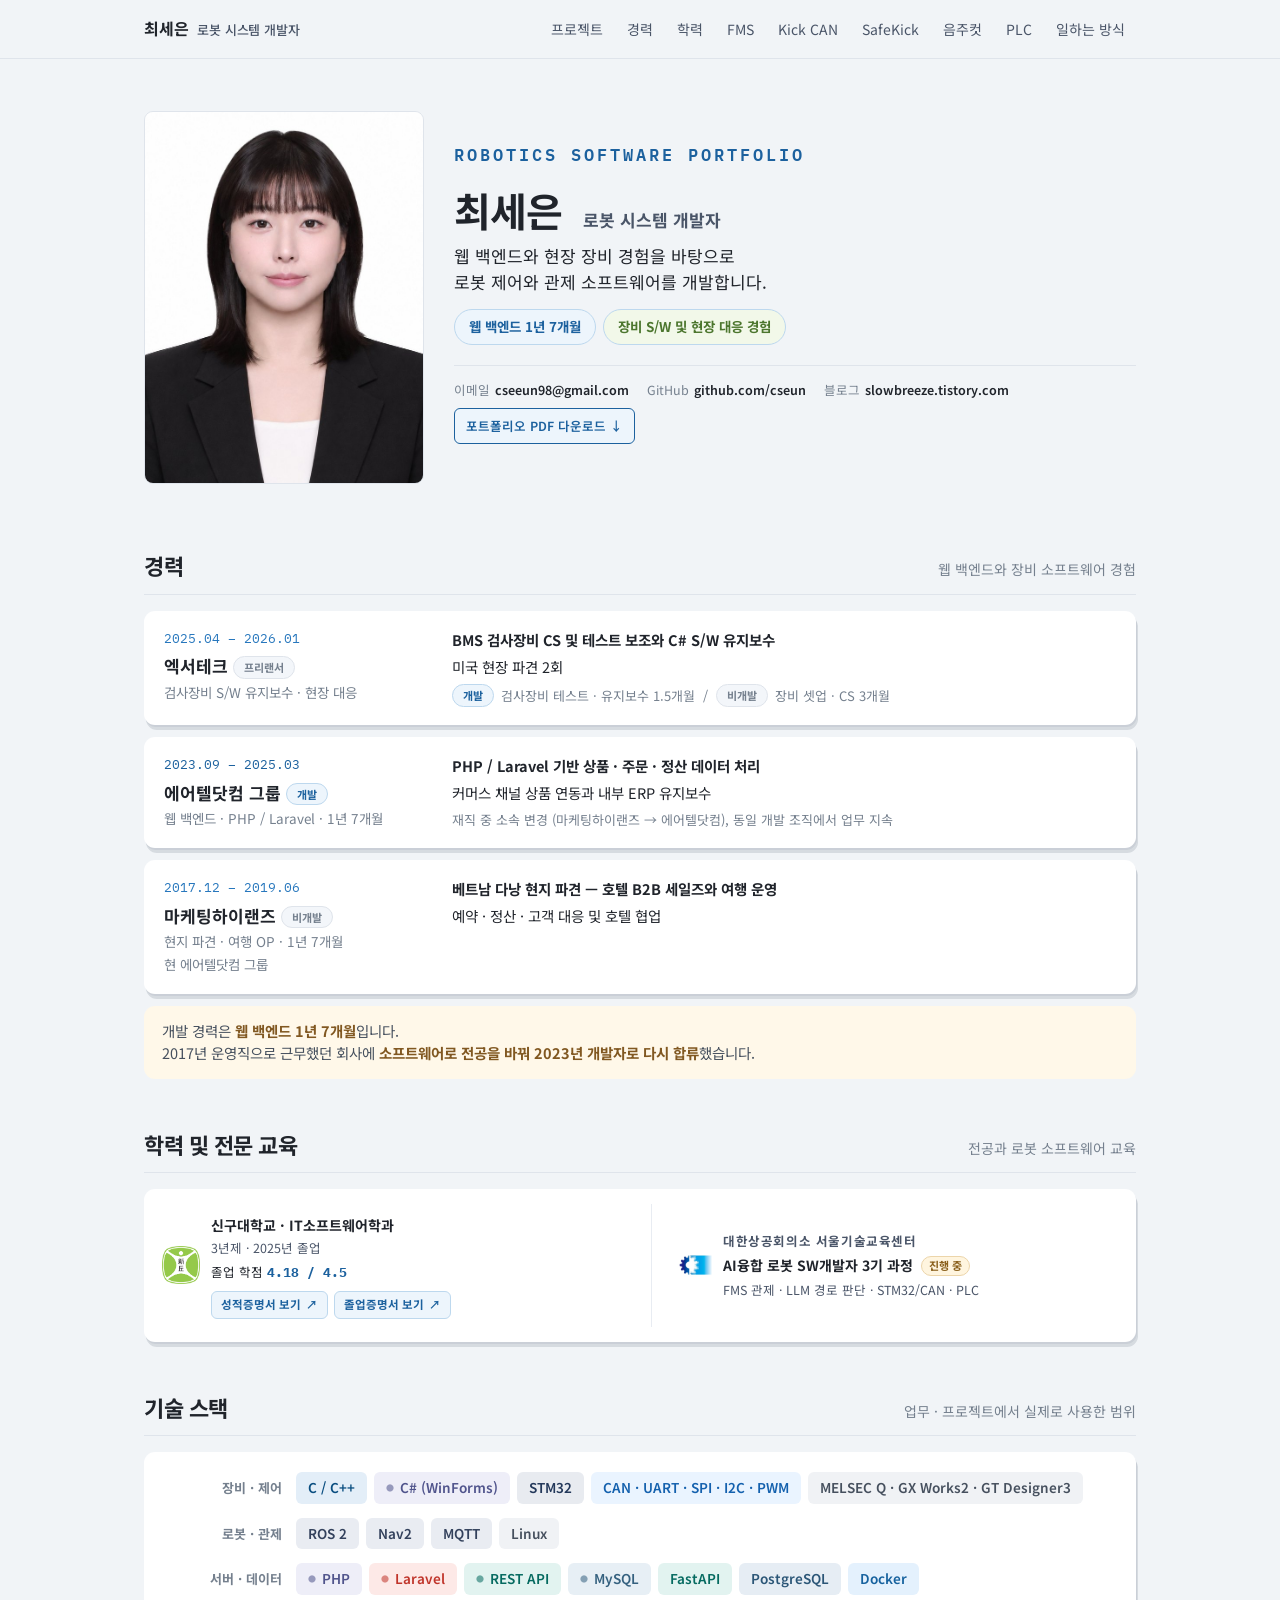
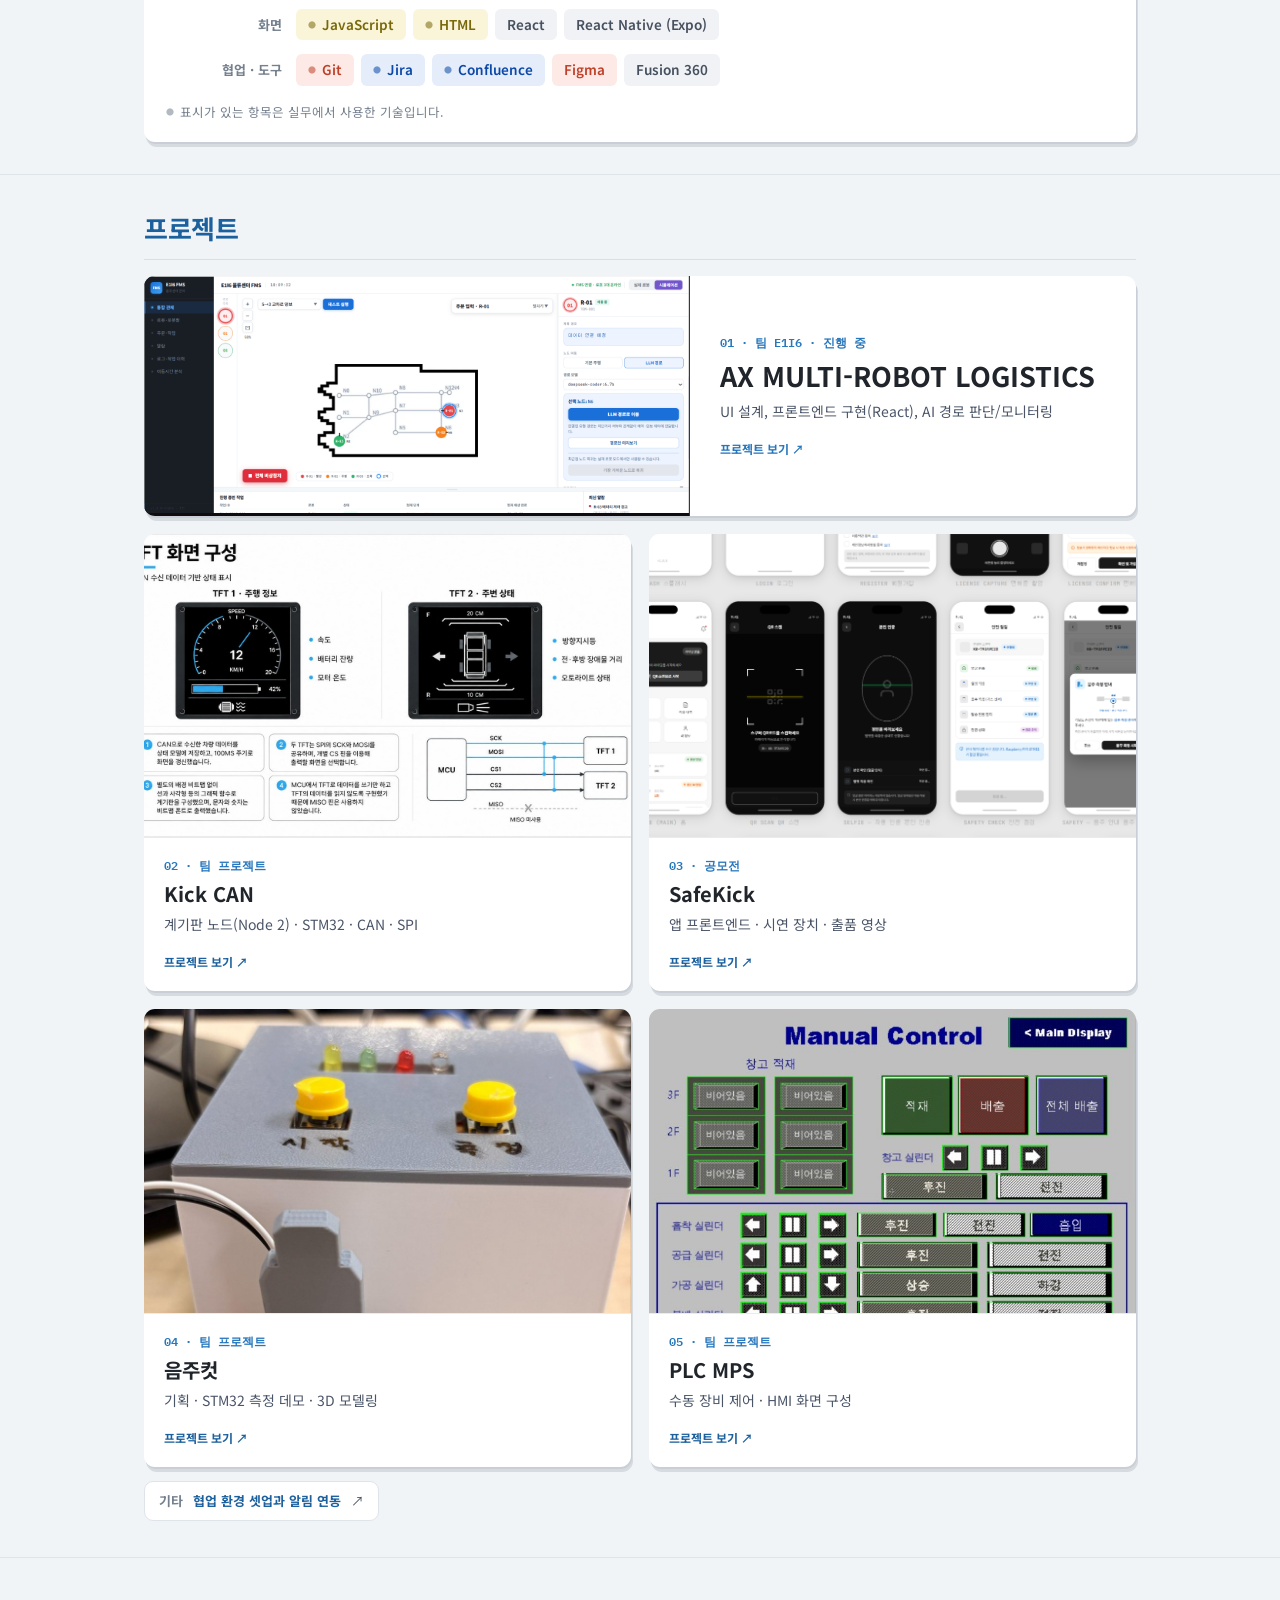
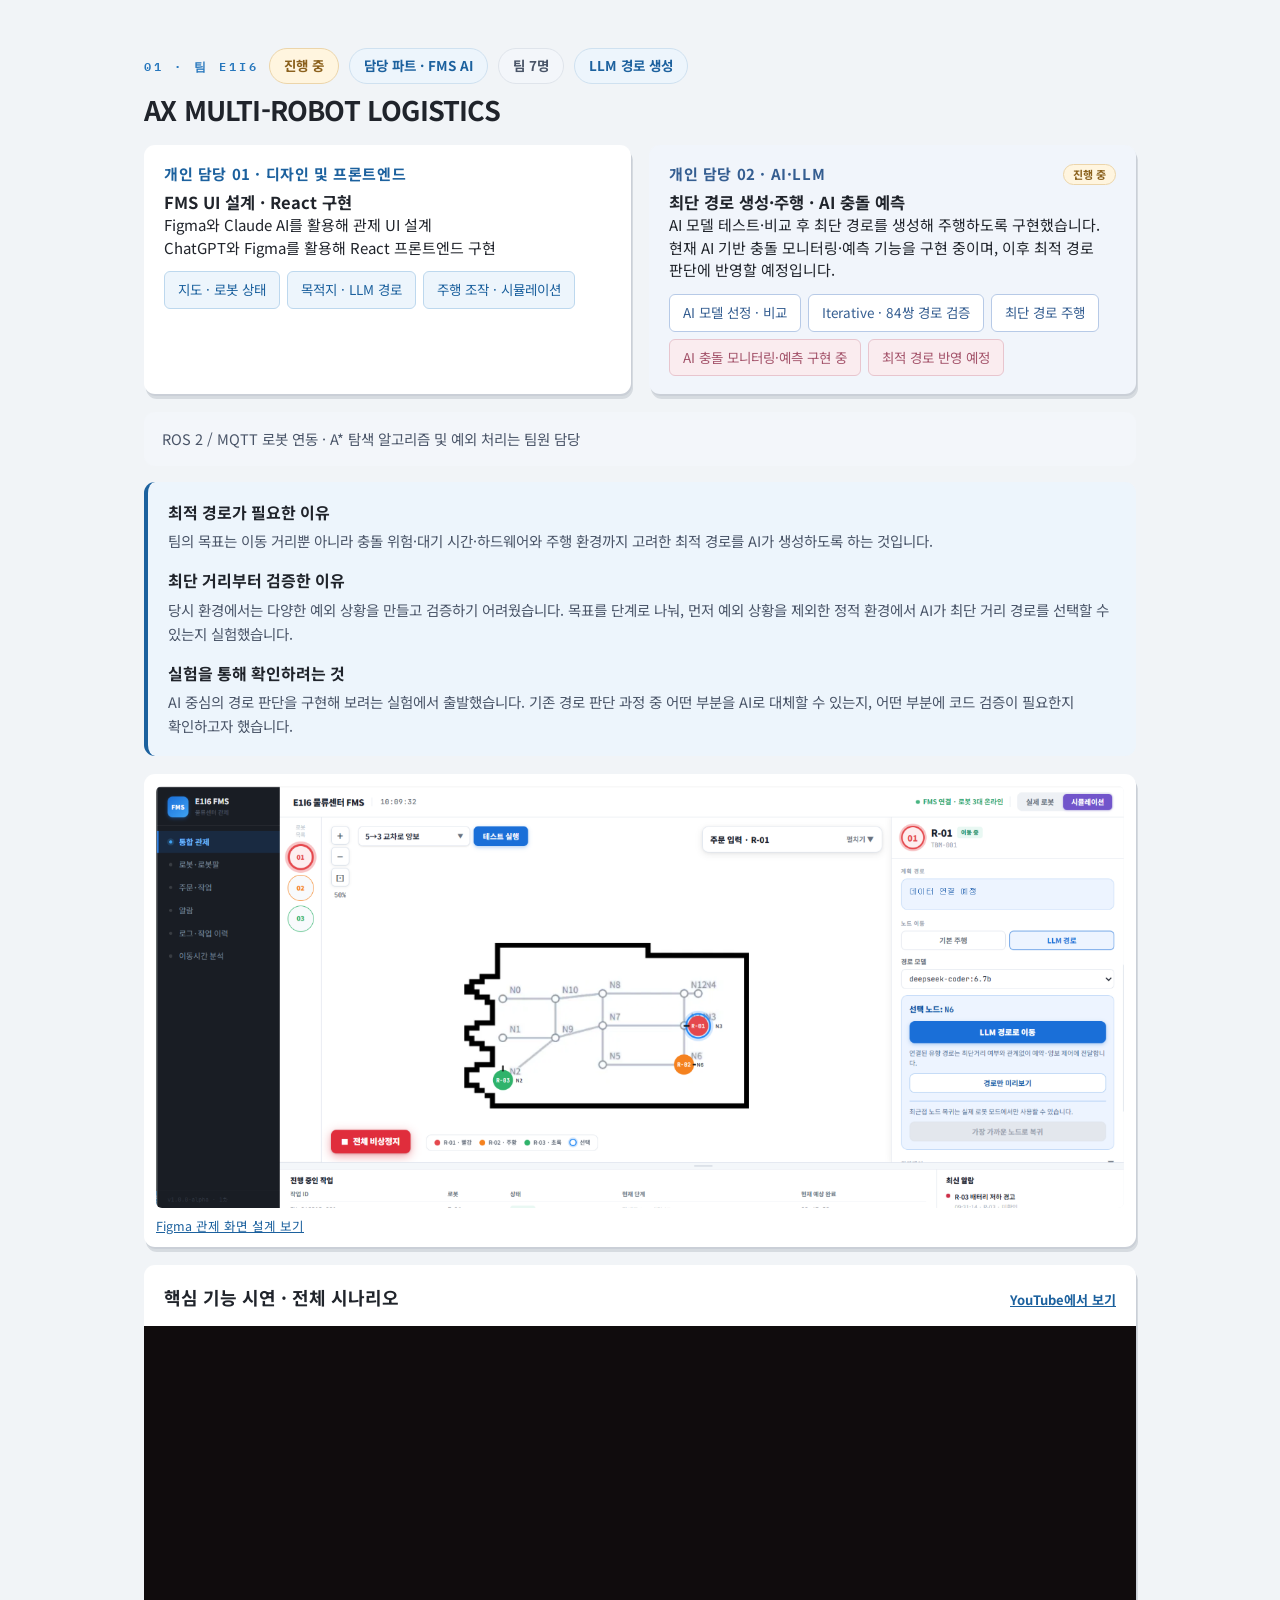
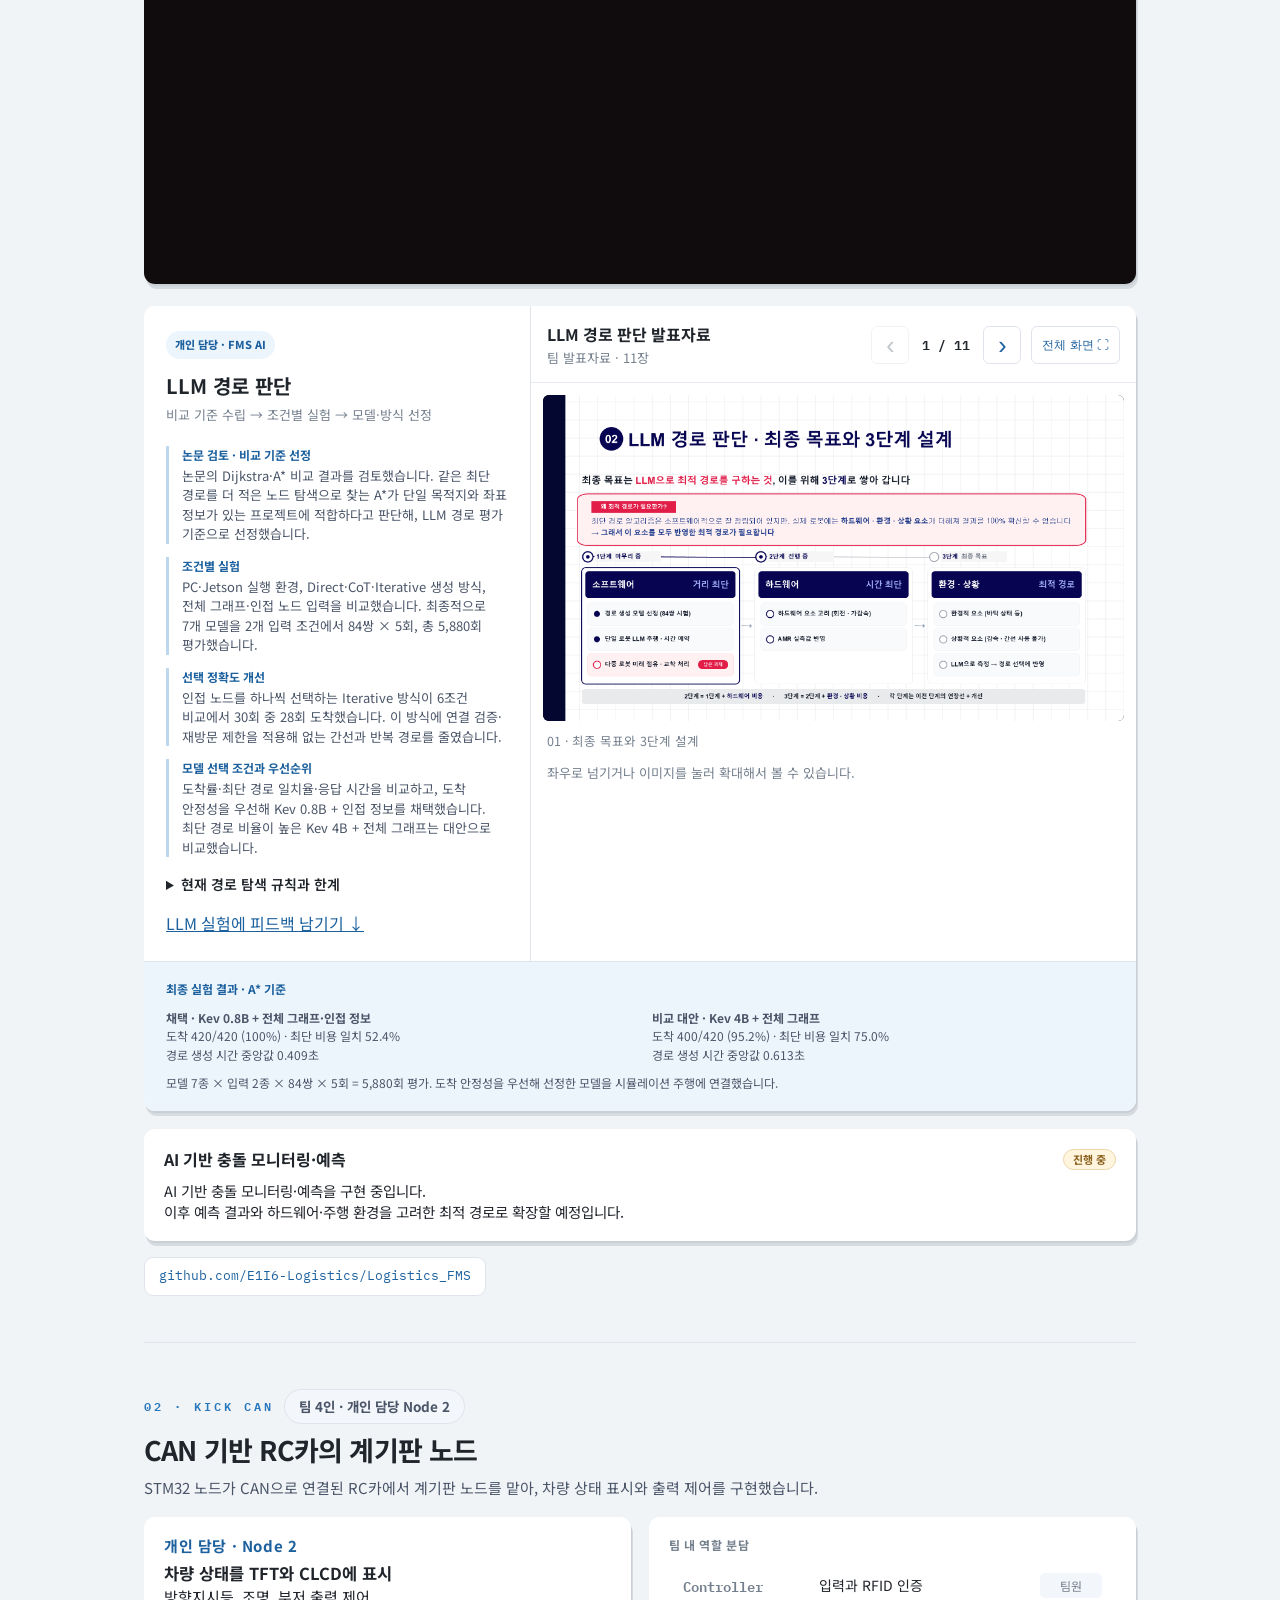
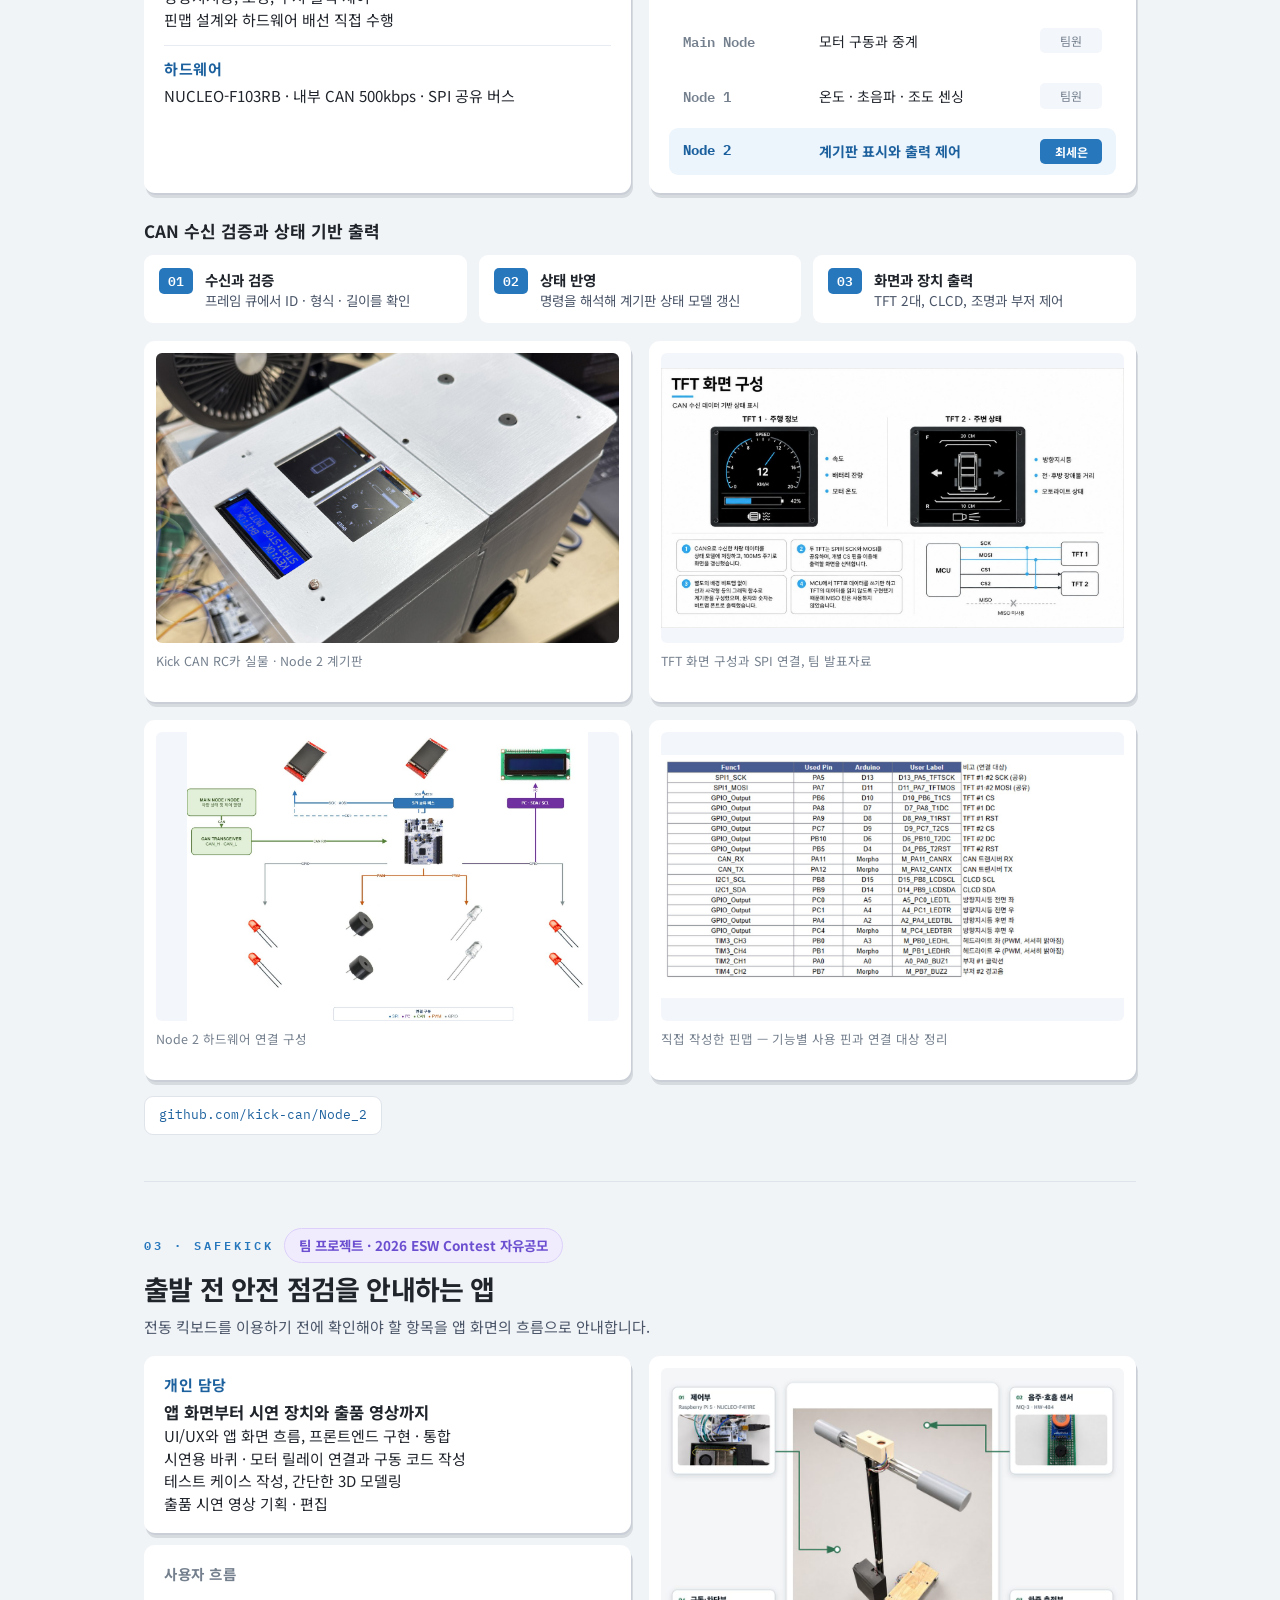
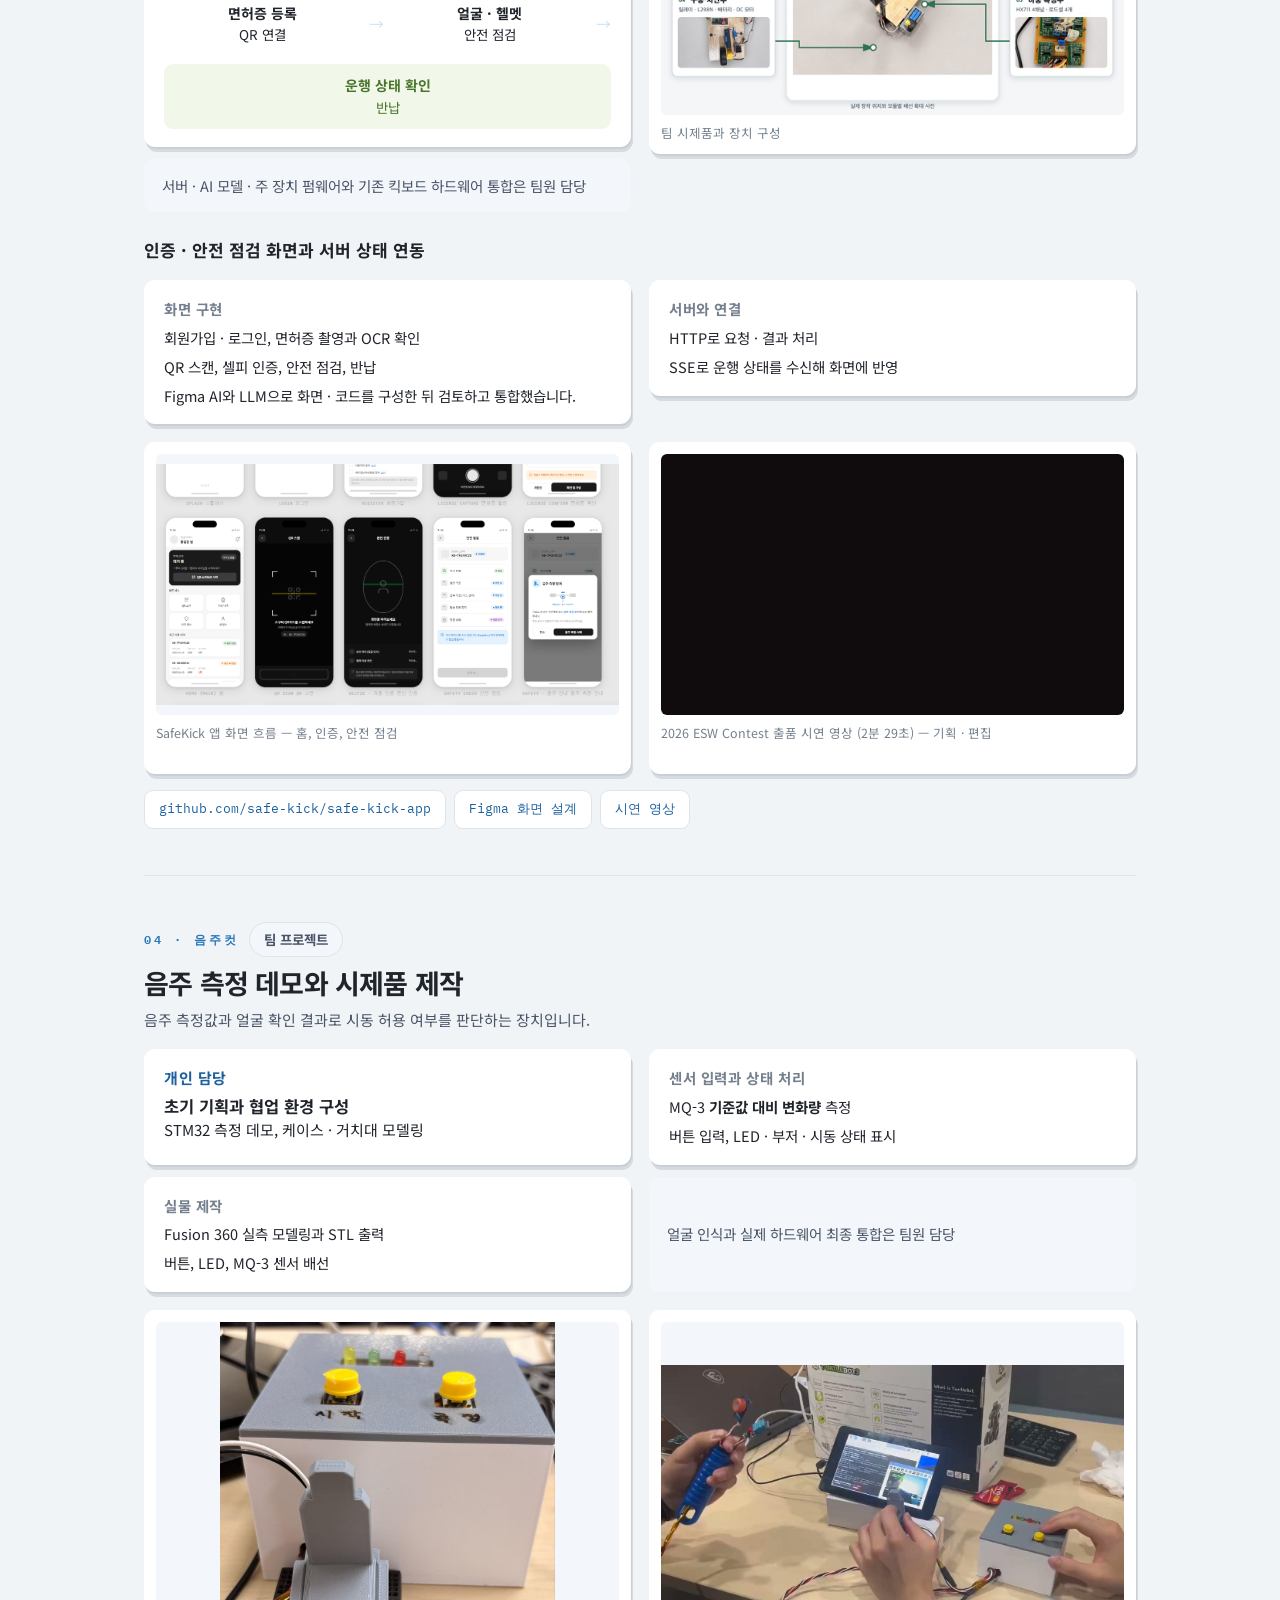
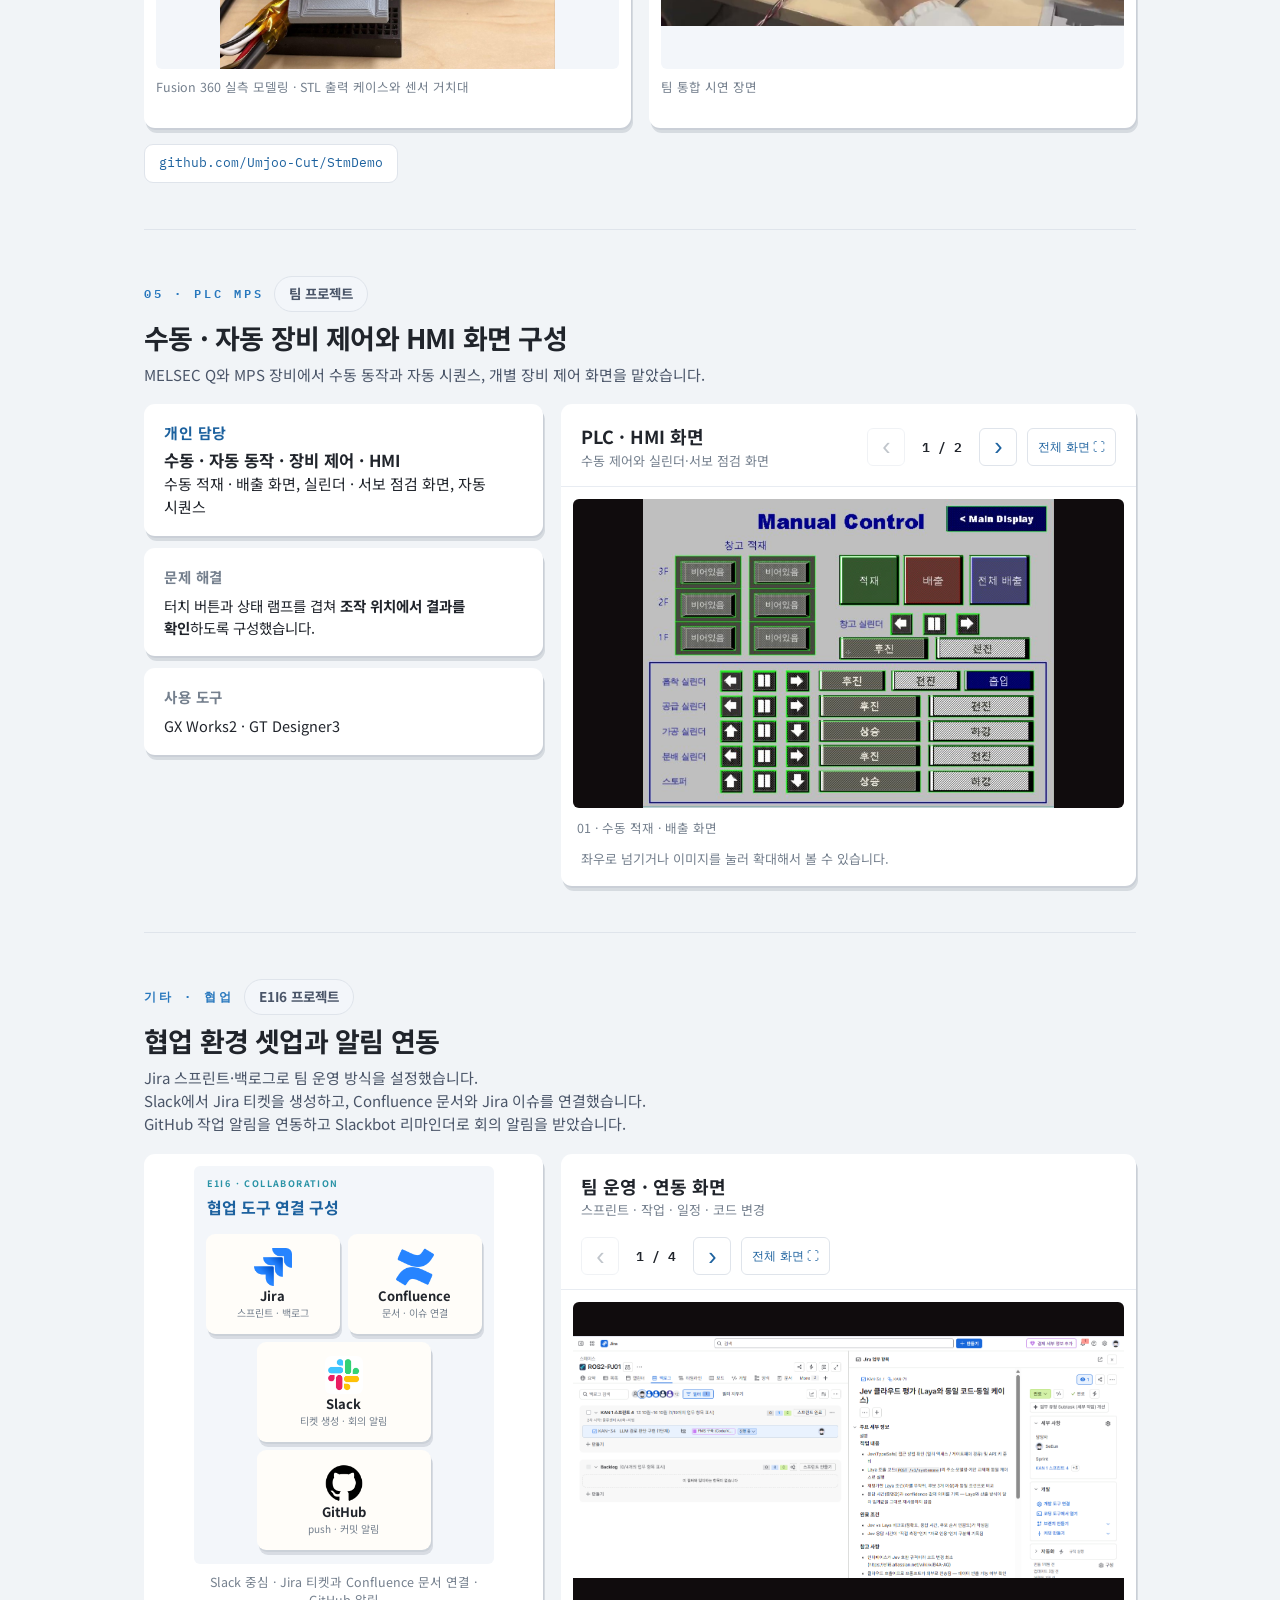
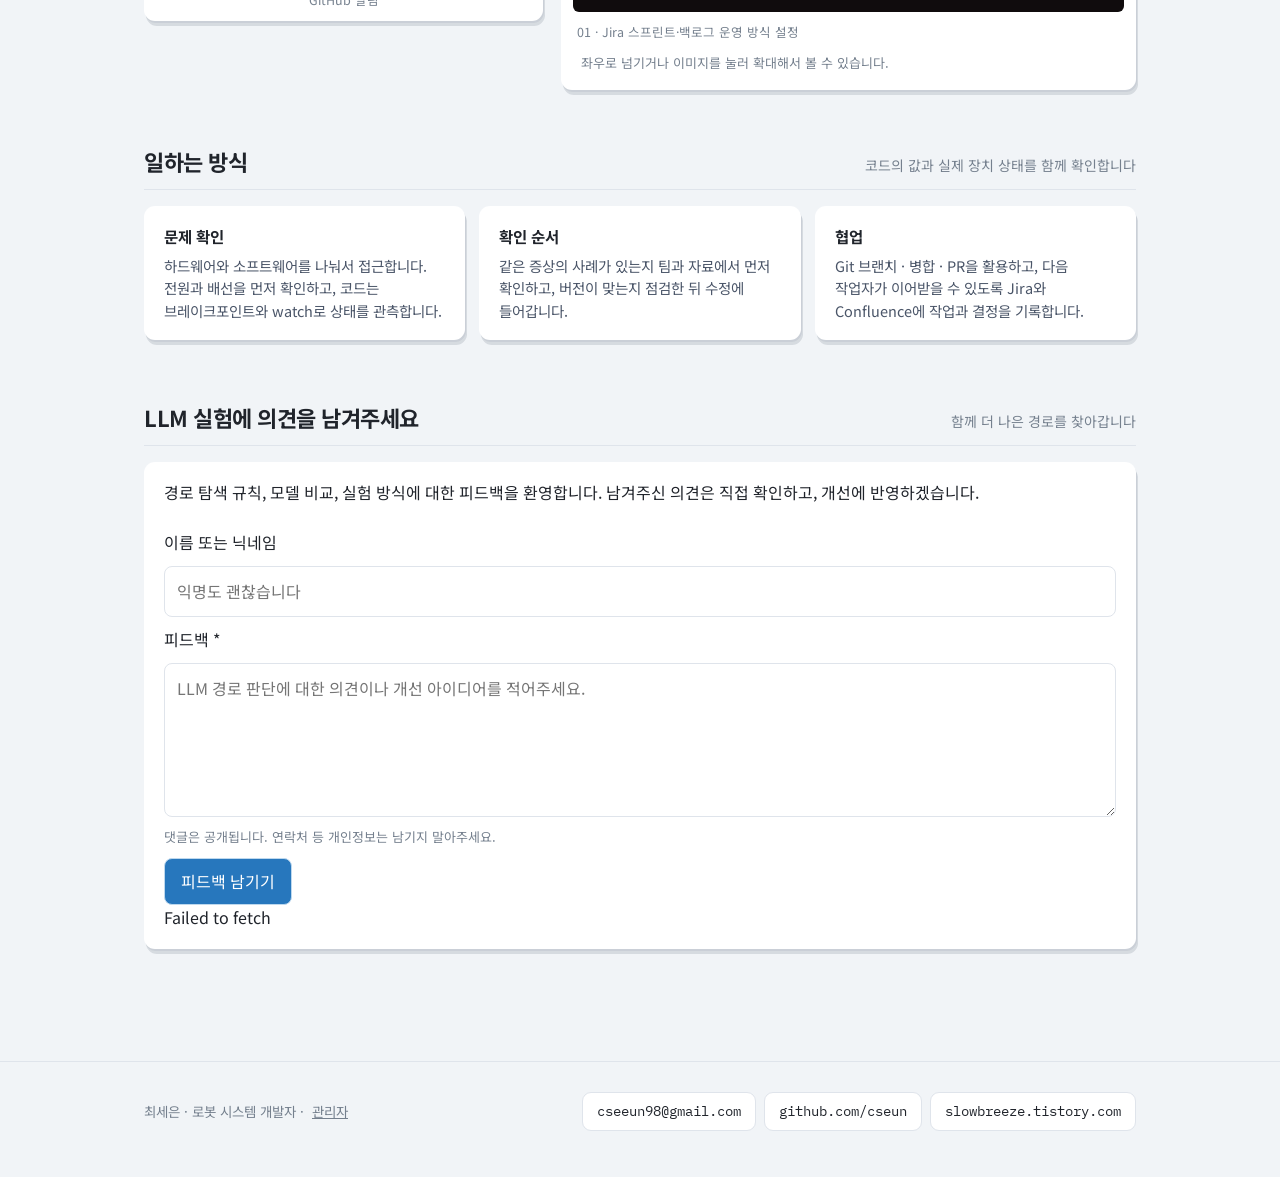
==== commit 41119eb5: "Add LLM feedback and password-protected visitor analytics" ====
--- a/index.html
+++ b/index.html
@@ -10,6 +10,8 @@
 <link href="https://fonts.googleapis.com/css2?family=IBM+Plex+Mono:wght@400;600&family=Noto+Sans+KR:wght@400;500;700;900&display=swap" rel="stylesheet">
 <link rel="stylesheet" href="styles.css?v=20261021-3">
 <link rel="stylesheet" id="portfolio-theme" href="theme-original.css?v=20261019-2">
+<script src="community-config.js" defer></script>
+<script src="community.js" defer></script>
 <script src="presentation.js?v=20261021-3" defer></script>
 </head>
 <body>
@@ -328,7 +330,11 @@
               <li><strong>선택 정확도 개선</strong>인접 노드를 하나씩 선택하는 Iterative 방식이 6조건 비교에서 30회 중 28회 도착했습니다. 이 방식에 연결 검증·재방문 제한을 적용해 없는 간선과 반복 경로를 줄였습니다.</li>
               <li><strong>모델 선택 조건과 우선순위</strong>도착률·최단 경로 일치율·응답 시간을 비교하고, 도착 안정성을 우선해 Kev 0.8B + 인접 정보를 채택했습니다. 최단 경로 비율이 높은 Kev 4B + 전체 그래프는 대안으로 비교했습니다.</li>
             </ul>
-
+            <details class="route-rules"><summary>현재 경로 탐색 규칙과 한계</summary>
+              <ul><li>노드별 총 방문 횟수는 최대 2회로 제한합니다.</li><li>같은 방향성 엣지는 한 번만 사용합니다.</li><li>다음 후보를 고를 때 직전 노드를 우선 제외합니다.</li><li>후보가 없을 때만 미사용 역방향 엣지를 통한 backtrace를 허용합니다. 이때도 노드 방문 제한을 적용합니다.</li></ul>
+              <p>반복 탐색 중 경로 생성에 실패할 수 있으며, 이 규칙만으로 도착이나 최단 경로를 보장하지 않습니다.</p>
+            </details>
+            <a href="#llm-feedback">LLM 실험에 피드백 남기기 ↓</a>
           </div>
           <div class="fms-presentation-media">
             <div class="presentation-header">
@@ -689,9 +695,21 @@
   </div>
 </section>
 
+<section id="llm-feedback" class="feedback-section"><div class="wrap">
+  <div class="sec-head"><h2>LLM 실험에 의견을 남겨주세요</h2><p>함께 더 나은 경로를 찾아갑니다</p></div>
+  <div class="card"><p>경로 탐색 규칙, 모델 비교, 실험 방식에 대한 피드백을 환영합니다. 남겨주신 의견은 직접 확인하고, 개선에 반영하겠습니다.</p>
+  <form id="feedback-form"><label for="feedback-name">이름 또는 닉네임</label><input id="feedback-name" name="name" maxlength="40" placeholder="익명도 괜찮습니다" autocomplete="nickname">
+  <label for="feedback-message">피드백 <span aria-hidden="true">*</span></label><textarea id="feedback-message" name="message" required minlength="5" maxlength="2000" rows="5" placeholder="LLM 경로 판단에 대한 의견이나 개선 아이디어를 적어주세요."></textarea>
+  <p class="feedback-note">댓글은 공개됩니다. 연락처 등 개인정보는 남기지 말아주세요.</p><button type="submit">피드백 남기기</button></form>
+  <p id="feedback-status" role="status"></p><div id="feedback-list" aria-label="공개 피드백"></div><button id="feedback-more" type="button" hidden>이전 댓글 더 보기</button></div>
+</div></section>
+<dialog id="admin-dialog" class="community-dialog"><button type="button" id="admin-close" aria-label="관리자 창 닫기">닫기 ×</button><h2>관리자 방문 통계</h2>
+<form id="admin-login"><label for="admin-password">관리자 비밀번호</label><input id="admin-password" type="password" required autocomplete="current-password"><button type="submit">통계 확인</button></form>
+<p id="admin-status" role="status"></p><div id="admin-stats" hidden></div><button id="admin-logout" type="button" hidden>로그아웃</button></dialog>
+
 <footer class="site">
   <div class="wrap inner">
-    <p>최세은 · 로봇 시스템 개발자</p>
+    <p>최세은 · 로봇 시스템 개발자 · <button id="admin-open" class="admin-link" type="button">관리자</button></p>
     <div class="factlist" style="margin:0">
       <a class="fact" href="mailto:cseeun98@gmail.com"><span class="mono">cseeun98@gmail.com</span></a>
       <a class="fact" href="https://github.com/cseun"><span class="mono">github.com/cseun</span></a>
--- a/styles.css
+++ b/styles.css
@@ -903,3 +903,25 @@
 .fms-final-results > strong, .fms-final-results > p:last-child { grid-column: 1 / -1; }
 .fms-presentation-card > .fms-final-results p { margin: 0; }
 @media(max-width:600px) { .fms-presentation-card > .fms-final-results { grid-template-columns: minmax(0,1fr); padding: 16px; } }
+
+/* Feedback and private analytics */
+.feedback-section { padding: 56px 0; }
+#feedback-form { display: grid; gap: 10px; margin-top: 24px; }
+#feedback-form input, #feedback-form textarea, #admin-password { width: 100%; font: inherit; color: var(--text); padding: 12px; border: 1px solid var(--line); border-radius: 8px; background: var(--surface); }
+#feedback-form textarea { resize: vertical; }
+.feedback-section button, .community-dialog button { font: inherit; cursor: pointer; padding: 10px 16px; border: 1px solid var(--primary-line); border-radius: 8px; background: var(--primary); color: white; }
+#feedback-form button { justify-self: start; }
+.feedback-note { color: var(--text-dim); font-size: 13px; }
+.feedback-entry { padding: 20px 0; border-top: 1px solid var(--line); }
+.feedback-entry p { white-space: pre-wrap; overflow-wrap: anywhere; }
+.feedback-entry time { margin-left: 12px; font-size: 12px; color: var(--text-dim); }
+.community-dialog { width: min(620px, calc(100% - 32px)); max-height: 85vh; overflow: auto; padding: 24px; border: 1px solid var(--line); border-radius: 12px; background: var(--surface); color: var(--text); }
+.community-dialog::backdrop { background: #100c0d88; }
+#admin-login { display: grid; gap: 12px; }
+#admin-close { float: right; }
+.admin-link { background: none; border: 0; padding: 4px; color: inherit; font: inherit; cursor: pointer; text-decoration: underline; }
+#admin-stats table { width: 100%; border-collapse: collapse; margin: 16px 0; }
+#admin-stats td, #admin-stats th { padding: 8px; text-align: left; border-bottom: 1px solid var(--line); }
+.route-rules { margin: 16px 0; font-size: 14px; }
+.route-rules summary { cursor: pointer; font-weight: 600; }
+[hidden] { display: none !important; }
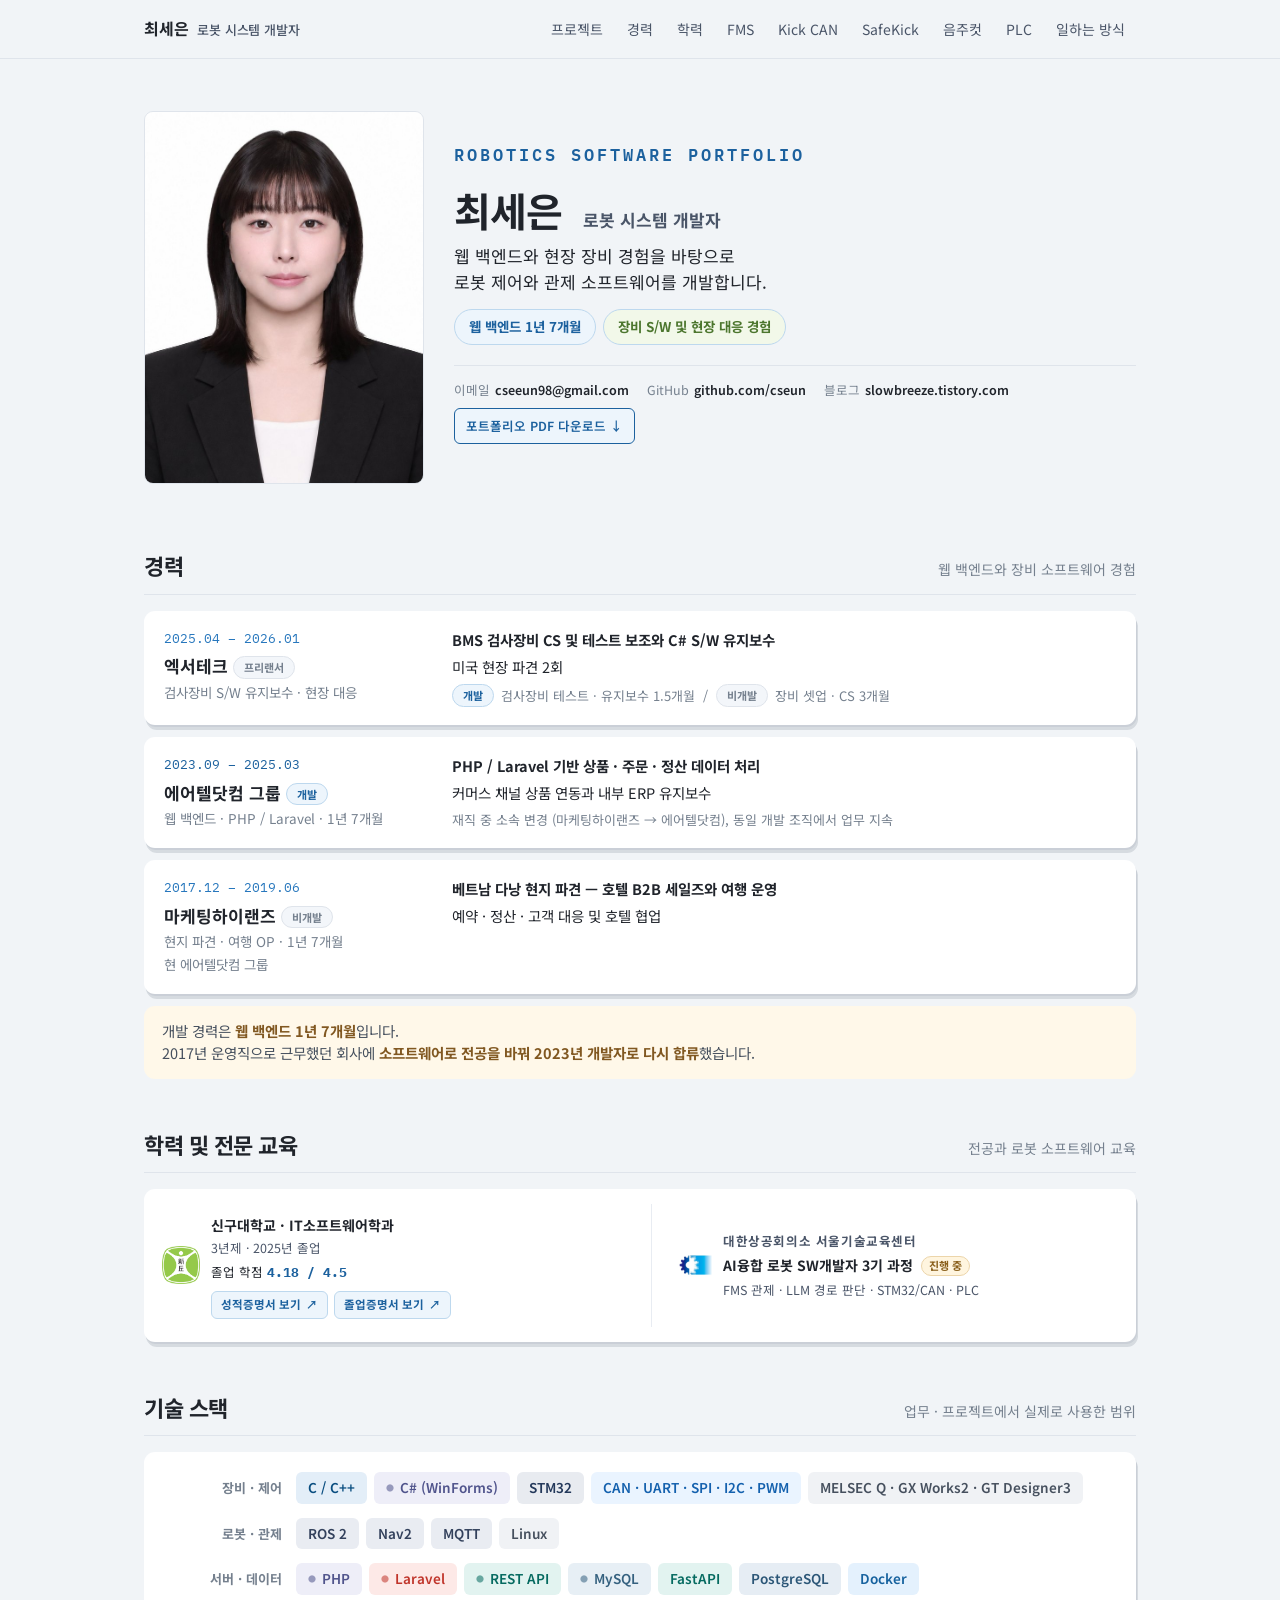
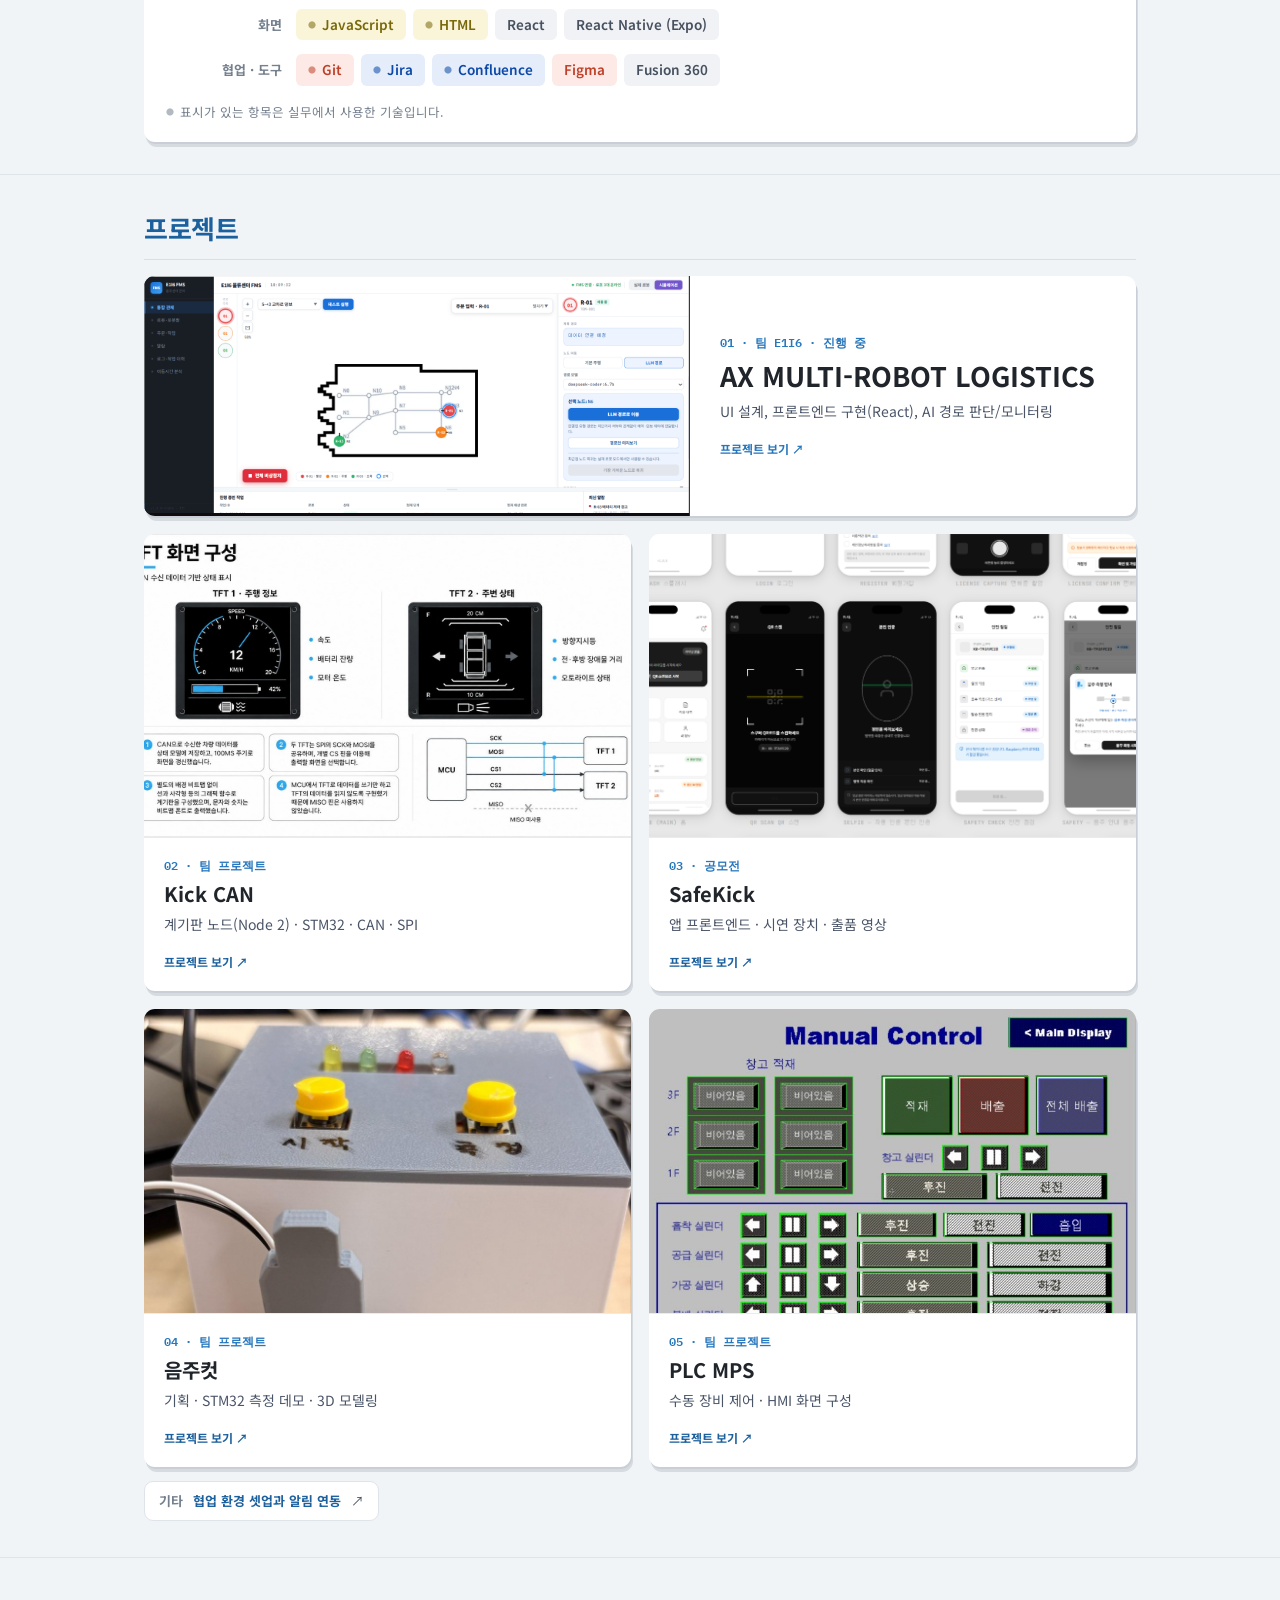
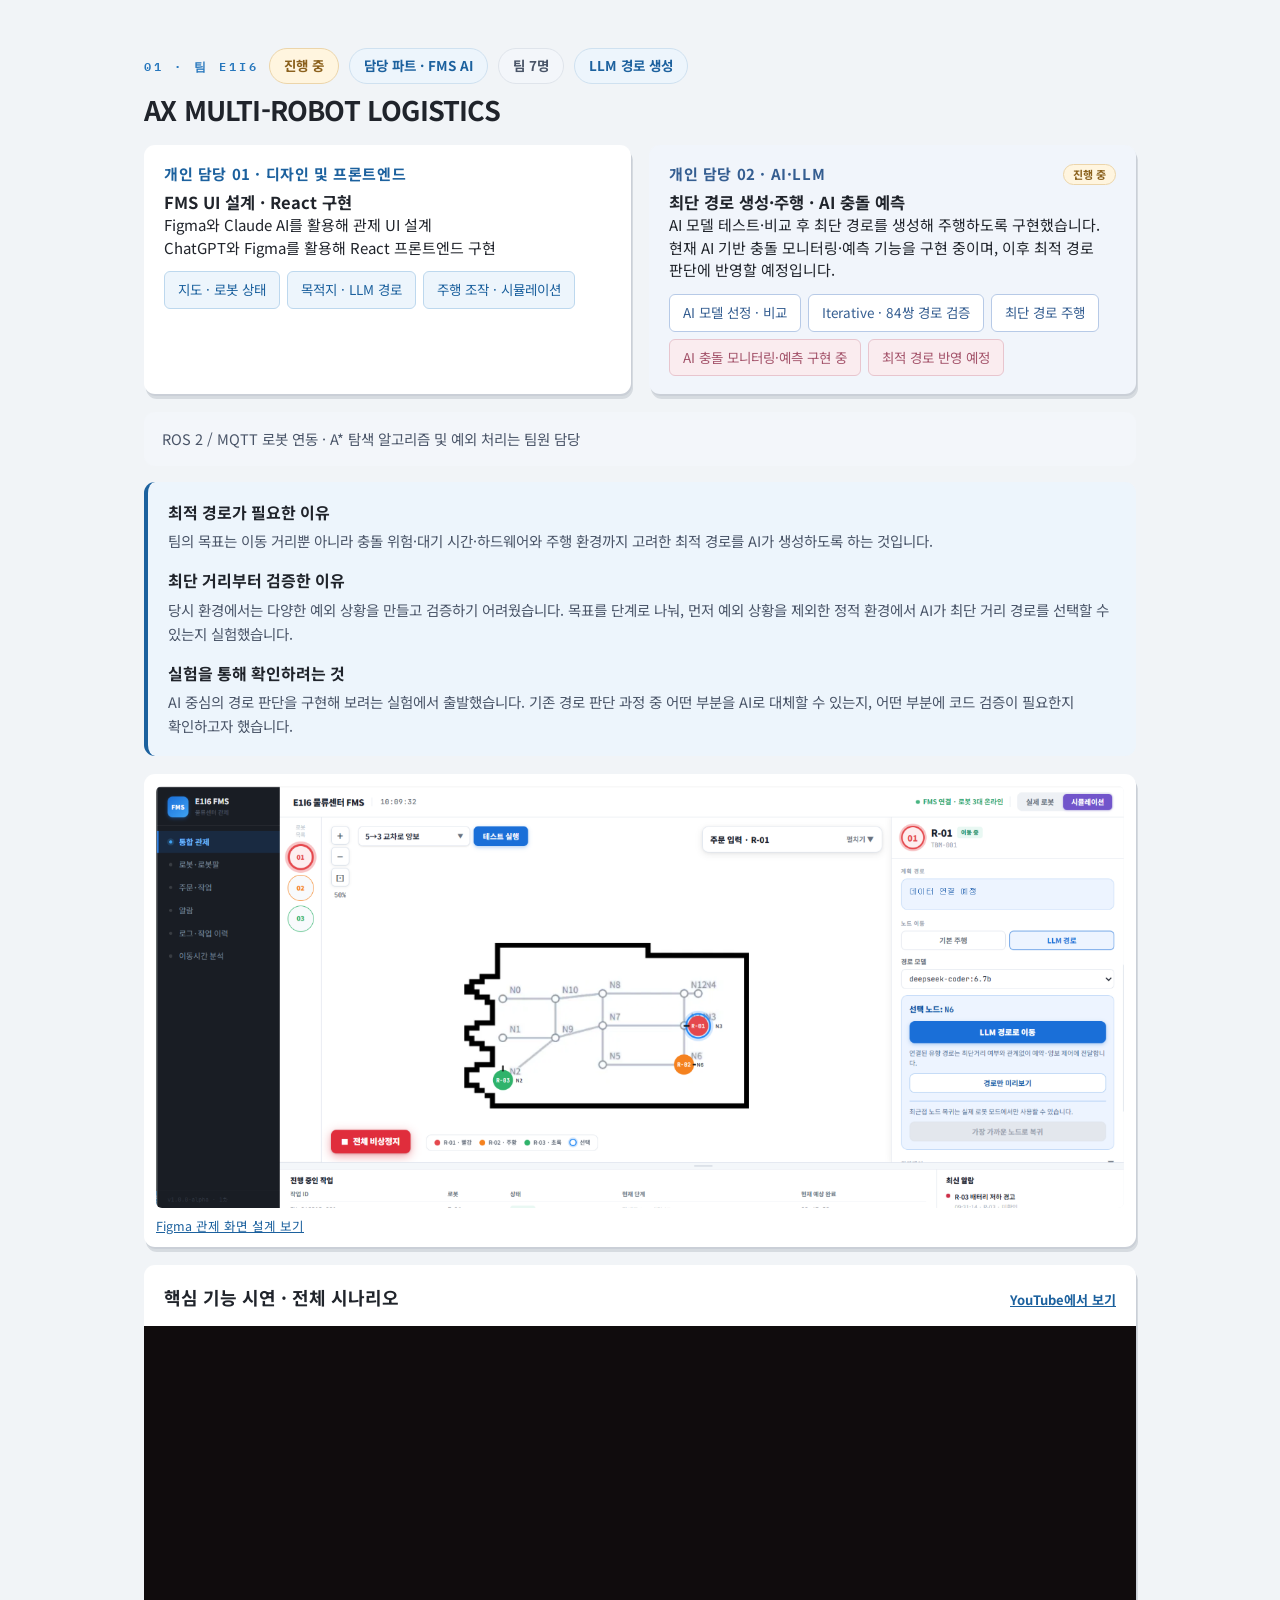
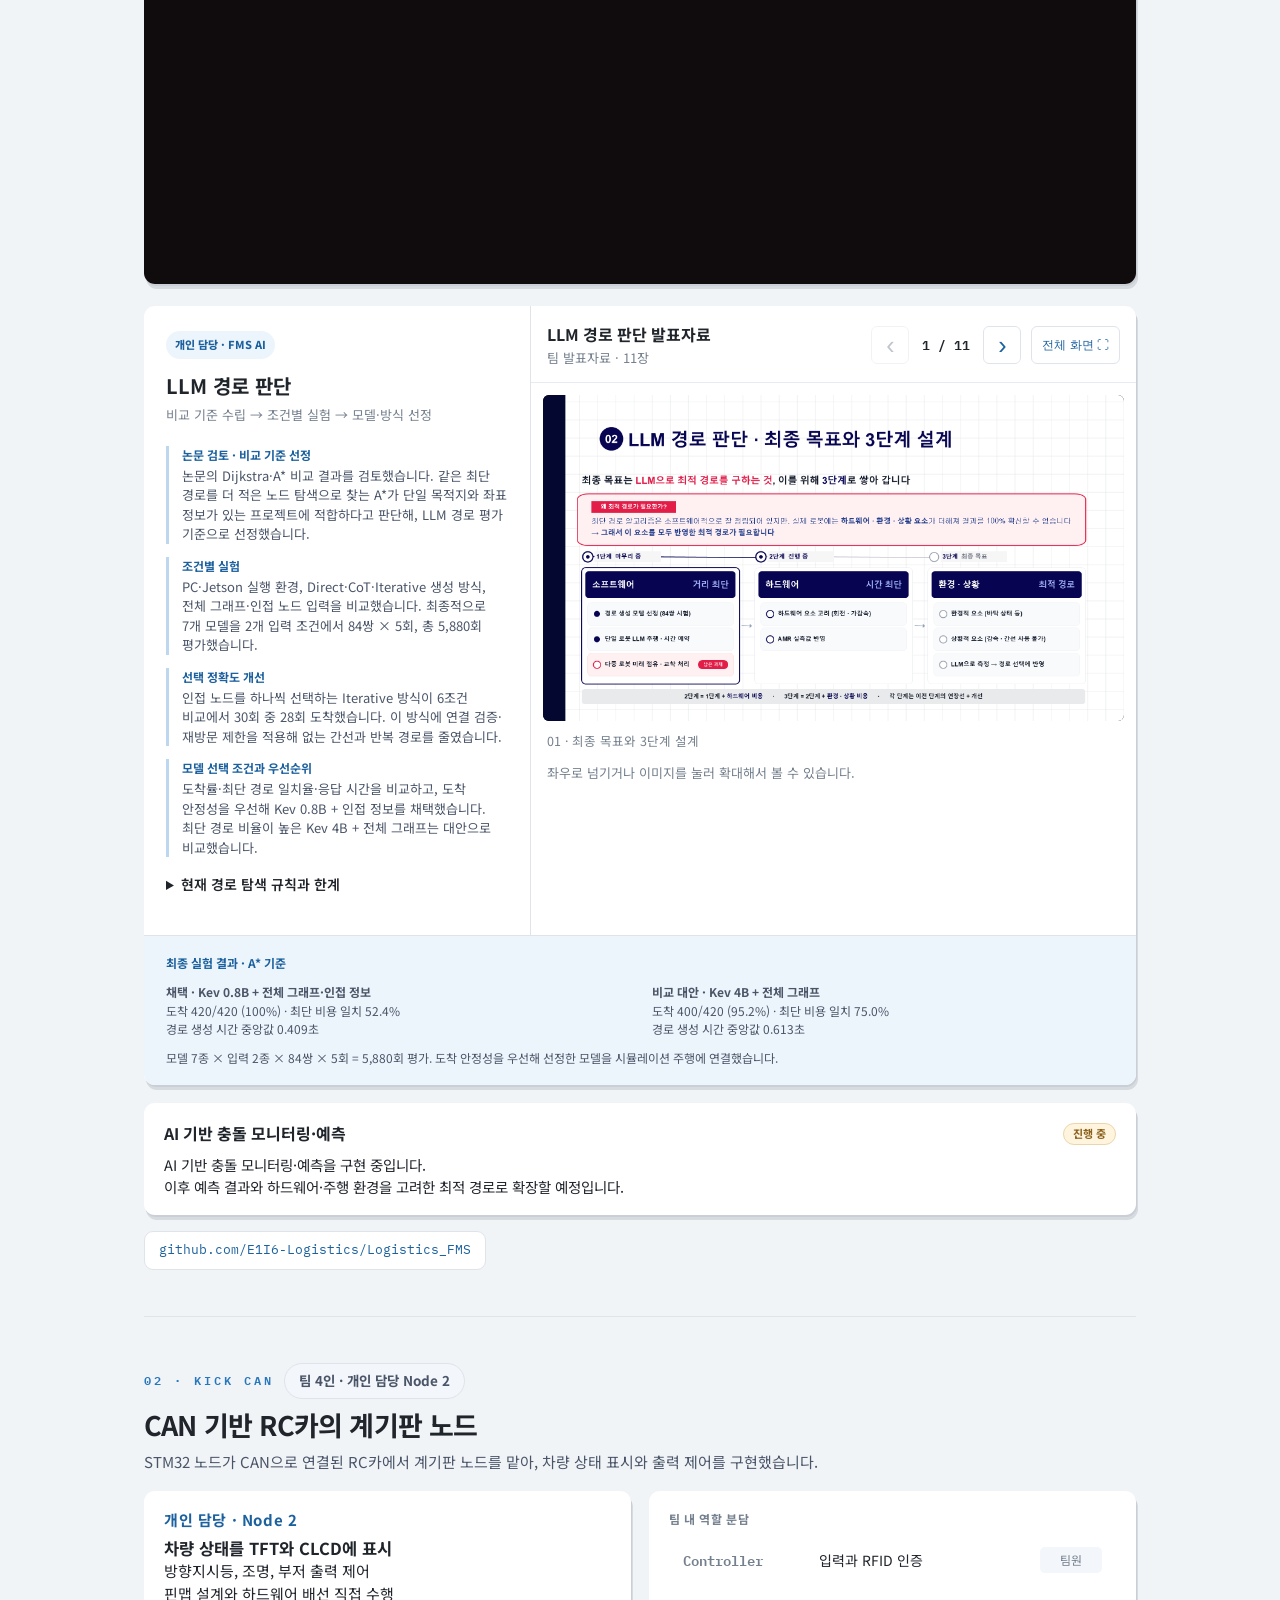
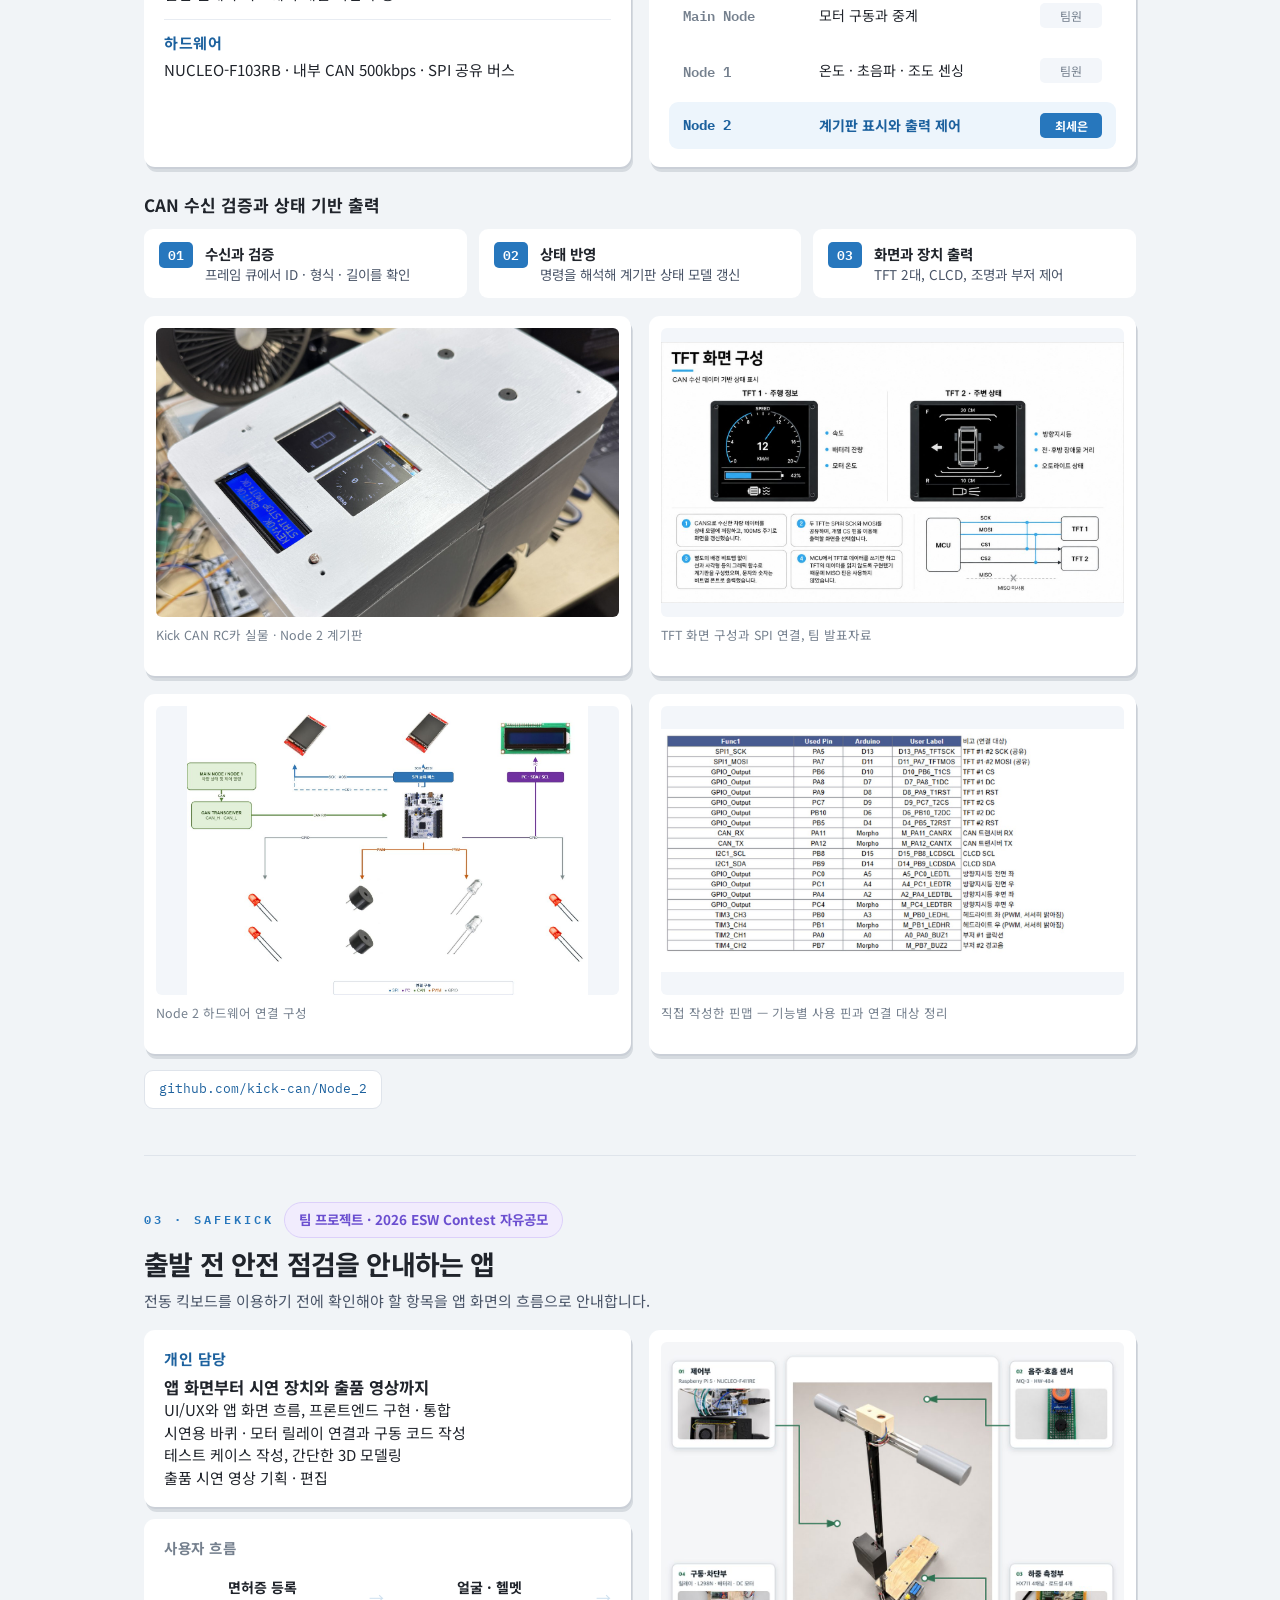
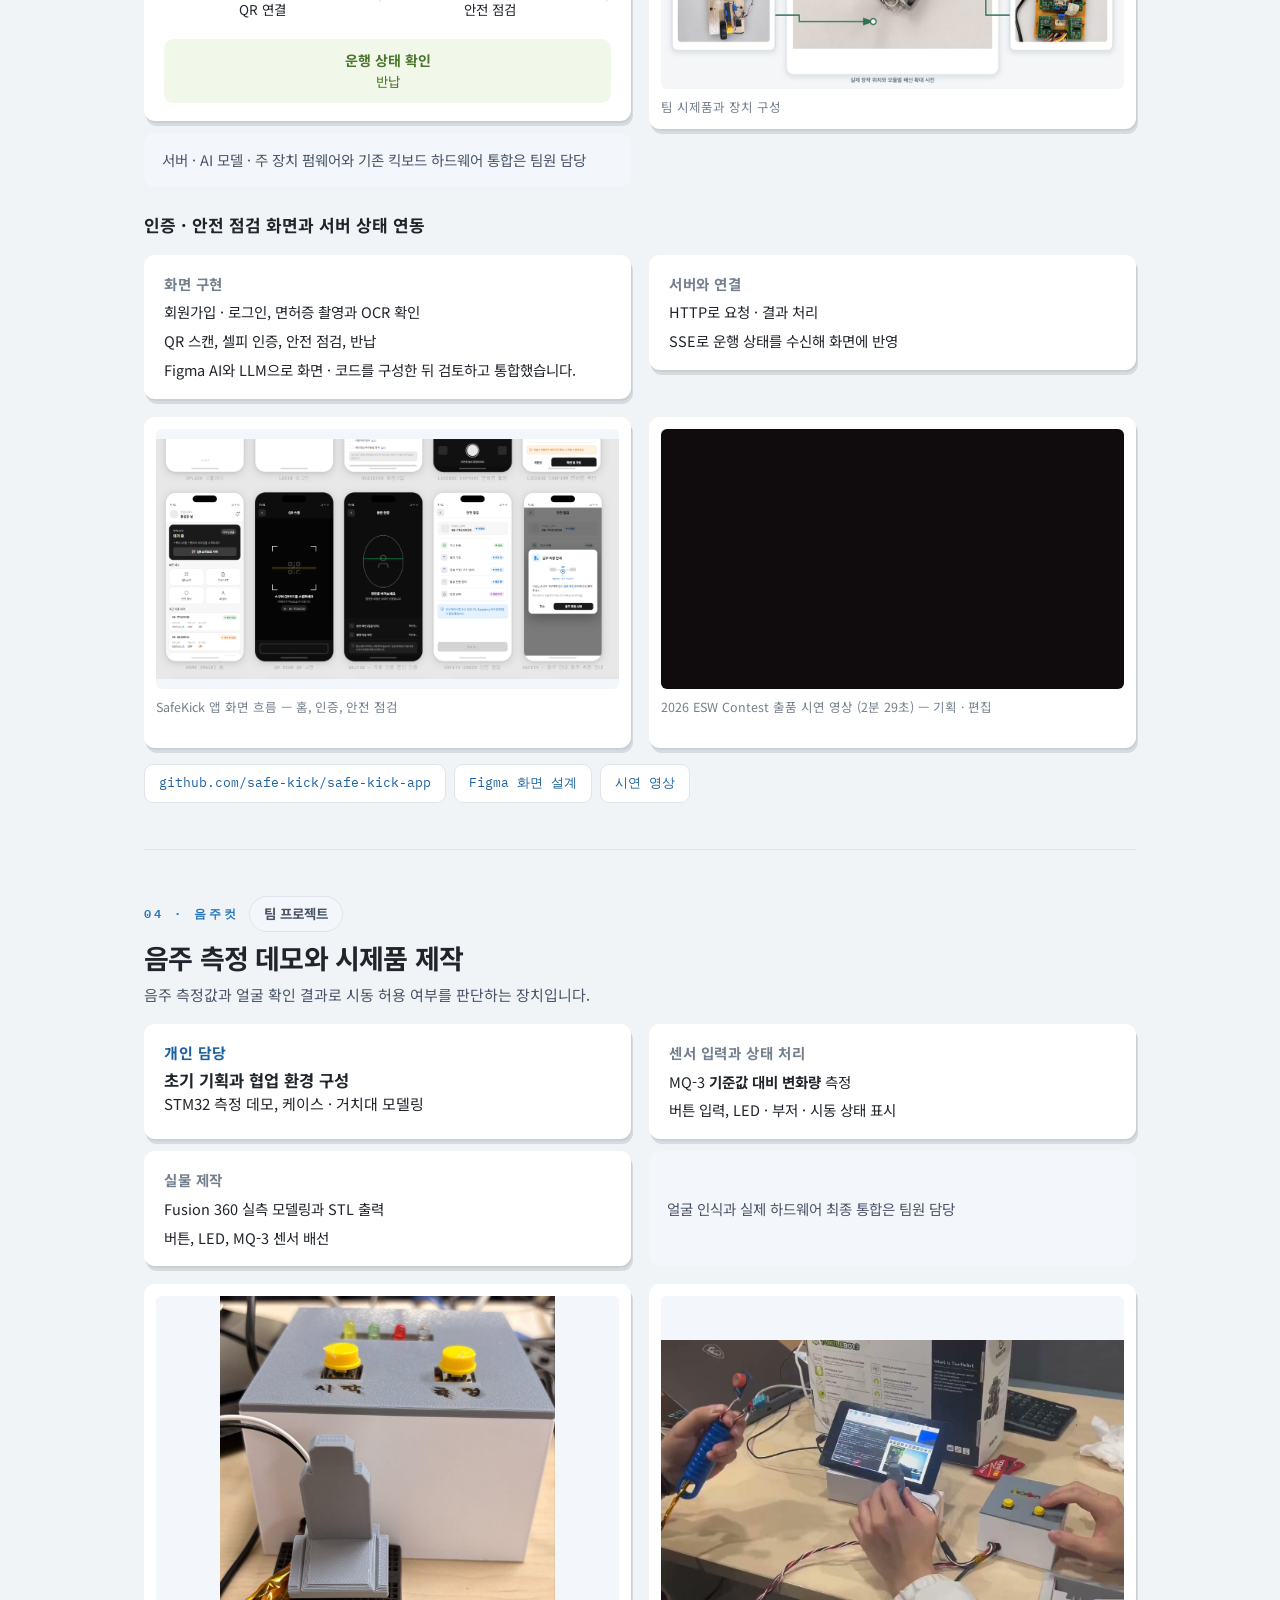
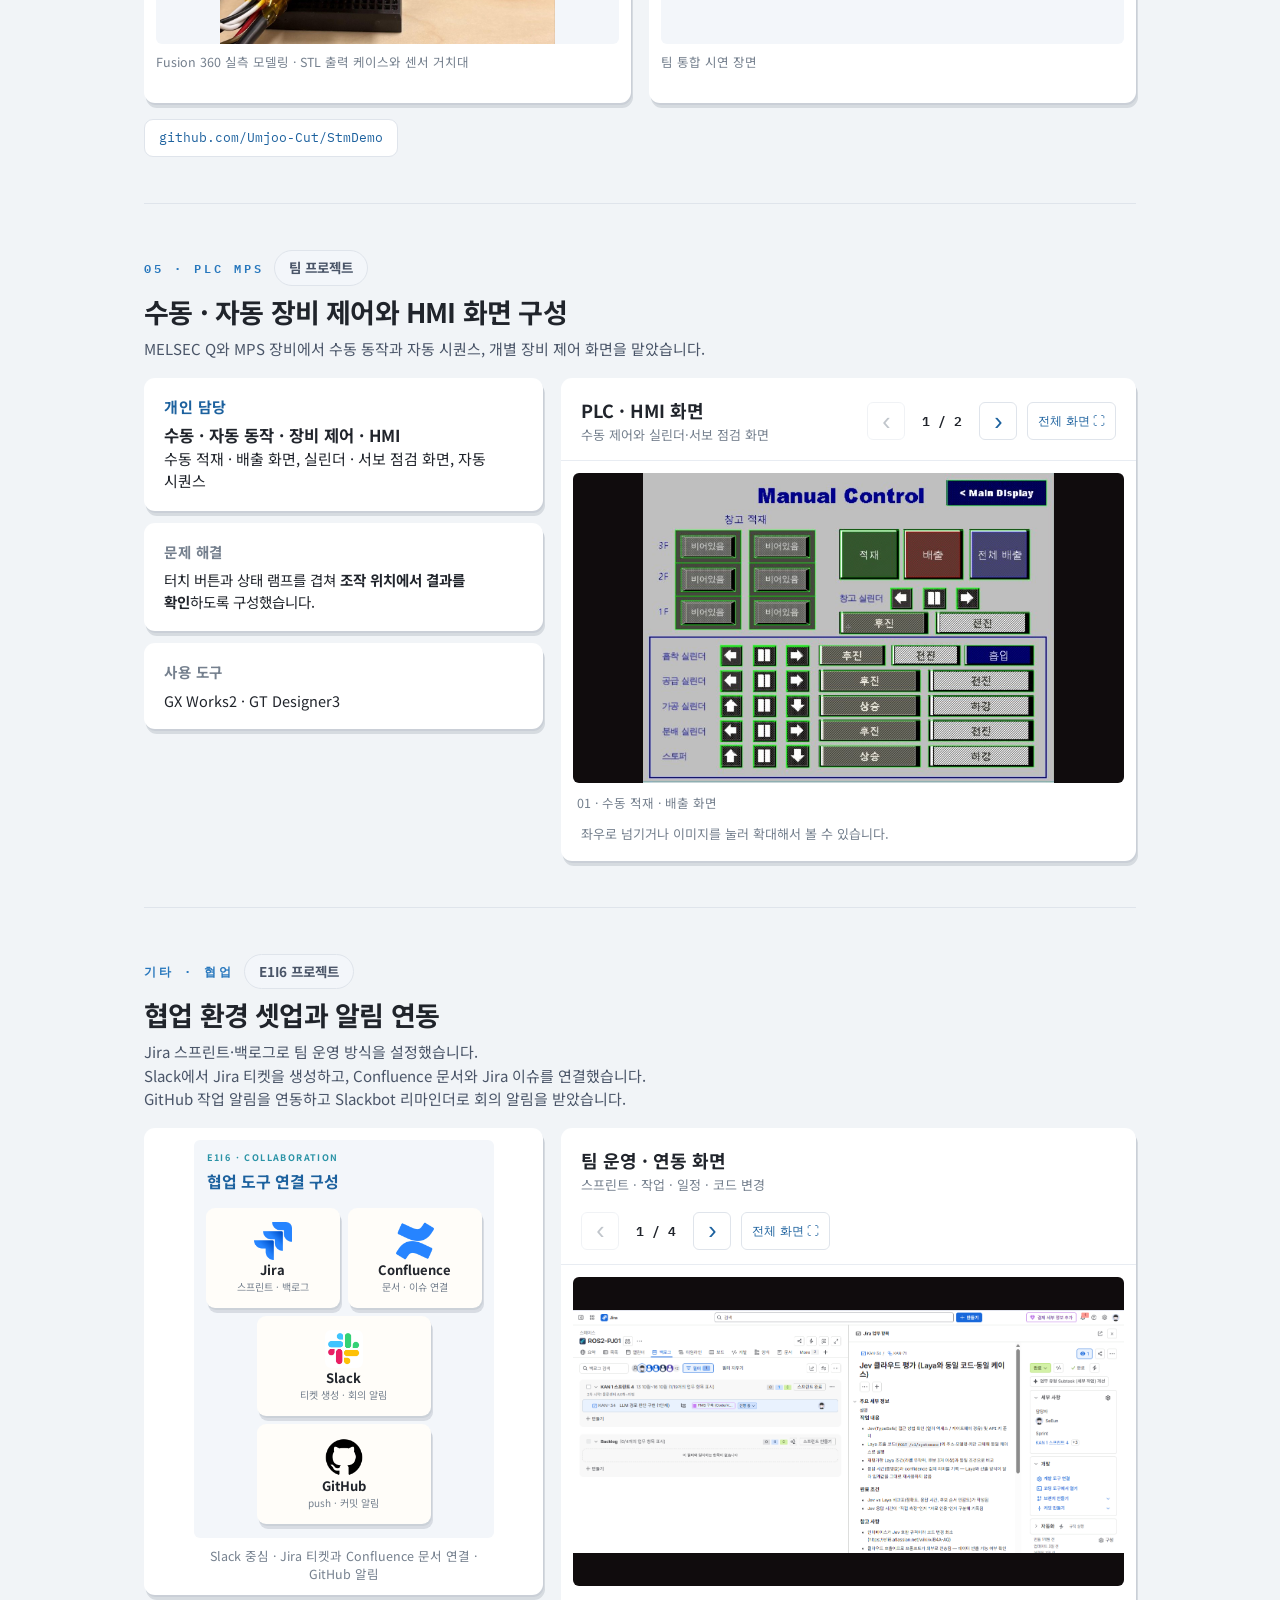
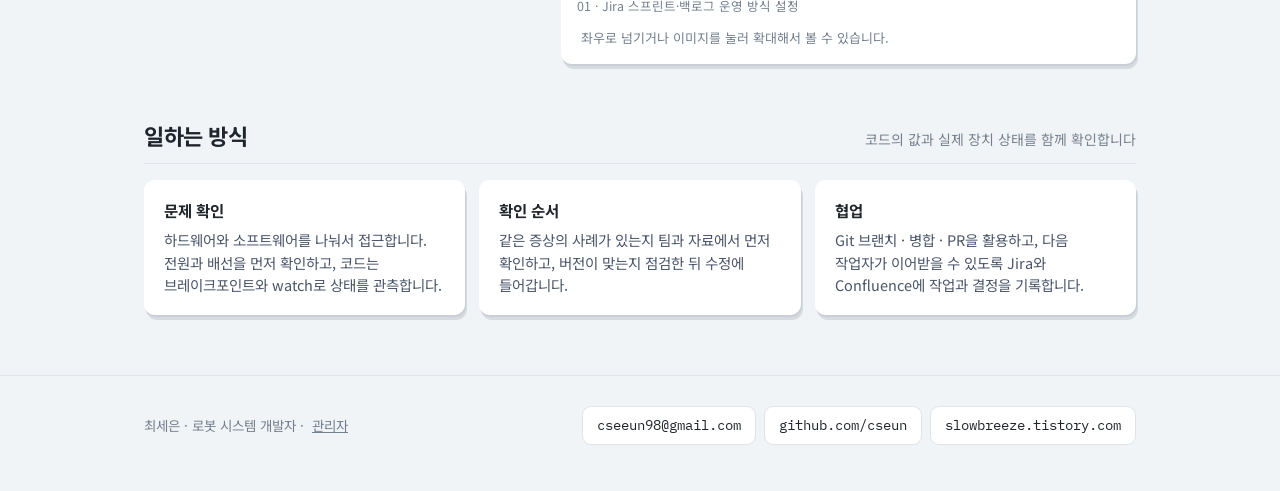
==== commit 89f90e4b: "Remove comments while retaining private visitor analytics" ====
--- a/index.html
+++ b/index.html
@@ -8,10 +8,10 @@
 <link rel="preconnect" href="https://fonts.googleapis.com">
 <link rel="preconnect" href="https://fonts.gstatic.com" crossorigin>
 <link href="https://fonts.googleapis.com/css2?family=IBM+Plex+Mono:wght@400;600&family=Noto+Sans+KR:wght@400;500;700;900&display=swap" rel="stylesheet">
-<link rel="stylesheet" href="styles.css?v=20261021-3">
+<link rel="stylesheet" href="styles.css?v=20261023-2">
 <link rel="stylesheet" id="portfolio-theme" href="theme-original.css?v=20261019-2">
 <script src="community-config.js" defer></script>
-<script src="community.js" defer></script>
+<script src="community.js?v=20261023-2" defer></script>
 <script src="presentation.js?v=20261021-3" defer></script>
 </head>
 <body>
@@ -334,7 +334,6 @@
               <ul><li>노드별 총 방문 횟수는 최대 2회로 제한합니다.</li><li>같은 방향성 엣지는 한 번만 사용합니다.</li><li>다음 후보를 고를 때 직전 노드를 우선 제외합니다.</li><li>후보가 없을 때만 미사용 역방향 엣지를 통한 backtrace를 허용합니다. 이때도 노드 방문 제한을 적용합니다.</li></ul>
               <p>반복 탐색 중 경로 생성에 실패할 수 있으며, 이 규칙만으로 도착이나 최단 경로를 보장하지 않습니다.</p>
             </details>
-            <a href="#llm-feedback">LLM 실험에 피드백 남기기 ↓</a>
           </div>
           <div class="fms-presentation-media">
             <div class="presentation-header">
@@ -695,14 +694,6 @@
   </div>
 </section>
 
-<section id="llm-feedback" class="feedback-section"><div class="wrap">
-  <div class="sec-head"><h2>LLM 실험에 의견을 남겨주세요</h2><p>함께 더 나은 경로를 찾아갑니다</p></div>
-  <div class="card"><p>경로 탐색 규칙, 모델 비교, 실험 방식에 대한 피드백을 환영합니다. 남겨주신 의견은 직접 확인하고, 개선에 반영하겠습니다.</p>
-  <form id="feedback-form"><label for="feedback-name">이름 또는 닉네임</label><input id="feedback-name" name="name" maxlength="40" placeholder="익명도 괜찮습니다" autocomplete="nickname">
-  <label for="feedback-message">피드백 <span aria-hidden="true">*</span></label><textarea id="feedback-message" name="message" required minlength="5" maxlength="2000" rows="5" placeholder="LLM 경로 판단에 대한 의견이나 개선 아이디어를 적어주세요."></textarea>
-  <p class="feedback-note">댓글은 공개됩니다. 연락처 등 개인정보는 남기지 말아주세요.</p><button type="submit">피드백 남기기</button></form>
-  <p id="feedback-status" role="status"></p><div id="feedback-list" aria-label="공개 피드백"></div><button id="feedback-more" type="button" hidden>이전 댓글 더 보기</button></div>
-</div></section>
 <dialog id="admin-dialog" class="community-dialog"><button type="button" id="admin-close" aria-label="관리자 창 닫기">닫기 ×</button><h2>관리자 방문 통계</h2>
 <form id="admin-login"><label for="admin-password">관리자 비밀번호</label><input id="admin-password" type="password" required autocomplete="current-password"><button type="submit">통계 확인</button></form>
 <p id="admin-status" role="status"></p><div id="admin-stats" hidden></div><button id="admin-logout" type="button" hidden>로그아웃</button></dialog>
--- a/styles.css
+++ b/styles.css
@@ -904,17 +904,10 @@
 .fms-presentation-card > .fms-final-results p { margin: 0; }
 @media(max-width:600px) { .fms-presentation-card > .fms-final-results { grid-template-columns: minmax(0,1fr); padding: 16px; } }
 
-/* Feedback and private analytics */
-.feedback-section { padding: 56px 0; }
-#feedback-form { display: grid; gap: 10px; margin-top: 24px; }
-#feedback-form input, #feedback-form textarea, #admin-password { width: 100%; font: inherit; color: var(--text); padding: 12px; border: 1px solid var(--line); border-radius: 8px; background: var(--surface); }
-#feedback-form textarea { resize: vertical; }
-.feedback-section button, .community-dialog button { font: inherit; cursor: pointer; padding: 10px 16px; border: 1px solid var(--primary-line); border-radius: 8px; background: var(--primary); color: white; }
-#feedback-form button { justify-self: start; }
-.feedback-note { color: var(--text-dim); font-size: 13px; }
-.feedback-entry { padding: 20px 0; border-top: 1px solid var(--line); }
-.feedback-entry p { white-space: pre-wrap; overflow-wrap: anywhere; }
-.feedback-entry time { margin-left: 12px; font-size: 12px; color: var(--text-dim); }
+/* Private visitor analytics */
+#admin-password { width: 100%; font: inherit; color: var(--text); padding: 12px; border: 1px solid var(--line); border-radius: 8px; background: var(--surface); }
+.community-dialog button { font: inherit; cursor: pointer; padding: 10px 16px; border: 1px solid var(--primary-line); border-radius: 8px; background: var(--primary); color: white; }
+.analytics-note { color: var(--text-dim); font-size: 13px; }
 .community-dialog { width: min(620px, calc(100% - 32px)); max-height: 85vh; overflow: auto; padding: 24px; border: 1px solid var(--line); border-radius: 12px; background: var(--surface); color: var(--text); }
 .community-dialog::backdrop { background: #100c0d88; }
 #admin-login { display: grid; gap: 12px; }
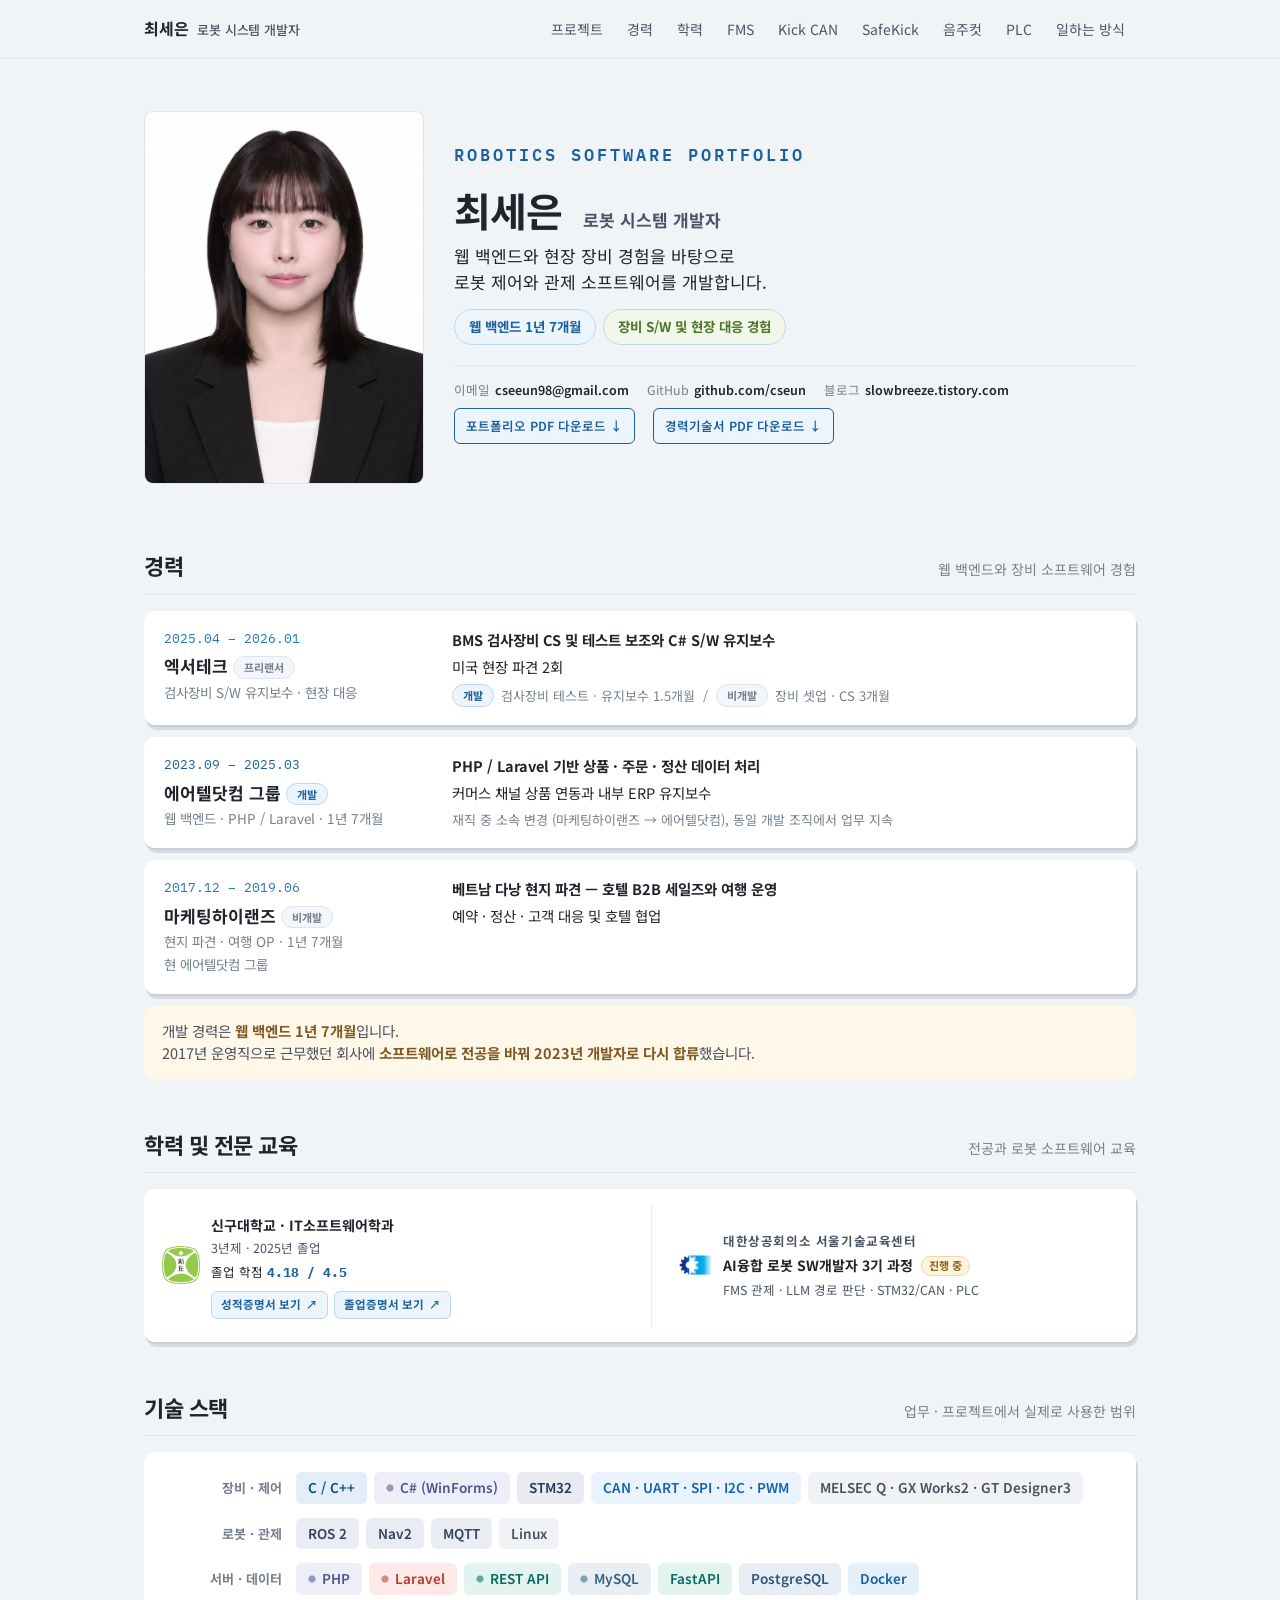
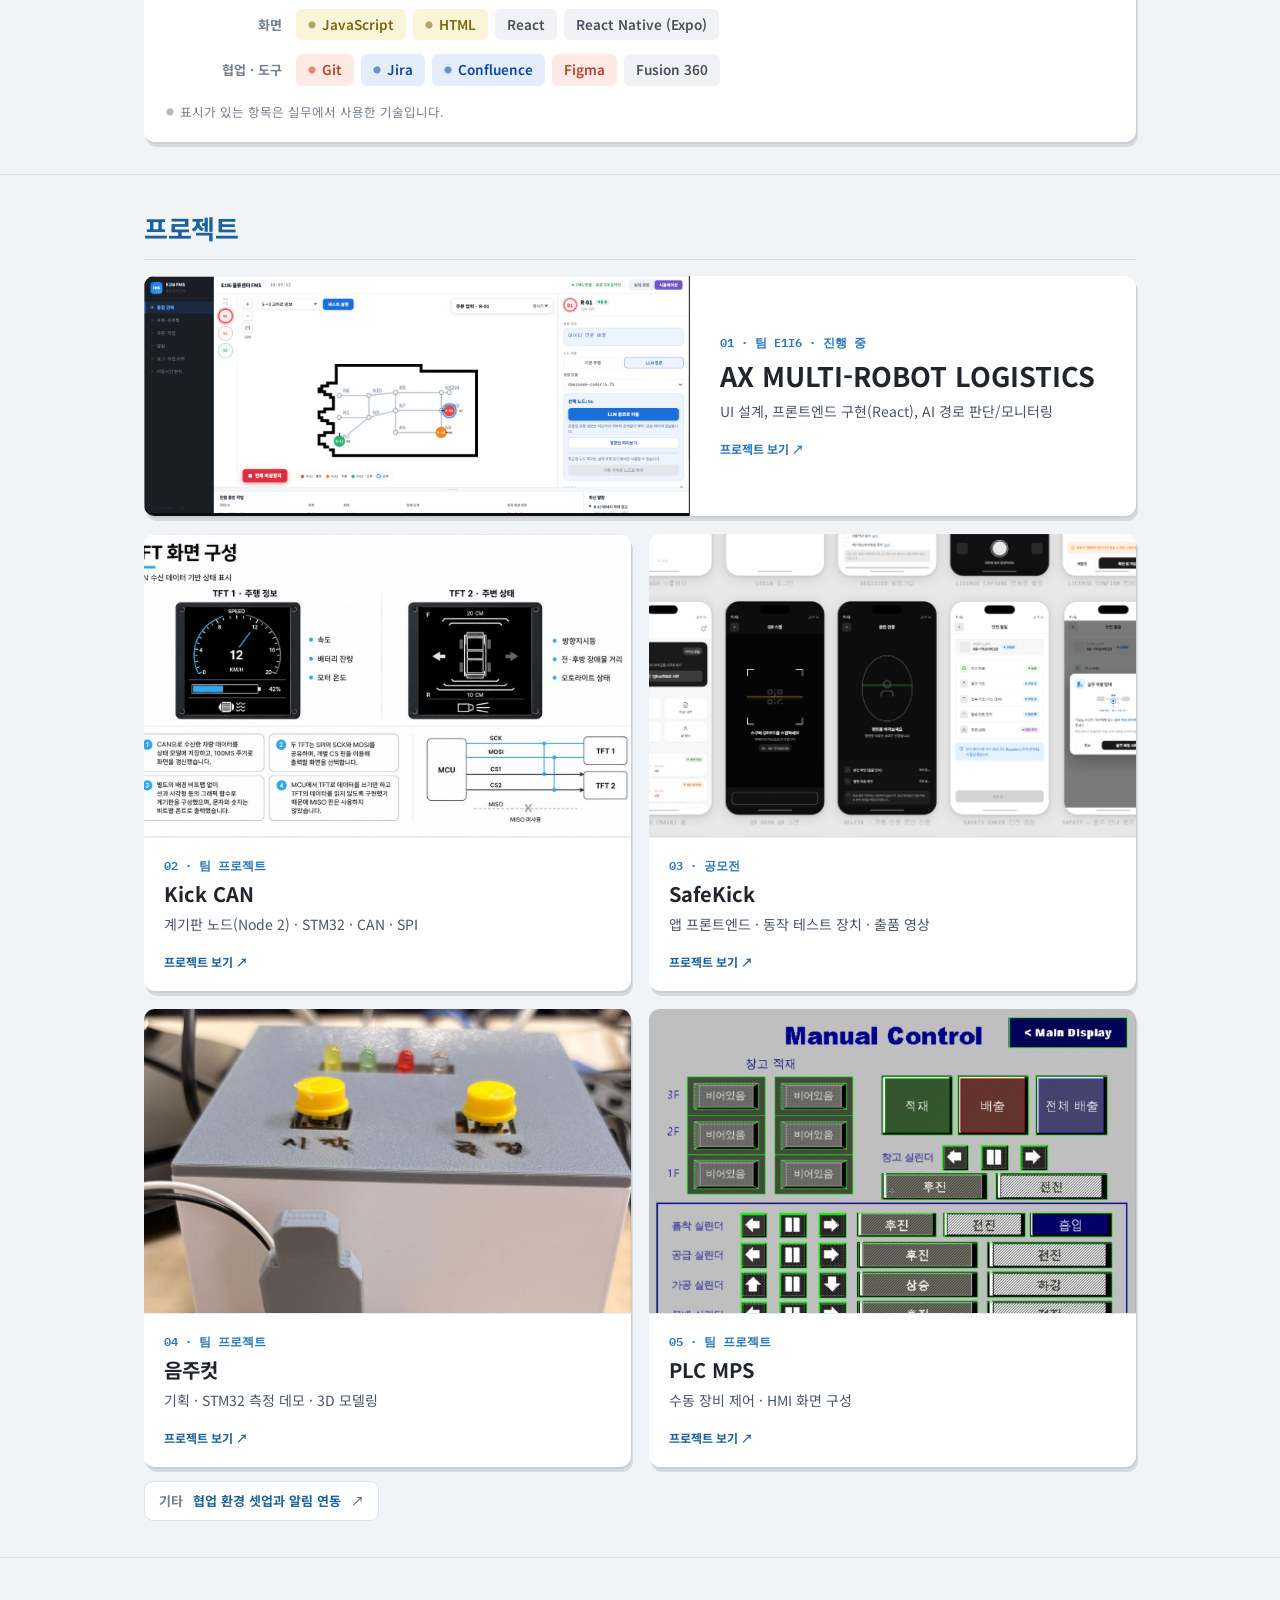
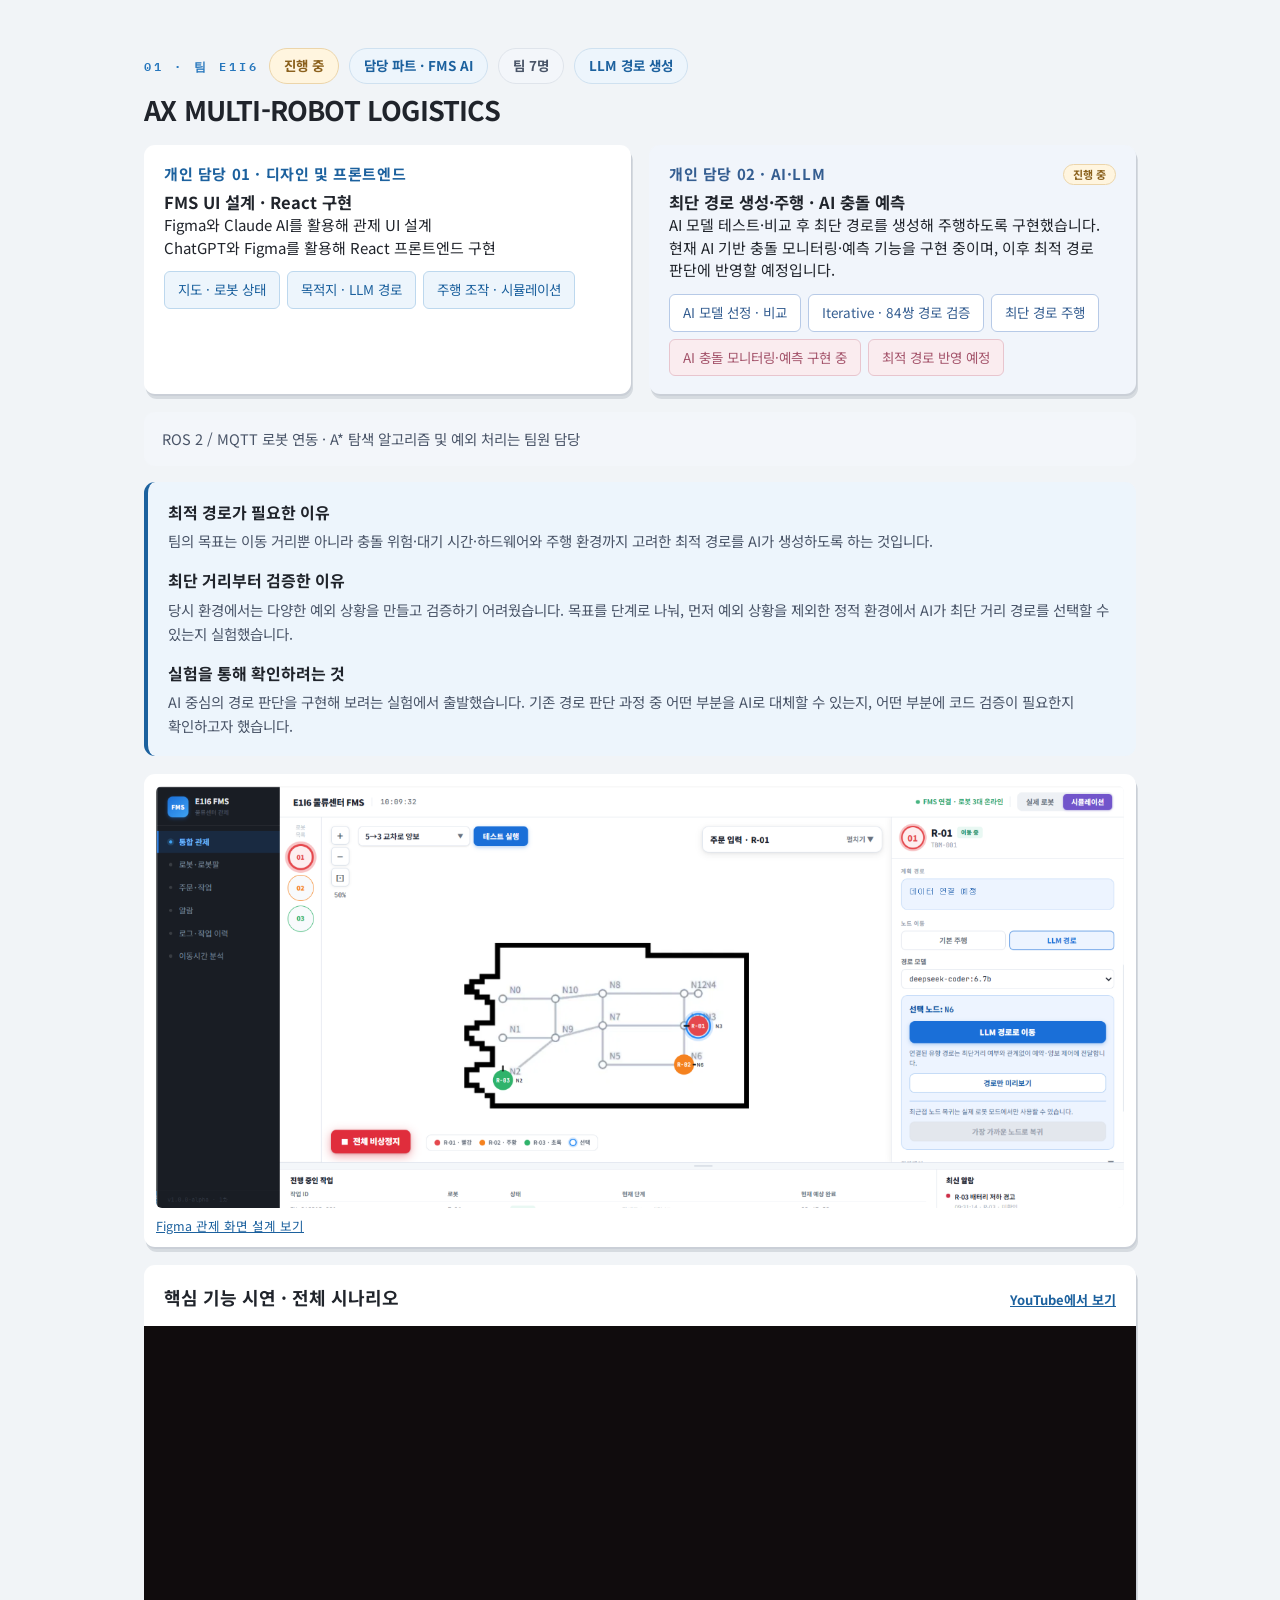
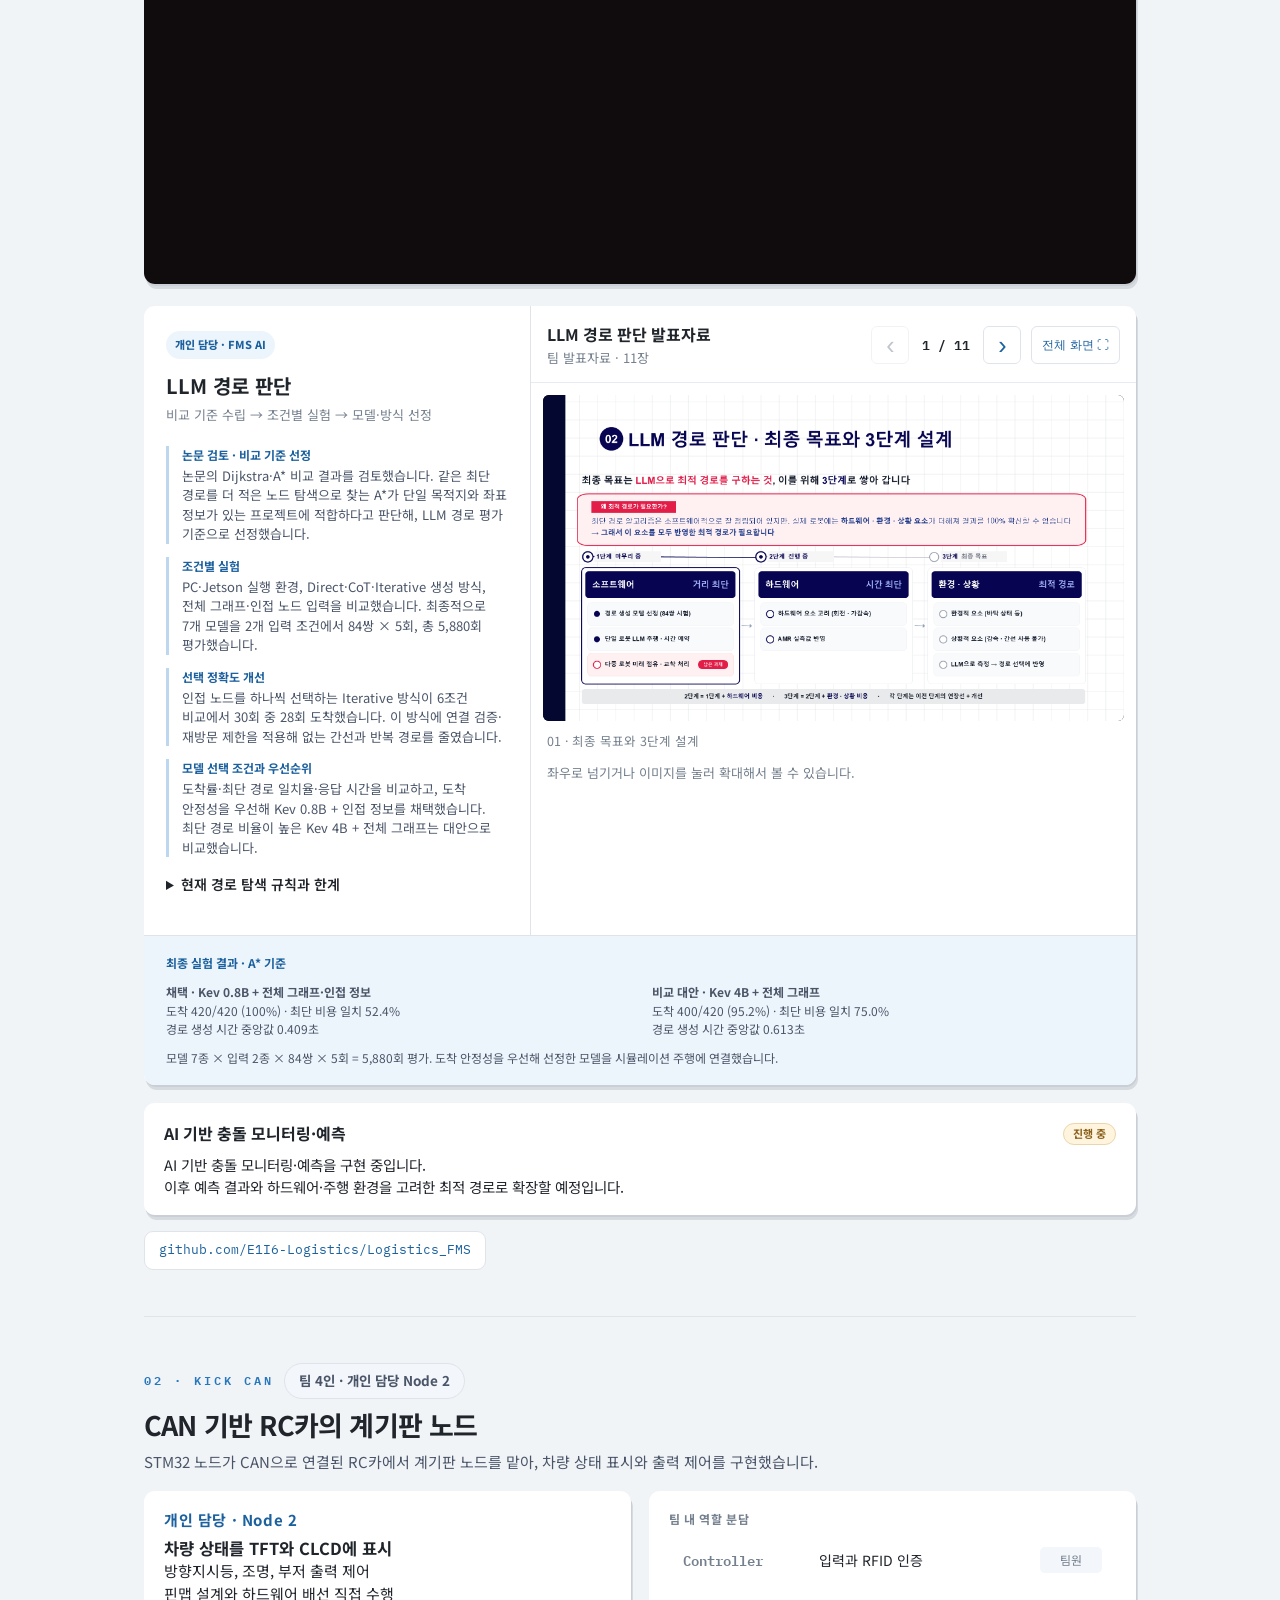
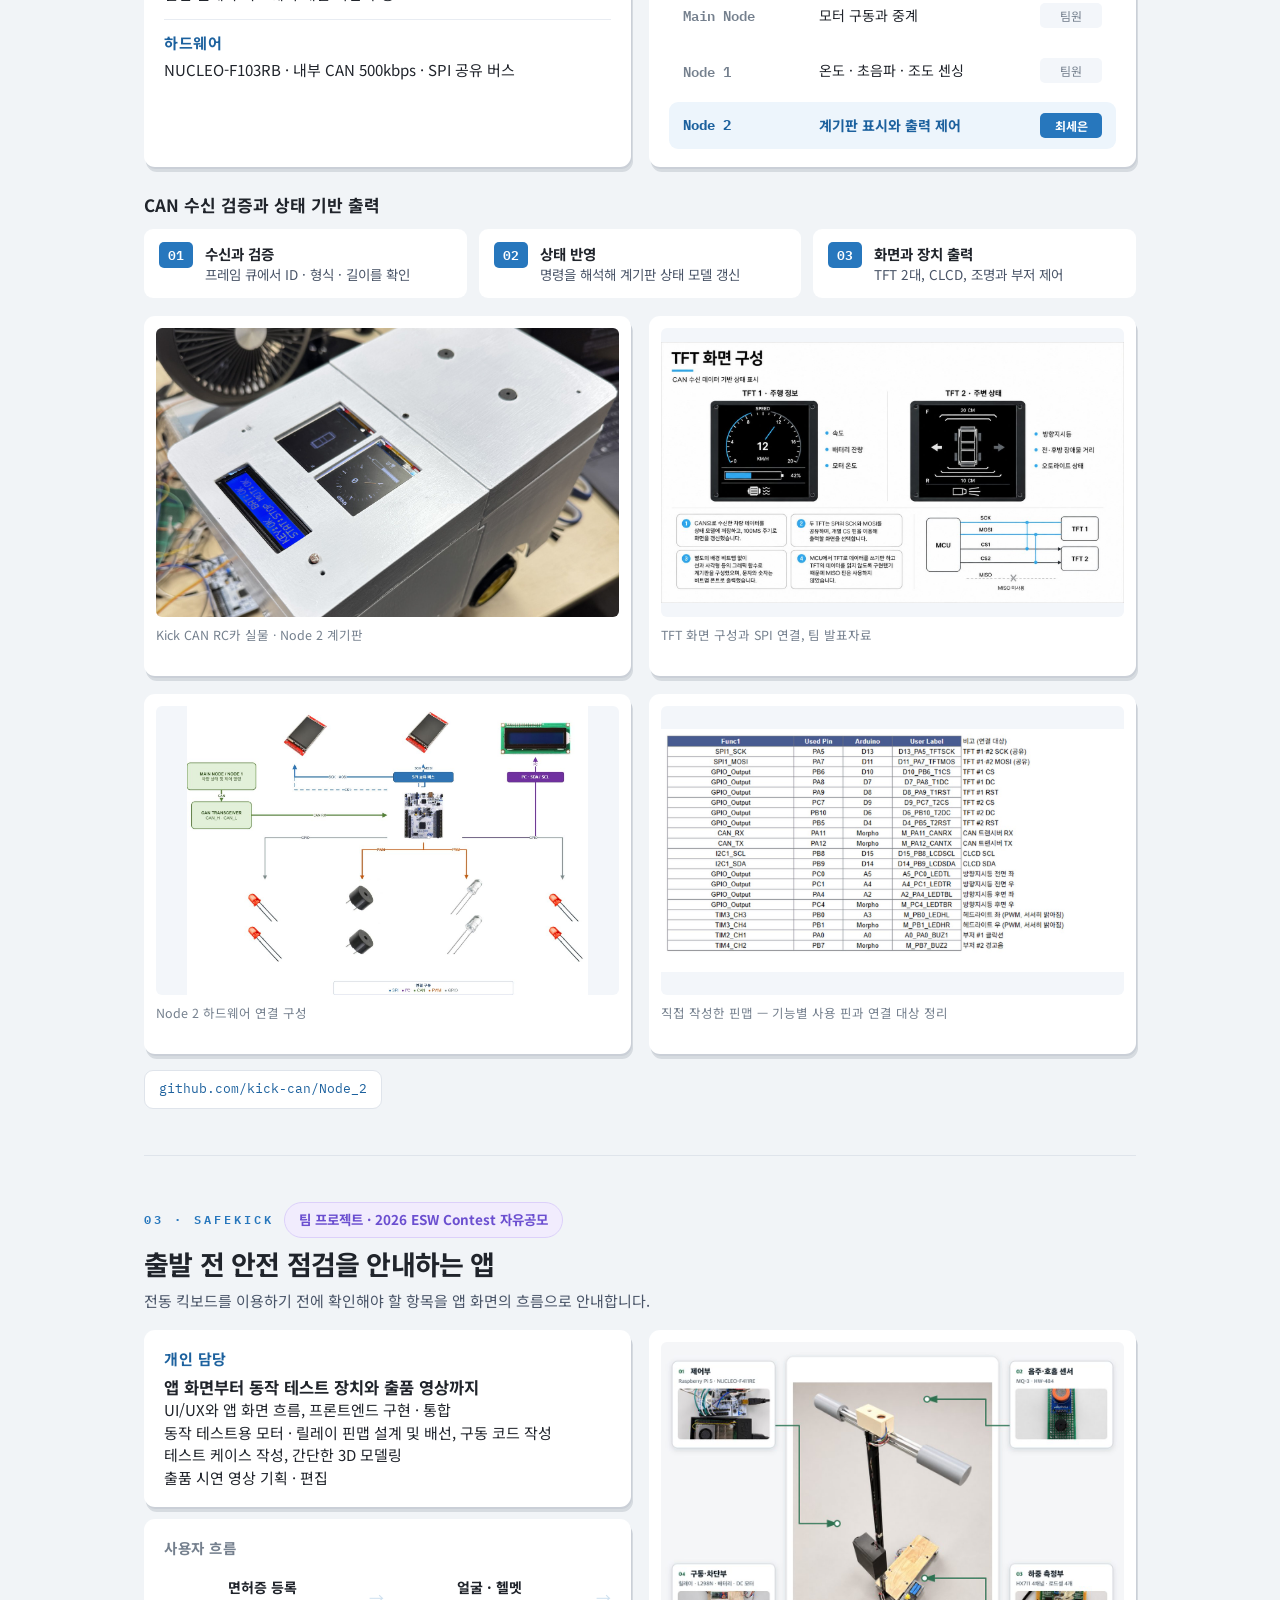
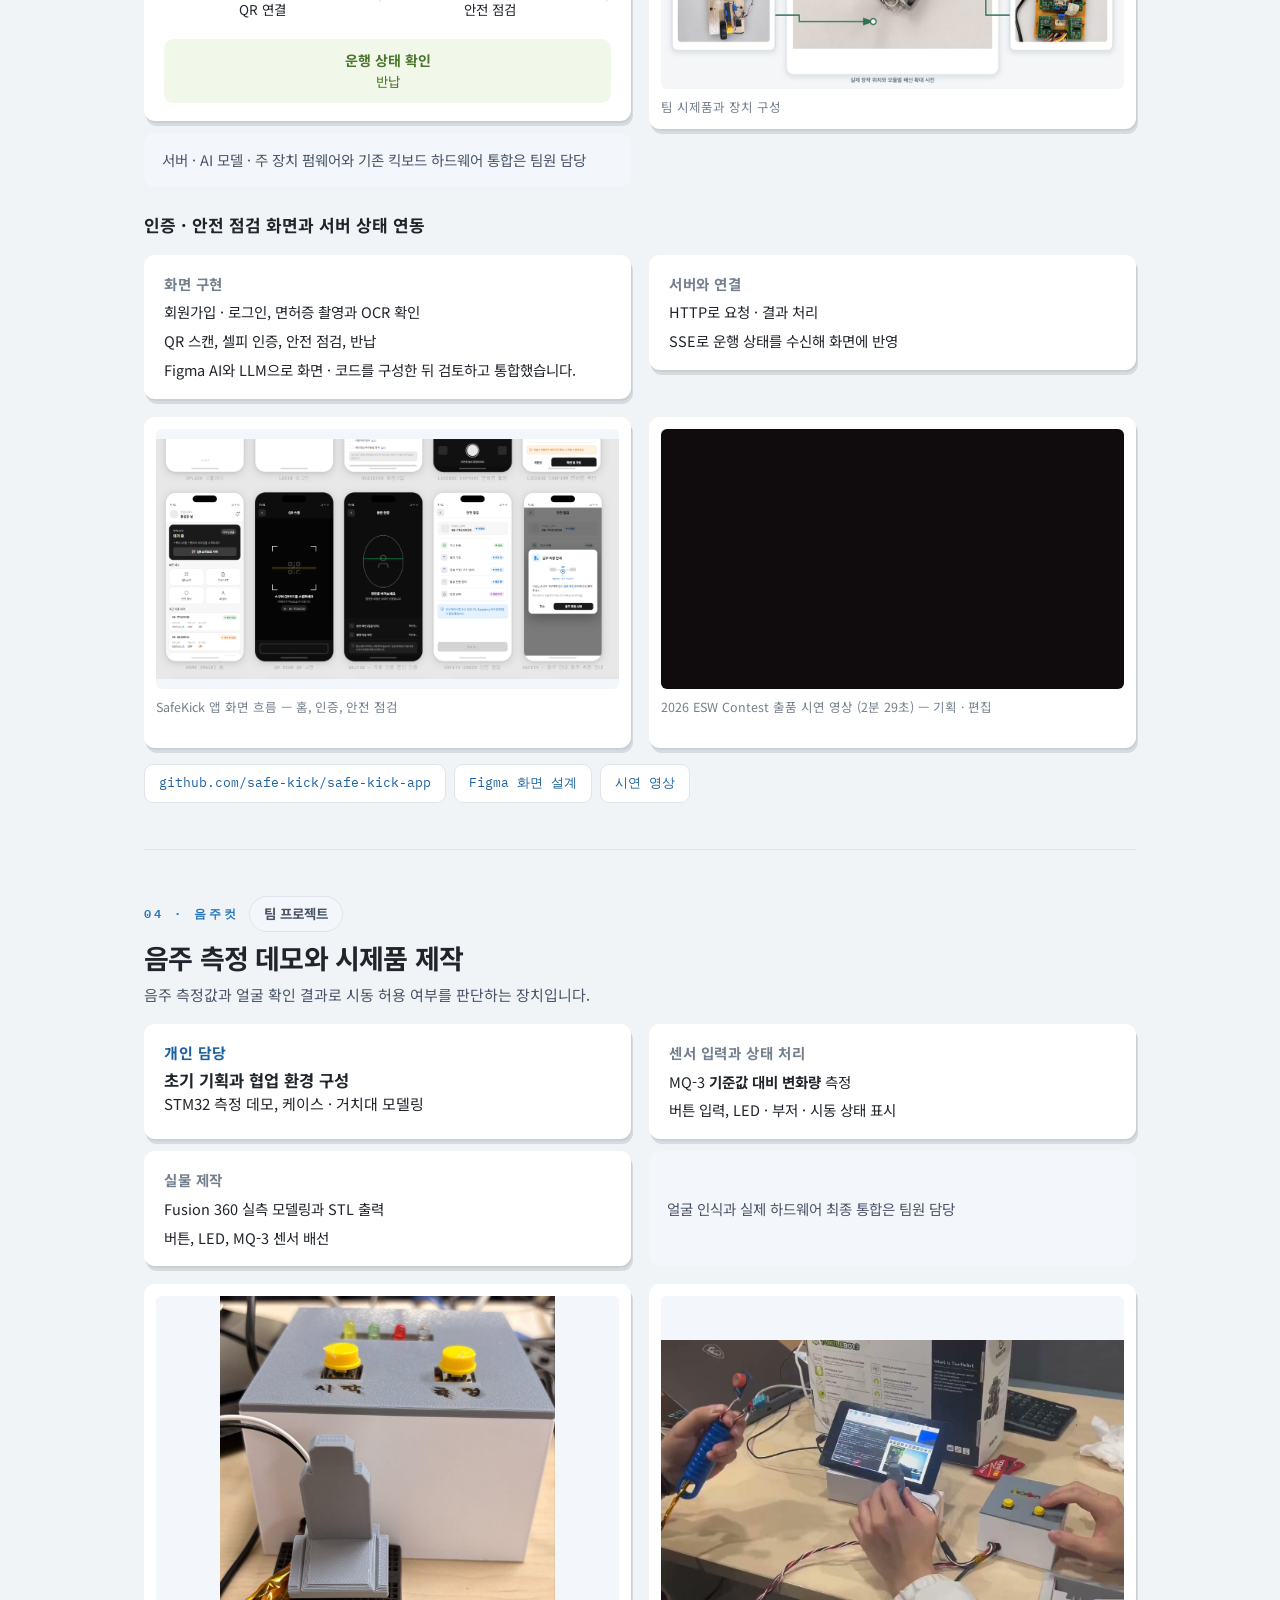
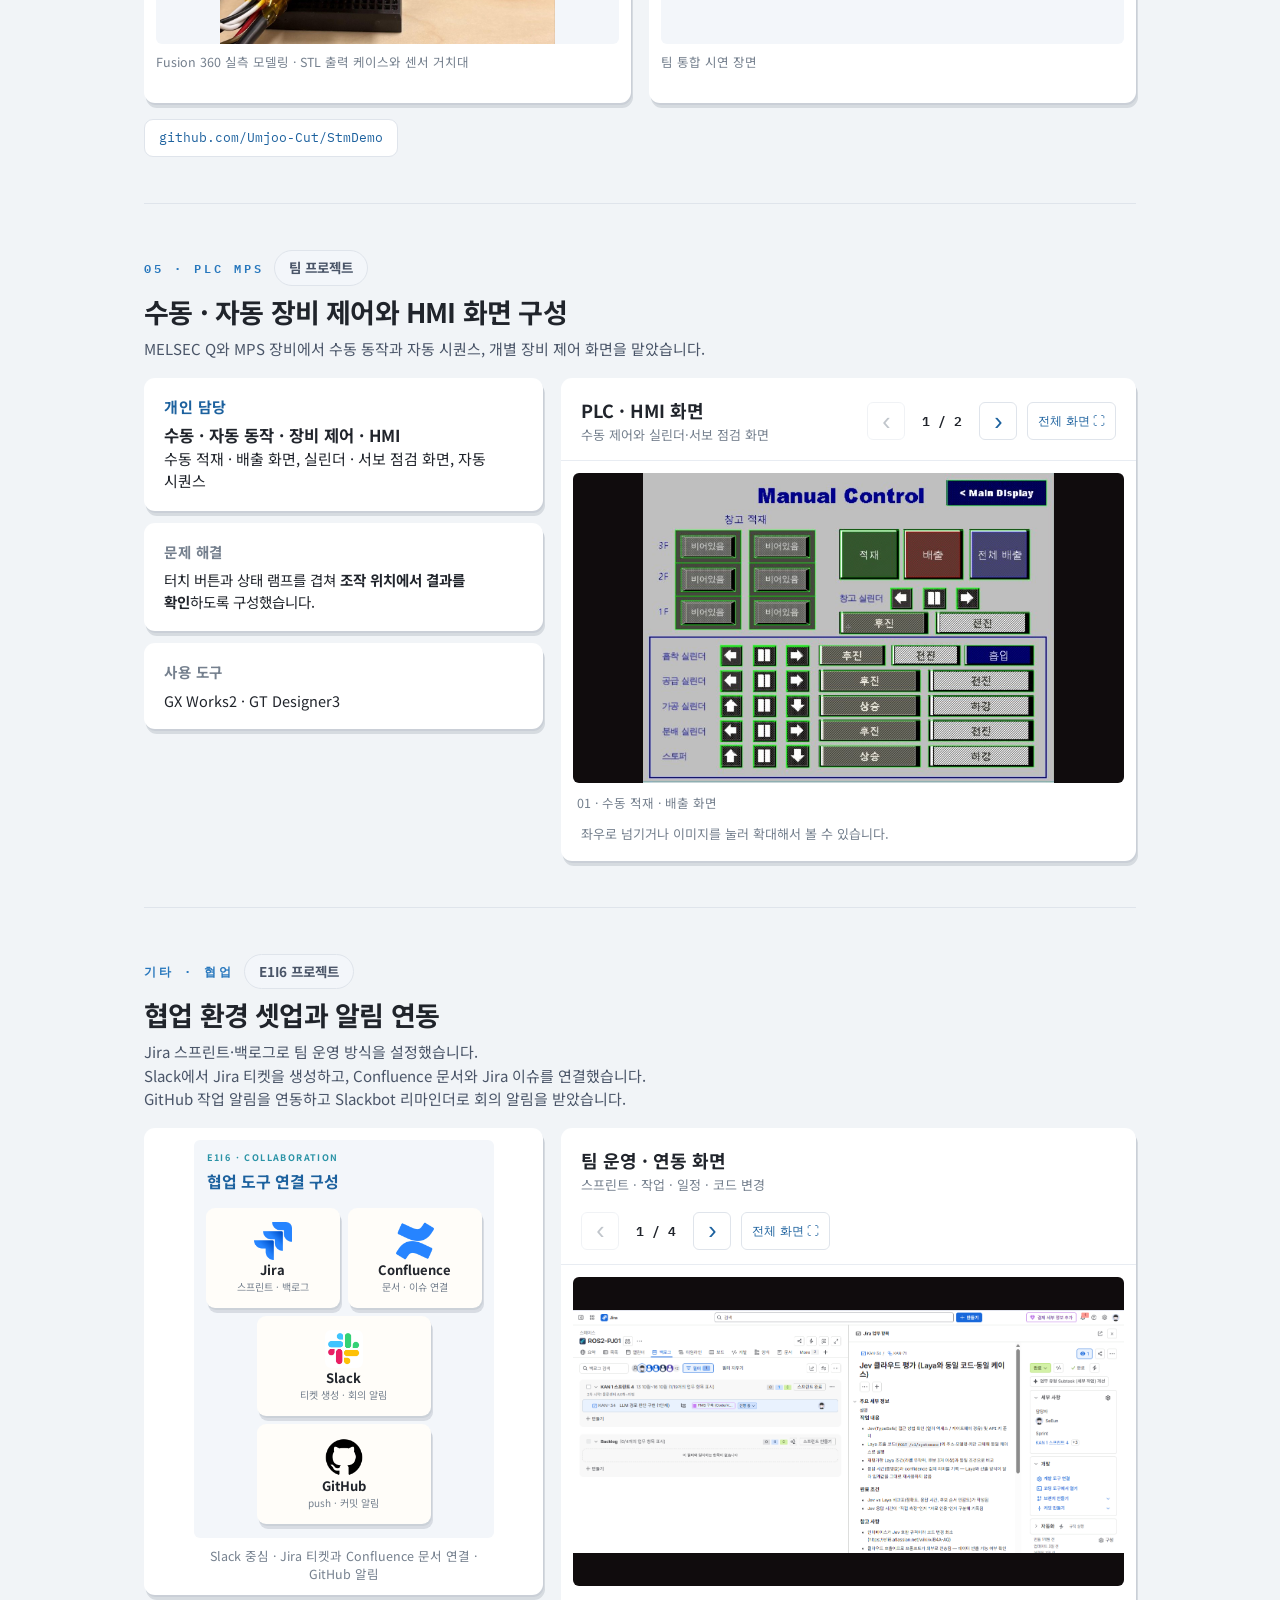
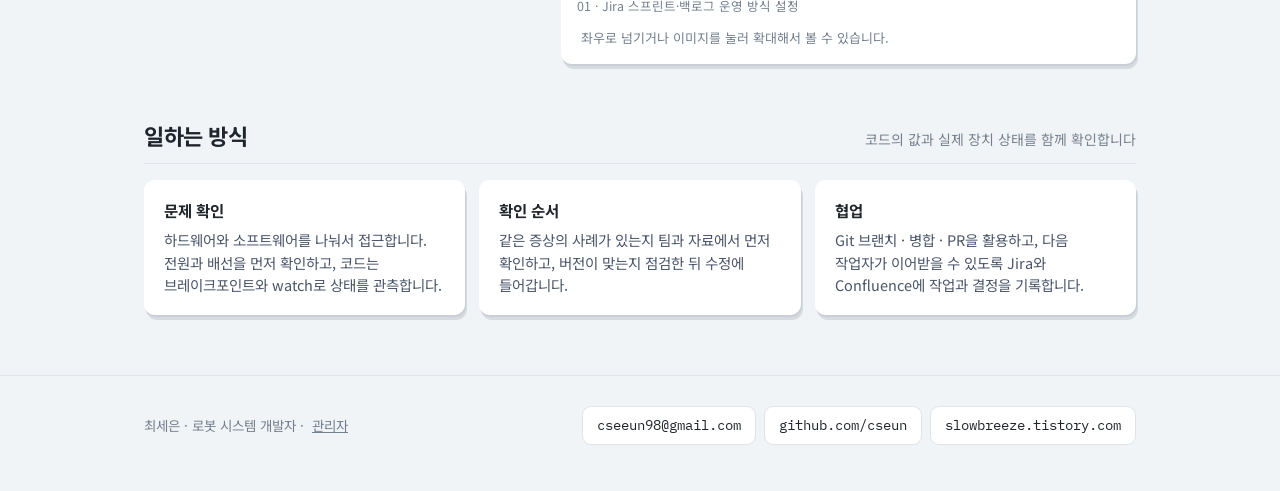
==== commit e009b385: "Add updated career statement download and clarify SafeKick role" ====
--- a/index.html
+++ b/index.html
@@ -50,6 +50,7 @@
           <a href="https://github.com/cseun"><span>GitHub</span><strong>github.com/cseun</strong></a>
           <a href="https://slowbreeze.tistory.com"><span>블로그</span><strong>slowbreeze.tistory.com</strong></a>
           <a class="pdf-download" href="assets/choi-seeun-portfolio.pdf" download="최세은_로봇시스템개발자_포트폴리오.pdf" type="application/pdf"><strong>포트폴리오 PDF 다운로드 ↓</strong></a>
+          <a class="pdf-download" href="assets/choi-seeun-career.pdf" download="경력기술서_최세은.pdf" type="application/pdf"><strong>경력기술서 PDF 다운로드 ↓</strong></a>
         </div>
       </div>
     </div>
@@ -230,7 +231,7 @@
         <div class="body">
           <p class="no">03 · 공모전</p>
           <h3>SafeKick</h3>
-          <p>앱 프론트엔드 · 시연 장치 · 출품 영상</p>
+          <p>앱 프론트엔드 · 동작 테스트 장치 · 출품 영상</p>
         </div>
       </a>
       <a class="projcard" href="#umjoo">
@@ -362,7 +363,7 @@
               </video>
               <figcaption>09 · LLM 경로 생성 및 시뮬레이션 주행 시연 · <a href="assets/fms-llm-route-demo.mp4" target="_blank" rel="noopener noreferrer">영상 파일 열기</a></figcaption>
             </figure>
-            <figure class="presentation-slide"><img src="assets/fms-presentation-10.png" alt="10장. 시험에 사용한 지도와 그래프 입력" loading="lazy" width="1280" height="720"><figcaption>10 · 지도와 그래프 입력</figcaption></figure>
+            <figure class="presentation-slide"><img src="assets/fms-presentation-10.png?v=20261026-a1" alt="10장. 시험에 사용한 지도와 그래프 입력" loading="lazy" width="1280" height="720"><figcaption>10 · 지도와 그래프 입력</figcaption></figure>
             <figure class="presentation-slide"><img src="assets/fms-presentation-11.png" alt="11장. V1 입력 데이터와 프롬프트" loading="lazy" width="1280" height="720"><figcaption>11 · V1 입력과 프롬프트</figcaption></figure>
             <figure class="presentation-slide"><img src="assets/fms-presentation-12.png" alt="12장. V2 여섯 조건의 입력과 프롬프트" loading="lazy" width="1280" height="720"><figcaption>12 · V2 입력과 프롬프트</figcaption></figure>
             <figure class="presentation-slide"><img src="assets/fms-presentation-13.png" alt="13장. V2 최종 다음 노드 선택 입력" loading="lazy" width="1280" height="720"><figcaption>13 · 다음 노드 선택 입력</figcaption></figure>
@@ -458,9 +459,9 @@
         <div class="col">
           <div class="mine">
             <p class="label">개인 담당</p>
-            <p class="big">앱 화면부터 시연 장치와 출품 영상까지</p>
+            <p class="big">앱 화면부터 동작 테스트 장치와 출품 영상까지</p>
             <p>UI/UX와 앱 화면 흐름, 프론트엔드 구현 · 통합</p>
-            <p>시연용 바퀴 · 모터 릴레이 연결과 구동 코드 작성</p>
+            <p>동작 테스트용 모터 · 릴레이 핀맵 설계 및 배선, 구동 코드 작성</p>
             <p>테스트 케이스 작성, 간단한 3D 모델링</p>
             <p>출품 시연 영상 기획 · 편집</p>
           </div>
